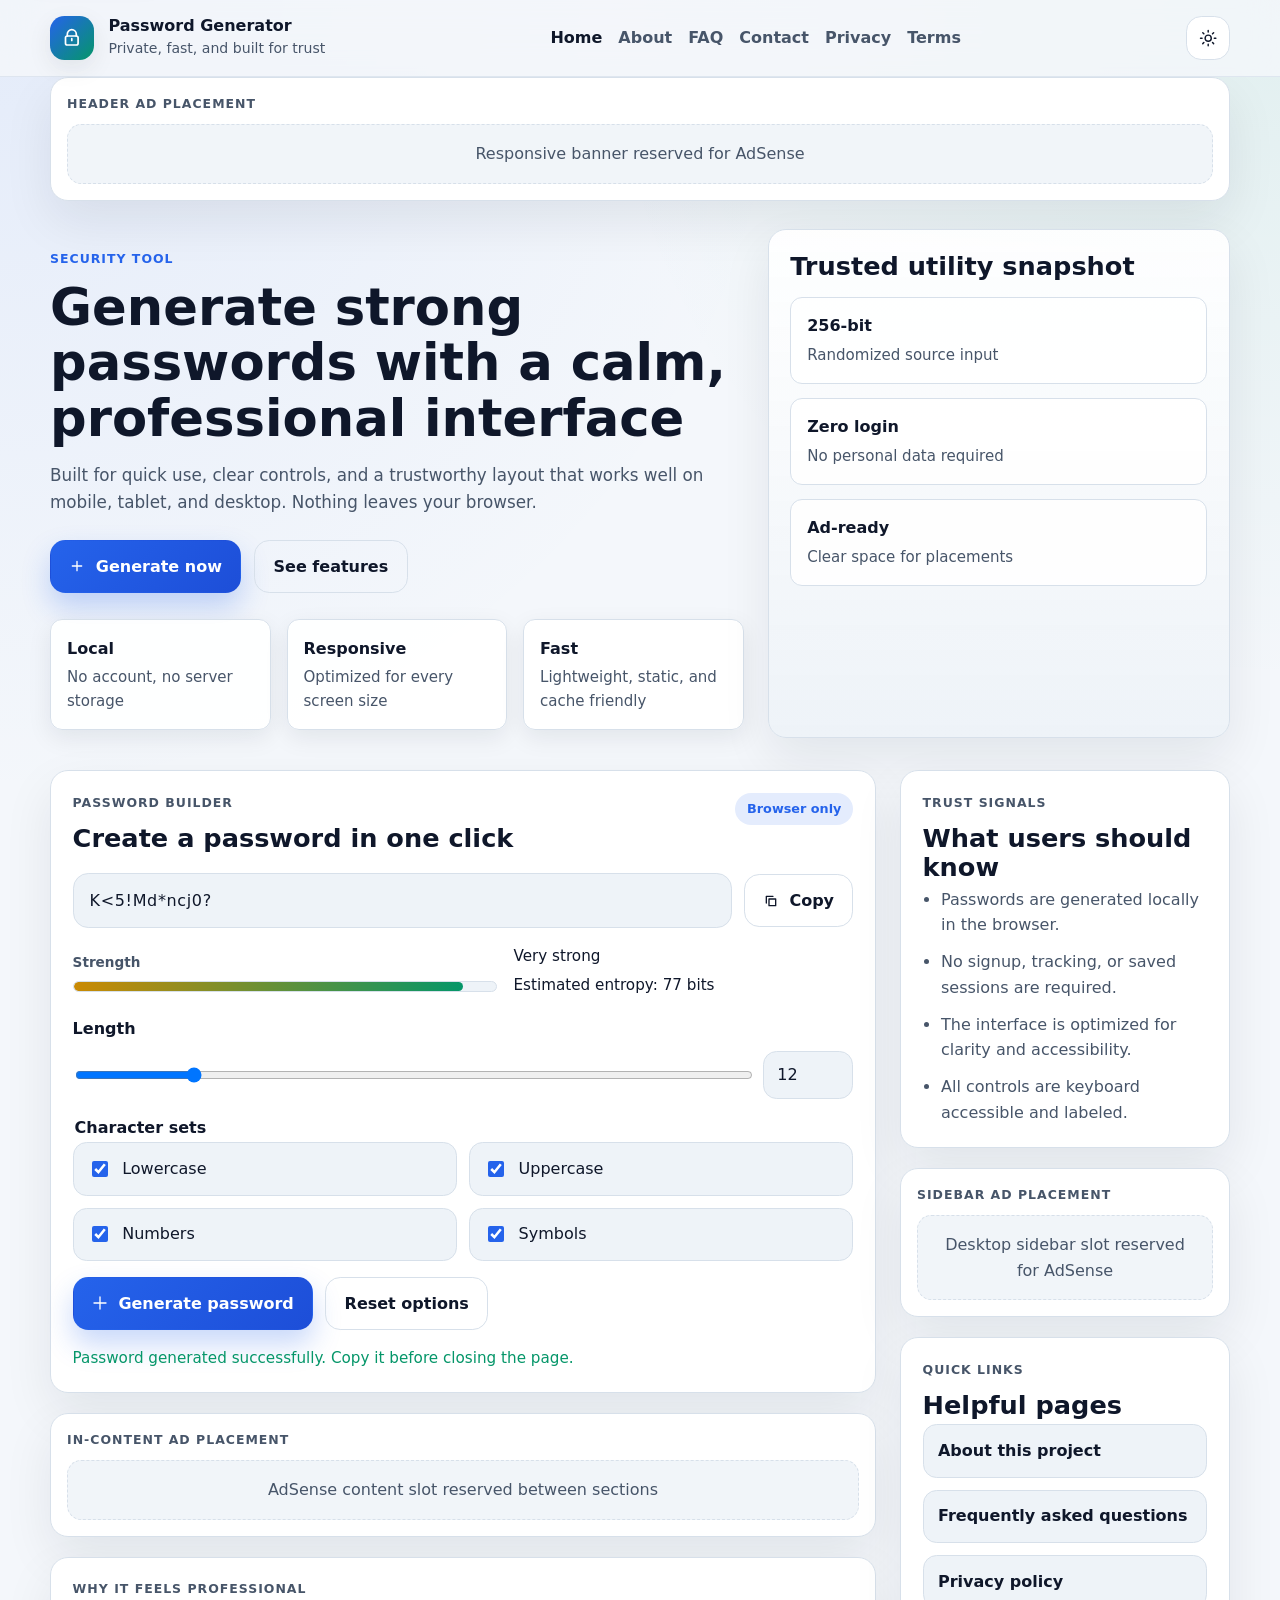
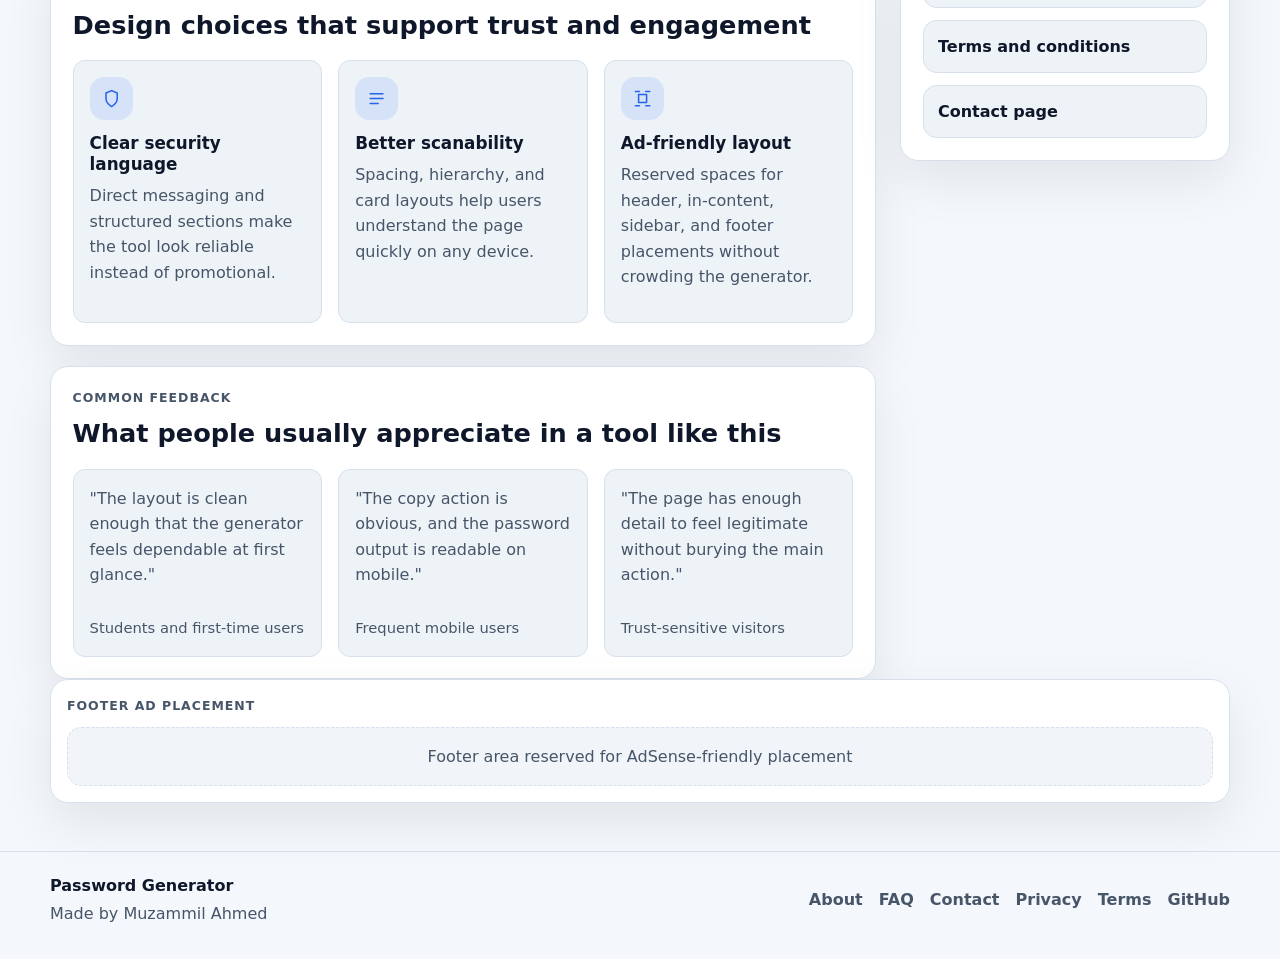
==== index.html @ 937ee3b8 "rebuild" ====
<!DOCTYPE html>
<html lang="en" data-theme="light">
<head>
  <meta charset="UTF-8" />
  <meta name="viewport" content="width=device-width, initial-scale=1.0" />
  <meta name="description" content="Generate strong passwords instantly with a modern, privacy-focused password generator built for speed, trust, and usability." />
  <meta name="keywords" content="password generator, strong password, secure password tool, random password generator" />
  <meta name="theme-color" content="#0f172a" />
  <meta property="og:type" content="website" />
  <meta property="og:title" content="Password Generator" />
  <meta property="og:description" content="Generate strong passwords instantly with a polished, privacy-first tool." />
  <meta property="og:url" content="https://example.com/" />
  <meta property="og:image" content="favicon.svg" />
  <meta name="twitter:card" content="summary" />
  <meta name="twitter:title" content="Password Generator" />
  <meta name="twitter:description" content="Generate strong passwords instantly with a polished, privacy-first tool." />
  <title>Password Generator | Secure Password Tool</title>
  <link rel="icon" href="favicon.svg" type="image/svg+xml" />
  <link rel="manifest" href="site.webmanifest" />
  <link rel="stylesheet" href="style.css" />
  <script src="script.js" defer></script>
</head>
<body>
  <a class="skip-link" href="#main-content">Skip to content</a>

  <header class="site-header">
    <div class="container site-header__inner">
      <a class="brand" href="index.html" aria-label="Password Generator home">
        <span class="brand__mark" aria-hidden="true">
          <svg viewBox="0 0 24 24" focusable="false" aria-hidden="true">
            <path d="M7 10V8a5 5 0 0 1 10 0v2" />
            <rect x="5" y="10" width="14" height="10" rx="2" />
            <path d="M12 13v2" />
          </svg>
        </span>
        <span class="brand__text">
          <strong>Password Generator</strong>
          <span>Private, fast, and built for trust</span>
        </span>
      </a>

      <button class="icon-button nav-toggle" type="button" aria-label="Open navigation" aria-expanded="false" data-nav-toggle>
        <svg viewBox="0 0 24 24" aria-hidden="true" focusable="false">
          <path d="M4 7h16M4 12h16M4 17h16" />
        </svg>
      </button>

      <nav class="site-nav" data-navigation>
        <a href="index.html" aria-current="page">Home</a>
        <a href="about.html">About</a>
        <a href="faq.html">FAQ</a>
        <a href="contact.html">Contact</a>
        <a href="privacy.html">Privacy</a>
        <a href="terms.html">Terms</a>
      </nav>

      <button class="icon-button theme-toggle" type="button" data-theme-toggle aria-label="Toggle dark mode">
        <svg class="theme-icon theme-icon--sun" viewBox="0 0 24 24" aria-hidden="true" focusable="false">
          <circle cx="12" cy="12" r="4" />
          <path d="M12 2v2M12 20v2M4.93 4.93l1.41 1.41M17.66 17.66l1.41 1.41M2 12h2M20 12h2M4.93 19.07l1.41-1.41M17.66 6.34l1.41-1.41" />
        </svg>
        <svg class="theme-icon theme-icon--moon" viewBox="0 0 24 24" aria-hidden="true" focusable="false">
          <path d="M21 13.2A8.5 8.5 0 1 1 10.8 3 7.2 7.2 0 0 0 21 13.2Z" />
        </svg>
      </button>
    </div>
  </header>

  <section class="ad-slot ad-slot--banner container" aria-label="Header advertisement placement">
    <div class="ad-slot__label">Header ad placement</div>
    <div class="ad-slot__surface">Responsive banner reserved for AdSense</div>
  </section>

  <main id="main-content">
    <section class="hero container">
      <div class="hero__copy">
        <p class="eyebrow">Security tool</p>
        <h1>Generate strong passwords with a calm, professional interface</h1>
        <p class="hero__lede">
          Built for quick use, clear controls, and a trustworthy layout that works well on mobile, tablet, and desktop.
          Nothing leaves your browser.
        </p>
        <div class="hero__actions">
          <a class="button button--primary" href="#generator">
            <span class="button__icon" aria-hidden="true">
              <svg viewBox="0 0 24 24"><path d="M12 5v14M5 12h14" /></svg>
            </span>
            Generate now
          </a>
          <a class="button button--ghost" href="#features">See features</a>
        </div>
        <dl class="hero__stats" aria-label="Product highlights">
          <div>
            <dt>Local</dt>
            <dd>No account, no server storage</dd>
          </div>
          <div>
            <dt>Responsive</dt>
            <dd>Optimized for every screen size</dd>
          </div>
          <div>
            <dt>Fast</dt>
            <dd>Lightweight, static, and cache friendly</dd>
          </div>
        </dl>
      </div>

      <aside class="hero__panel panel panel--soft">
        <h2>Trusted utility snapshot</h2>
        <div class="trust-grid">
          <div class="trust-item">
            <span class="trust-item__value">256-bit</span>
            <span class="trust-item__label">Randomized source input</span>
          </div>
          <div class="trust-item">
            <span class="trust-item__value">Zero login</span>
            <span class="trust-item__label">No personal data required</span>
          </div>
          <div class="trust-item">
            <span class="trust-item__value">Ad-ready</span>
            <span class="trust-item__label">Clear space for placements</span>
          </div>
        </div>
      </aside>
    </section>

    <section class="layout container">
      <div class="layout__main">
        <section class="panel generator" id="generator" aria-labelledby="generator-title">
          <div class="panel__header">
            <div>
              <p class="eyebrow">Password builder</p>
              <h2 id="generator-title">Create a password in one click</h2>
            </div>
            <span class="badge">Browser only</span>
          </div>

          <div class="generator__output">
            <label class="sr-only" for="password">Generated password</label>
            <input id="password" type="text" readonly placeholder="Your generated password will appear here" aria-describedby="generator-status password-hints" />
            <button class="button button--secondary" id="copy" type="button" aria-label="Copy generated password">
              <span class="button__icon" aria-hidden="true">
                <svg viewBox="0 0 24 24"><path d="M9 9h10v10H9z" /><path d="M5 15V5h10" /></svg>
              </span>
              Copy
            </button>
          </div>

          <div class="generator__meta">
            <div>
              <span class="meta-label">Strength</span>
              <div class="meter" aria-hidden="true"><span class="meter__fill" data-strength-bar></span></div>
            </div>
            <div class="generator__info" id="password-hints">
              <span data-strength-text>Use the controls below to generate a password.</span>
              <span data-entropy-text></span>
            </div>
          </div>

          <div class="generator__controls">
            <div class="control-row">
              <label for="lengthRange">Length</label>
              <div class="range-group">
                <input id="lengthRange" type="range" min="8" max="32" value="12" />
                <input type="number" id="length" min="8" max="32" value="12" inputmode="numeric" />
              </div>
            </div>

            <fieldset class="option-group">
              <legend>Character sets</legend>
              <label class="check">
                <input type="checkbox" id="includeLower" checked />
                <span>Lowercase</span>
              </label>
              <label class="check">
                <input type="checkbox" id="includeUpper" checked />
                <span>Uppercase</span>
              </label>
              <label class="check">
                <input type="checkbox" id="includeNumbers" checked />
                <span>Numbers</span>
              </label>
              <label class="check">
                <input type="checkbox" id="includeSymbols" checked />
                <span>Symbols</span>
              </label>
            </fieldset>
          </div>

          <div class="generator__actions">
            <button class="button button--primary" id="generate" type="button">
              <span class="button__icon" aria-hidden="true">
                <svg viewBox="0 0 24 24"><path d="M12 3v18M3 12h18" /></svg>
              </span>
              <span data-generate-label>Generate password</span>
            </button>
            <button class="button button--ghost" type="button" data-reset>
              Reset options
            </button>
          </div>

          <p class="status" id="generator-status" role="status" aria-live="polite">Ready to generate a secure password.</p>
        </section>

        <section class="ad-slot ad-slot--content" aria-label="In-content advertisement placement">
          <div class="ad-slot__label">In-content ad placement</div>
          <div class="ad-slot__surface">AdSense content slot reserved between sections</div>
        </section>

        <section class="panel features" id="features" aria-labelledby="features-title">
          <div class="panel__header">
            <div>
              <p class="eyebrow">Why it feels professional</p>
              <h2 id="features-title">Design choices that support trust and engagement</h2>
            </div>
          </div>

          <div class="card-grid">
            <article class="feature-card">
              <span class="feature-card__icon" aria-hidden="true">
                <svg viewBox="0 0 24 24"><path d="M12 22s7-4 7-10V5l-7-3-7 3v7c0 6 7 10 7 10Z" /></svg>
              </span>
              <h3>Clear security language</h3>
              <p>Direct messaging and structured sections make the tool look reliable instead of promotional.</p>
            </article>
            <article class="feature-card">
              <span class="feature-card__icon" aria-hidden="true">
                <svg viewBox="0 0 24 24"><path d="M4 12h16M4 6h16M4 18h10" /></svg>
              </span>
              <h3>Better scanability</h3>
              <p>Spacing, hierarchy, and card layouts help users understand the page quickly on any device.</p>
            </article>
            <article class="feature-card">
              <span class="feature-card__icon" aria-hidden="true">
                <svg viewBox="0 0 24 24"><path d="M7 7h10v10H7z" /><path d="M3 3h5M16 3h5M3 21h5M16 21h5" /></svg>
              </span>
              <h3>Ad-friendly layout</h3>
              <p>Reserved spaces for header, in-content, sidebar, and footer placements without crowding the generator.</p>
            </article>
          </div>
        </section>

        <section class="panel feedback" aria-labelledby="feedback-title">
          <div class="panel__header">
            <div>
              <p class="eyebrow">Common feedback</p>
              <h2 id="feedback-title">What people usually appreciate in a tool like this</h2>
            </div>
          </div>
          <div class="quote-grid">
            <blockquote class="quote-card">
              <p>"The layout is clean enough that the generator feels dependable at first glance."</p>
              <footer>Students and first-time users</footer>
            </blockquote>
            <blockquote class="quote-card">
              <p>"The copy action is obvious, and the password output is readable on mobile."</p>
              <footer>Frequent mobile users</footer>
            </blockquote>
            <blockquote class="quote-card">
              <p>"The page has enough detail to feel legitimate without burying the main action."</p>
              <footer>Trust-sensitive visitors</footer>
            </blockquote>
          </div>
        </section>
      </div>

      <aside class="layout__sidebar">
        <section class="panel sidebar-card">
          <p class="eyebrow">Trust signals</p>
          <h2>What users should know</h2>
          <ul class="check-list">
            <li>Passwords are generated locally in the browser.</li>
            <li>No signup, tracking, or saved sessions are required.</li>
            <li>The interface is optimized for clarity and accessibility.</li>
            <li>All controls are keyboard accessible and labeled.</li>
          </ul>
        </section>

        <section class="ad-slot ad-slot--sidebar" aria-label="Sidebar advertisement placement">
          <div class="ad-slot__label">Sidebar ad placement</div>
          <div class="ad-slot__surface">Desktop sidebar slot reserved for AdSense</div>
        </section>

        <section class="panel sidebar-card">
          <p class="eyebrow">Quick links</p>
          <h2>Helpful pages</h2>
          <div class="link-stack">
            <a href="about.html">About this project</a>
            <a href="faq.html">Frequently asked questions</a>
            <a href="privacy.html">Privacy policy</a>
            <a href="terms.html">Terms and conditions</a>
            <a href="contact.html">Contact page</a>
          </div>
        </section>
      </aside>
    </section>

    <section class="ad-slot ad-slot--footer container" aria-label="Footer advertisement placement">
      <div class="ad-slot__label">Footer ad placement</div>
      <div class="ad-slot__surface">Footer area reserved for AdSense-friendly placement</div>
    </section>
  </main>

  <footer class="site-footer">
    <div class="container site-footer__inner">
      <div>
        <p class="footer-brand">Password Generator</p>
        <p class="footer-copy">Made by Muzammil Ahmed</p>
      </div>
      <nav class="footer-links" aria-label="Footer links">
        <a href="about.html">About</a>
        <a href="faq.html">FAQ</a>
        <a href="contact.html">Contact</a>
        <a href="privacy.html">Privacy</a>
        <a href="terms.html">Terms</a>
        <a href="https://github.com/" rel="noreferrer noopener" target="_blank">GitHub</a>
      </nav>
    </div>
  </footer>

  <div class="toast-stack" aria-live="polite" aria-atomic="true" data-toast-stack></div>
</body>
</html>
---- style.css ----
:root {
  color-scheme: light;
  --bg: #f4f7fb;
  --bg-elevated: #ffffff;
  --bg-soft: #eef3f8;
  --text: #0f172a;
  --muted: #475569;
  --border: #d7e0ea;
  --primary: #2563eb;
  --primary-dark: #1d4ed8;
  --primary-soft: rgba(37, 99, 235, 0.12);
  --success: #059669;
  --warning: #ca8a04;
  --danger: #dc2626;
  --shadow: 0 20px 50px rgba(15, 23, 42, 0.08);
  --shadow-soft: 0 8px 24px rgba(15, 23, 42, 0.08);
  --radius: 18px;
  --radius-sm: 12px;
  --container: 1180px;
  --transition: 180ms ease;
}

html[data-theme="dark"] {
  color-scheme: dark;
  --bg: #07111d;
  --bg-elevated: #0f1b2c;
  --bg-soft: #122033;
  --text: #e5eef9;
  --muted: #a7b4c4;
  --border: #243447;
  --primary: #60a5fa;
  --primary-dark: #3b82f6;
  --primary-soft: rgba(96, 165, 250, 0.14);
  --success: #34d399;
  --warning: #fbbf24;
  --danger: #f87171;
  --shadow: 0 24px 60px rgba(0, 0, 0, 0.35);
  --shadow-soft: 0 10px 24px rgba(0, 0, 0, 0.24);
}

*,
*::before,
*::after {
  box-sizing: border-box;
}

html {
  scroll-behavior: smooth;
}

body {
  margin: 0;
  min-height: 100vh;
  background:
    radial-gradient(circle at top left, rgba(37, 99, 235, 0.08), transparent 28%),
    radial-gradient(circle at top right, rgba(5, 150, 105, 0.08), transparent 24%),
    var(--bg);
  color: var(--text);
  font-family: Inter, ui-sans-serif, system-ui, -apple-system, BlinkMacSystemFont, "Segoe UI", sans-serif;
  line-height: 1.6;
  text-rendering: optimizeLegibility;
}

img,
svg {
  display: block;
  max-width: 100%;
}

a {
  color: inherit;
  text-decoration: none;
}

a:hover {
  color: var(--primary);
}

button,
input,
select,
textarea {
  font: inherit;
}

button {
  cursor: pointer;
}

:focus-visible {
  outline: 3px solid var(--primary);
  outline-offset: 3px;
}

.skip-link {
  position: absolute;
  left: 1rem;
  top: 1rem;
  transform: translateY(-180%);
  background: var(--bg-elevated);
  color: var(--text);
  padding: 0.75rem 1rem;
  border-radius: 999px;
  border: 1px solid var(--border);
  z-index: 1000;
  box-shadow: var(--shadow-soft);
}

.skip-link:focus {
  transform: translateY(0);
}

.container {
  width: min(100% - 2rem, var(--container));
  margin: 0 auto;
}

.site-header {
  position: sticky;
  top: 0;
  z-index: 50;
  backdrop-filter: blur(18px);
  background: color-mix(in srgb, var(--bg) 82%, transparent);
  border-bottom: 1px solid color-mix(in srgb, var(--border) 72%, transparent);
}

.site-header__inner {
  min-height: 76px;
  display: flex;
  align-items: center;
  justify-content: space-between;
  gap: 1rem;
}

.brand {
  display: inline-flex;
  align-items: center;
  gap: 0.9rem;
  min-width: 0;
}

.brand__mark {
  width: 2.75rem;
  height: 2.75rem;
  border-radius: 0.9rem;
  display: grid;
  place-items: center;
  background: linear-gradient(135deg, var(--primary), var(--success));
  color: white;
  box-shadow: var(--shadow-soft);
  flex: 0 0 auto;
}

.brand__mark svg {
  width: 1.35rem;
  height: 1.35rem;
  fill: none;
  stroke: currentColor;
  stroke-width: 1.9;
  stroke-linecap: round;
  stroke-linejoin: round;
}

.brand__text {
  display: grid;
  gap: 0.1rem;
  min-width: 0;
}

.brand__text strong {
  font-size: 1rem;
  line-height: 1.2;
}

.brand__text span {
  color: var(--muted);
  font-size: 0.88rem;
}

.site-nav {
  display: flex;
  align-items: center;
  gap: 1rem;
}

.site-nav a,
.footer-links a {
  color: var(--muted);
  font-weight: 600;
  transition: color var(--transition), opacity var(--transition);
}

.site-nav a[aria-current="page"] {
  color: var(--text);
}

.site-nav a:hover,
.footer-links a:hover {
  color: var(--primary);
}

.icon-button {
  width: 2.75rem;
  height: 2.75rem;
  border: 1px solid var(--border);
  border-radius: 0.95rem;
  background: var(--bg-elevated);
  color: var(--text);
  display: inline-grid;
  place-items: center;
  transition: transform var(--transition), border-color var(--transition), background var(--transition);
}

.icon-button:hover {
  transform: translateY(-1px);
  border-color: var(--primary);
}

.icon-button svg {
  width: 1.15rem;
  height: 1.15rem;
  fill: none;
  stroke: currentColor;
  stroke-width: 1.9;
  stroke-linecap: round;
  stroke-linejoin: round;
}

.theme-icon--moon {
  display: none;
}

html[data-theme="dark"] .theme-icon--sun {
  display: none;
}

html[data-theme="dark"] .theme-icon--moon {
  display: block;
  fill: none;
  stroke: currentColor;
}

.nav-toggle {
  display: none;
}

main {
  padding-bottom: 3rem;
}

.hero {
  display: grid;
  grid-template-columns: minmax(0, 1.2fr) minmax(290px, 0.8fr);
  gap: 1.5rem;
  padding: 1.75rem 0 1rem;
}

.hero__copy,
.hero__panel,
.panel,
.ad-slot {
  animation: rise 520ms ease both;
}

.hero__copy {
  padding: 1.25rem 0 0.5rem;
}

.eyebrow {
  margin: 0 0 0.7rem;
  color: var(--primary);
  font-size: 0.78rem;
  font-weight: 800;
  letter-spacing: 0.08em;
  text-transform: uppercase;
}

h1,
h2,
h3,
p {
  margin-top: 0;
}

h1 {
  font-size: clamp(2.3rem, 4vw, 4rem);
  line-height: 1.08;
  margin-bottom: 1rem;
}

h2 {
  font-size: clamp(1.4rem, 2vw, 2rem);
  line-height: 1.15;
  margin-bottom: 0.25rem;
}

h3 {
  font-size: 1.05rem;
  line-height: 1.25;
  margin-bottom: 0.5rem;
}

.hero__lede,
.panel p,
.quote-card p,
.feature-card p,
.sidebar-card li,
.status,
.footer-copy {
  color: var(--muted);
}

.hero__lede {
  max-width: 65ch;
  font-size: 1.05rem;
}

.hero__actions {
  display: flex;
  flex-wrap: wrap;
  gap: 0.8rem;
  margin: 1.5rem 0 1.6rem;
}

.button {
  display: inline-flex;
  align-items: center;
  justify-content: center;
  gap: 0.65rem;
  min-height: 3rem;
  border-radius: 0.95rem;
  border: 1px solid transparent;
  padding: 0.8rem 1.15rem;
  font-weight: 700;
  transition: transform var(--transition), background var(--transition), color var(--transition), border-color var(--transition), box-shadow var(--transition);
}

.button:hover {
  transform: translateY(-1px);
}

.button--primary {
  background: linear-gradient(135deg, var(--primary), var(--primary-dark));
  color: white;
  box-shadow: 0 14px 28px rgba(37, 99, 235, 0.25);
}

.button--primary:hover {
  color: white;
  box-shadow: 0 18px 34px rgba(37, 99, 235, 0.3);
}

.button--secondary {
  background: var(--bg-elevated);
  color: var(--text);
  border-color: var(--border);
}

.button--ghost {
  background: transparent;
  color: var(--text);
  border-color: var(--border);
}

.button__icon {
  width: 1rem;
  height: 1rem;
  display: inline-grid;
  place-items: center;
}

.button__icon svg {
  width: 1rem;
  height: 1rem;
  fill: none;
  stroke: currentColor;
  stroke-width: 2;
  stroke-linecap: round;
  stroke-linejoin: round;
}

.hero__stats {
  display: grid;
  grid-template-columns: repeat(3, minmax(0, 1fr));
  gap: 1rem;
  margin: 0;
}

.hero__stats div {
  padding: 1rem;
  background: color-mix(in srgb, var(--bg-elevated) 92%, transparent);
  border: 1px solid var(--border);
  border-radius: var(--radius-sm);
  box-shadow: var(--shadow-soft);
}

.hero__stats dt {
  font-weight: 800;
  margin-bottom: 0.25rem;
}

.hero__stats dd {
  margin: 0;
  color: var(--muted);
  font-size: 0.94rem;
}

.panel,
.ad-slot {
  background: var(--bg-elevated);
  border: 1px solid var(--border);
  border-radius: var(--radius);
  box-shadow: var(--shadow);
}

.panel {
  padding: 1.35rem;
}

.panel--soft {
  background: linear-gradient(180deg, color-mix(in srgb, var(--bg-elevated) 92%, transparent), var(--bg-soft));
}

.trust-grid {
  display: grid;
  gap: 0.9rem;
  margin-top: 1rem;
}

.trust-item {
  padding: 0.95rem 1rem;
  border: 1px solid var(--border);
  border-radius: var(--radius-sm);
  background: color-mix(in srgb, var(--bg-elevated) 88%, transparent);
}

.trust-item__value {
  display: block;
  font-weight: 800;
  margin-bottom: 0.2rem;
}

.trust-item__label {
  color: var(--muted);
  font-size: 0.94rem;
}

.layout {
  display: grid;
  grid-template-columns: minmax(0, 1fr) 330px;
  gap: 1.5rem;
  align-items: start;
  margin-top: 1rem;
}

.layout__main,
.layout__sidebar {
  display: grid;
  gap: 1.25rem;
}

.layout__sidebar {
  position: sticky;
  top: 92px;
}

.panel__header {
  display: flex;
  align-items: flex-start;
  justify-content: space-between;
  gap: 1rem;
  margin-bottom: 1rem;
}

.badge {
  display: inline-flex;
  align-items: center;
  min-height: 2rem;
  padding: 0.3rem 0.75rem;
  border-radius: 999px;
  background: var(--primary-soft);
  color: var(--primary);
  font-weight: 800;
  font-size: 0.8rem;
}

.generator__output {
  display: grid;
  grid-template-columns: minmax(0, 1fr) auto;
  gap: 0.75rem;
  align-items: center;
}

.generator__output input[type="text"] {
  width: 100%;
  min-height: 3.25rem;
  padding: 0.85rem 1rem;
  border: 1px solid var(--border);
  border-radius: 0.95rem;
  background: var(--bg-soft);
  color: var(--text);
  letter-spacing: 0.04em;
}

.generator__output input[type="text"]::placeholder {
  color: color-mix(in srgb, var(--muted) 68%, transparent);
}

.generator__meta {
  display: grid;
  grid-template-columns: minmax(0, 1fr) minmax(240px, 0.8fr);
  gap: 1rem;
  align-items: center;
  margin: 1rem 0 1.2rem;
}

.meta-label {
  display: inline-block;
  margin-bottom: 0.45rem;
  color: var(--muted);
  font-size: 0.85rem;
  font-weight: 700;
}

.meter {
  width: 100%;
  height: 0.72rem;
  background: var(--bg-soft);
  border: 1px solid var(--border);
  border-radius: 999px;
  overflow: hidden;
}

.meter__fill {
  display: block;
  width: 0%;
  height: 100%;
  border-radius: inherit;
  background: linear-gradient(90deg, var(--danger), var(--warning), var(--success));
  transition: width 220ms ease;
}

.generator__info {
  display: grid;
  gap: 0.25rem;
  font-size: 0.95rem;
}

.generator__controls {
  display: grid;
  gap: 1rem;
}

.control-row {
  display: grid;
  gap: 0.6rem;
}

.control-row label,
.option-group legend {
  font-weight: 700;
}

.range-group {
  display: grid;
  grid-template-columns: minmax(0, 1fr) 90px;
  gap: 0.75rem;
}

.range-group input[type="range"],
.range-group input[type="number"] {
  width: 100%;
  min-height: 2.75rem;
  border: 1px solid var(--border);
  border-radius: 0.85rem;
  background: var(--bg-soft);
  color: var(--text);
}

.range-group input[type="range"] {
  padding: 0;
}

.range-group input[type="number"] {
  padding: 0.55rem 0.8rem;
}

.option-group {
  display: grid;
  grid-template-columns: repeat(2, minmax(0, 1fr));
  gap: 0.75rem;
  margin: 0;
  padding: 0;
  border: 0;
}

.option-group legend {
  grid-column: 1 / -1;
  margin-bottom: 0.1rem;
}

.check {
  display: flex;
  align-items: center;
  gap: 0.7rem;
  padding: 0.8rem 0.9rem;
  background: var(--bg-soft);
  border: 1px solid var(--border);
  border-radius: 0.85rem;
  cursor: pointer;
}

.check input {
  width: 1rem;
  height: 1rem;
  accent-color: var(--primary);
}

.generator__actions {
  display: flex;
  flex-wrap: wrap;
  gap: 0.75rem;
  margin-top: 1rem;
}

.status {
  margin: 1rem 0 0;
  font-size: 0.95rem;
}

.status.is-error {
  color: var(--danger);
}

.status.is-success {
  color: var(--success);
}

.ad-slot {
  padding: 1rem;
  min-height: 92px;
  display: grid;
  gap: 0.65rem;
  align-content: center;
}

.ad-slot__label {
  font-size: 0.78rem;
  font-weight: 800;
  color: var(--muted);
  text-transform: uppercase;
  letter-spacing: 0.08em;
}

.ad-slot__surface {
  min-height: 52px;
  border: 1px dashed var(--border);
  border-radius: 0.9rem;
  display: grid;
  place-items: center;
  text-align: center;
  color: var(--muted);
  padding: 1rem;
  background: color-mix(in srgb, var(--bg-soft) 82%, transparent);
}

.card-grid,
.quote-grid {
  display: grid;
  grid-template-columns: repeat(3, minmax(0, 1fr));
  gap: 1rem;
}

.feature-card,
.quote-card {
  border: 1px solid var(--border);
  border-radius: var(--radius-sm);
  background: var(--bg-soft);
  padding: 1rem;
}

.feature-card {
  transition: transform var(--transition), box-shadow var(--transition);
}

.feature-card:hover {
  transform: translateY(-2px);
  box-shadow: var(--shadow-soft);
}

.feature-card__icon {
  width: 2.7rem;
  height: 2.7rem;
  display: grid;
  place-items: center;
  margin-bottom: 0.8rem;
  border-radius: 0.9rem;
  background: var(--primary-soft);
  color: var(--primary);
}

.feature-card__icon svg {
  width: 1.2rem;
  height: 1.2rem;
  fill: none;
  stroke: currentColor;
  stroke-width: 1.9;
  stroke-linecap: round;
  stroke-linejoin: round;
}

.quote-card {
  margin: 0;
  display: grid;
  gap: 0.75rem;
}

.quote-card footer {
  color: var(--muted);
  font-size: 0.92rem;
}

.check-list {
  margin: 0;
  padding-left: 1.15rem;
  color: var(--muted);
  display: grid;
  gap: 0.7rem;
}

.link-stack {
  display: grid;
  gap: 0.75rem;
}

.link-stack a {
  display: block;
  padding: 0.8rem 0.9rem;
  border: 1px solid var(--border);
  border-radius: 0.85rem;
  background: var(--bg-soft);
  font-weight: 600;
}

.site-footer {
  border-top: 1px solid var(--border);
  padding: 1.3rem 0 2rem;
}

.site-footer__inner {
  display: flex;
  flex-wrap: wrap;
  gap: 1rem;
  align-items: center;
  justify-content: space-between;
}

.footer-brand {
  margin-bottom: 0.15rem;
  font-weight: 800;
}

.footer-copy {
  margin-bottom: 0;
}

.footer-links {
  display: flex;
  flex-wrap: wrap;
  gap: 1rem;
}

.toast-stack {
  position: fixed;
  right: 1rem;
  bottom: 1rem;
  display: grid;
  gap: 0.75rem;
  z-index: 80;
}

.toast {
  min-width: 220px;
  max-width: min(92vw, 360px);
  padding: 0.9rem 1rem;
  border-radius: 0.95rem;
  border: 1px solid var(--border);
  background: var(--bg-elevated);
  box-shadow: var(--shadow);
  animation: toast-in 180ms ease;
}

.toast strong {
  display: block;
  margin-bottom: 0.2rem;
}

.toast[data-tone="success"] {
  border-color: color-mix(in srgb, var(--success) 35%, var(--border));
}

.toast[data-tone="error"] {
  border-color: color-mix(in srgb, var(--danger) 35%, var(--border));
}

.toast[data-tone="info"] {
  border-color: color-mix(in srgb, var(--primary) 28%, var(--border));
}

.is-loading {
  position: relative;
  pointer-events: none;
  opacity: 0.86;
}

.is-loading::after {
  content: "";
  width: 1rem;
  height: 1rem;
  border-radius: 50%;
  border: 2px solid currentColor;
  border-right-color: transparent;
  display: inline-block;
  animation: spin 720ms linear infinite;
}

.is-copied {
  box-shadow: 0 0 0 6px var(--primary-soft);
}

.sr-only {
  position: absolute;
  width: 1px;
  height: 1px;
  padding: 0;
  margin: -1px;
  overflow: hidden;
  clip: rect(0, 0, 0, 0);
  border: 0;
}

.page-shell {
  padding: 2rem 0 3rem;
}

.content-card {
  padding: clamp(1.2rem, 2vw, 2rem);
}

.content-grid {
  display: grid;
  gap: 1rem;
}

.content-grid h2 {
  margin-top: 0.6rem;
}

.content-grid h3 {
  margin-top: 1rem;
}

.content-grid p,
.content-grid li {
  color: var(--muted);
}

.content-grid ul {
  padding-left: 1.15rem;
}

.contact-grid {
  display: grid;
  grid-template-columns: repeat(3, minmax(0, 1fr));
  gap: 1rem;
}

.contact-card {
  padding: 1rem;
  border: 1px solid var(--border);
  border-radius: var(--radius-sm);
  background: var(--bg-soft);
}

@keyframes rise {
  from {
    opacity: 0;
    transform: translateY(8px);
  }
  to {
    opacity: 1;
    transform: translateY(0);
  }
}

@keyframes toast-in {
  from {
    opacity: 0;
    transform: translateY(12px);
  }
  to {
    opacity: 1;
    transform: translateY(0);
  }
}

@keyframes spin {
  to {
    transform: rotate(360deg);
  }
}

@media (max-width: 1080px) {
  .hero,
  .layout,
  .card-grid,
  .quote-grid,
  .contact-grid {
    grid-template-columns: 1fr;
  }

  .layout__sidebar {
    position: static;
  }

  .hero__stats {
    grid-template-columns: 1fr;
  }
}

@media (max-width: 860px) {
  .site-header__inner {
    flex-wrap: wrap;
  }

  .nav-toggle {
    display: inline-grid;
  }

  .site-nav {
    order: 4;
    width: 100%;
    flex-direction: column;
    align-items: flex-start;
    gap: 0.85rem;
    padding: 0.9rem 0 0.4rem;
  }

  .js .site-nav {
    display: none;
  }

  .js .site-nav.is-open {
    display: flex;
  }

  .site-nav.is-open {
    display: flex;
  }

  .generator__output,
  .generator__meta,
  .range-group,
  .option-group {
    grid-template-columns: 1fr;
  }
}

@media (max-width: 640px) {
  .container {
    width: min(100% - 1.1rem, var(--container));
  }

  .panel,
  .ad-slot {
    padding: 1rem;
  }

  .hero {
    padding-top: 1.1rem;
  }

  .hero__actions,
  .generator__actions,
  .footer-links {
    flex-direction: column;
    align-items: stretch;
  }

  .button {
    width: 100%;
  }

  .toast-stack {
    left: 0.8rem;
    right: 0.8rem;
  }
}
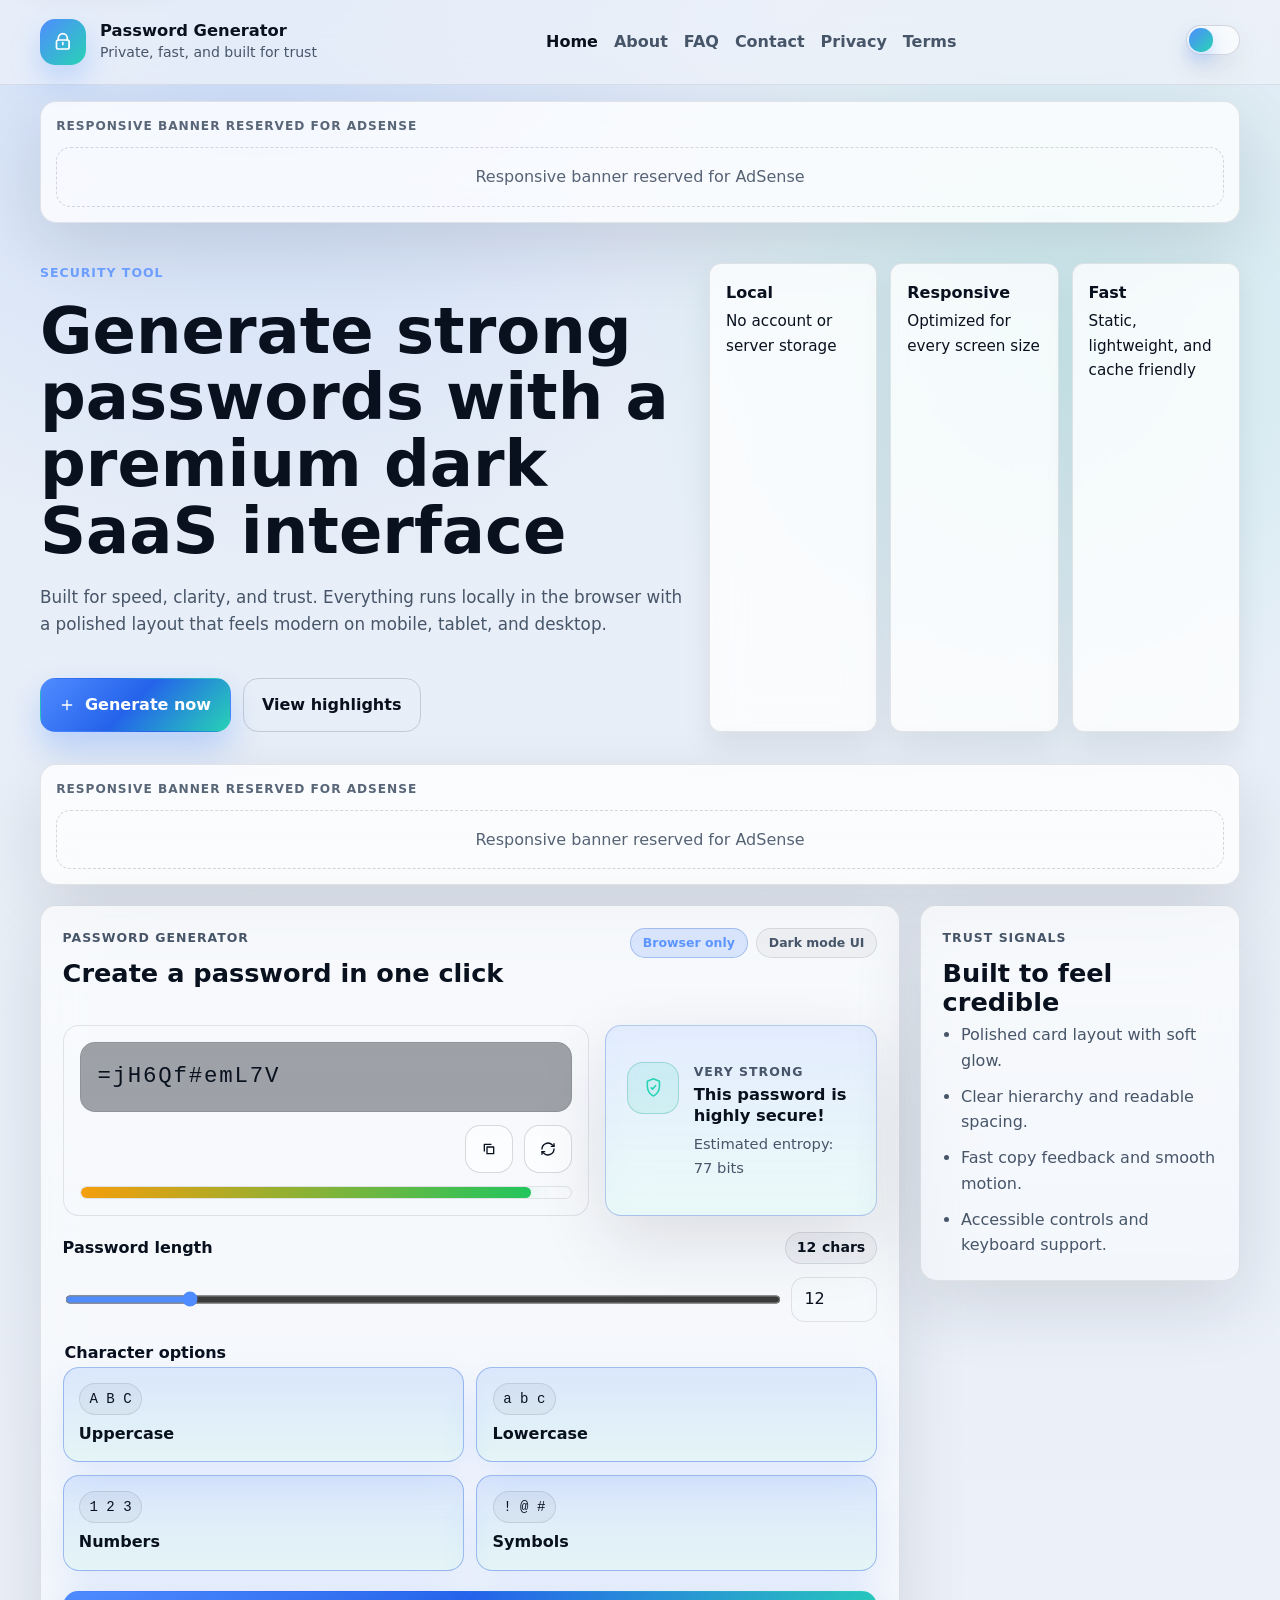
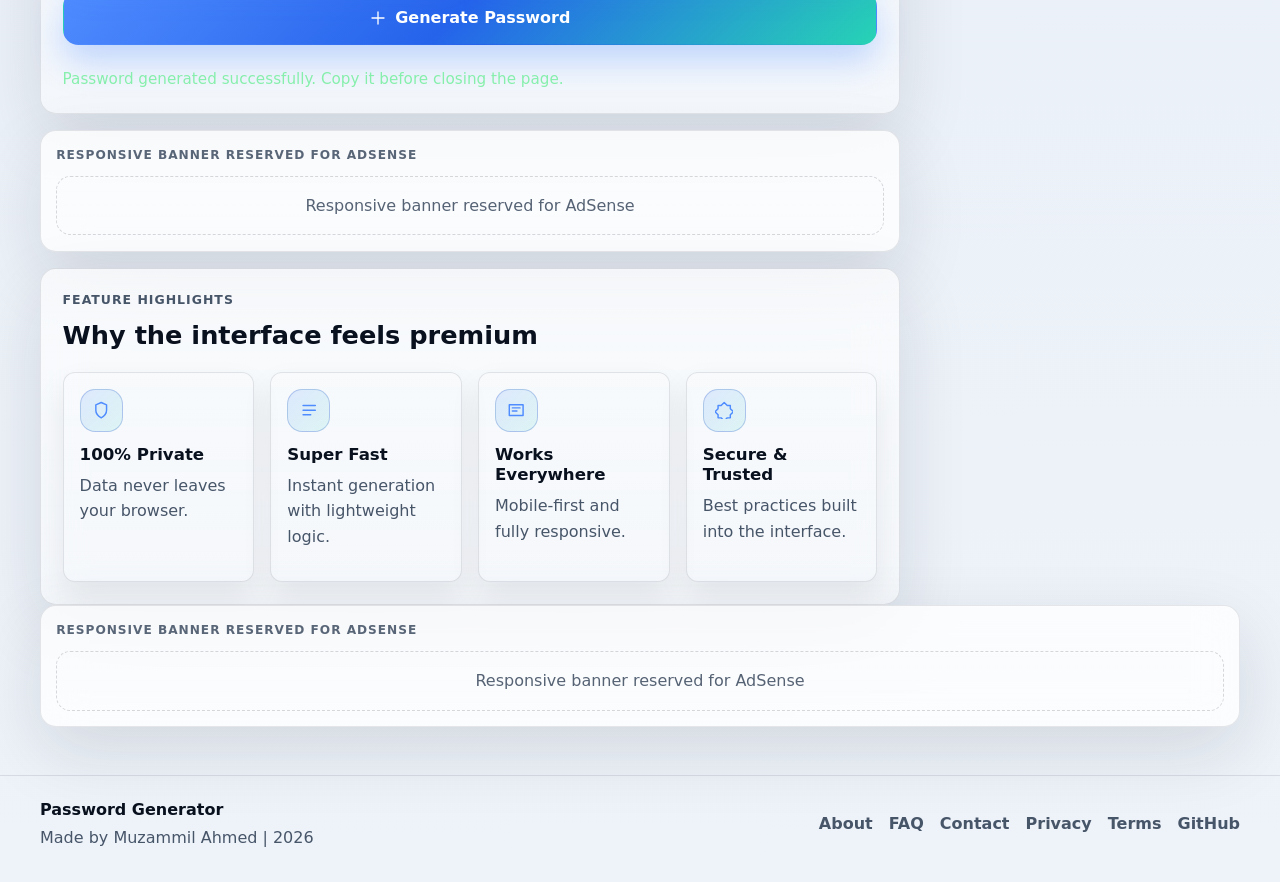
==== commit 2d9436cc: "rebuild" ====
--- a/index.html
+++ b/index.html
@@ -1,23 +1,40 @@
 <!DOCTYPE html>
-<html lang="en" data-theme="light">
+<html lang="en" data-theme="dark">
 <head>
   <meta charset="UTF-8" />
   <meta name="viewport" content="width=device-width, initial-scale=1.0" />
-  <meta name="description" content="Generate strong passwords instantly with a modern, privacy-focused password generator built for speed, trust, and usability." />
-  <meta name="keywords" content="password generator, strong password, secure password tool, random password generator" />
-  <meta name="theme-color" content="#0f172a" />
+  <meta name="description" content="Generate strong passwords instantly with a polished, browser-based password generator built for trust, accessibility, and AdSense-friendly layout." />
+  <meta name="author" content="Muzammil Ahmed" />
+  <meta name="keywords" content="password generator, strong password, secure password tool, random password generator, browser password generator" />
+  <meta name="robots" content="index,follow,max-image-preview:large" />
+  <meta name="theme-color" content="#020617" />
+  <link rel="canonical" href="https://muzammil-ansari-17.github.io/Password-Generator/" />
   <meta property="og:type" content="website" />
-  <meta property="og:title" content="Password Generator" />
-  <meta property="og:description" content="Generate strong passwords instantly with a polished, privacy-first tool." />
-  <meta property="og:url" content="https://example.com/" />
-  <meta property="og:image" content="favicon.svg" />
-  <meta name="twitter:card" content="summary" />
-  <meta name="twitter:title" content="Password Generator" />
-  <meta name="twitter:description" content="Generate strong passwords instantly with a polished, privacy-first tool." />
-  <title>Password Generator | Secure Password Tool</title>
+  <meta property="og:site_name" content="Password Generator" />
+  <meta property="og:title" content="Password Generator | Secure Browser Tool" />
+  <meta property="og:description" content="Generate strong passwords with a modern interface, trusted UX, and clean ad placement zones." />
+  <meta property="og:url" content="https://muzammil-ansari-17.github.io/Password-Generator/" />
+  <meta property="og:image" content="share-preview.svg" />
+  <meta property="og:image:type" content="image/svg+xml" />
+  <meta name="twitter:card" content="summary_large_image" />
+  <meta name="twitter:title" content="Password Generator | Secure Browser Tool" />
+  <meta name="twitter:description" content="Generate strong passwords with a modern interface, trusted UX, and clean ad placement zones." />
+  <meta name="twitter:image" content="share-preview.svg" />
+  <title>Password Generator | Secure Browser Tool</title>
   <link rel="icon" href="favicon.svg" type="image/svg+xml" />
   <link rel="manifest" href="site.webmanifest" />
   <link rel="stylesheet" href="style.css" />
+  <script type="application/ld+json">
+    {
+      "@context": "https://schema.org",
+      "@type": "WebApplication",
+      "name": "Password Generator",
+      "applicationCategory": "SecurityApplication",
+      "operatingSystem": "All",
+      "url": "https://muzammil-ansari-17.github.io/Password-Generator/",
+      "description": "A browser-based password generator with a modern UI, strong accessibility, and AdSense-friendly layout."
+    }
+  </script>
   <script src="script.js" defer></script>
 </head>
 <body>
@@ -39,13 +56,7 @@
         </span>
       </a>
 
-      <button class="icon-button nav-toggle" type="button" aria-label="Open navigation" aria-expanded="false" data-nav-toggle>
-        <svg viewBox="0 0 24 24" aria-hidden="true" focusable="false">
-          <path d="M4 7h16M4 12h16M4 17h16" />
-        </svg>
-      </button>
-
-      <nav class="site-nav" data-navigation>
+      <nav class="site-nav" data-navigation aria-label="Primary">
         <a href="index.html" aria-current="page">Home</a>
         <a href="about.html">About</a>
         <a href="faq.html">FAQ</a>
@@ -54,31 +65,29 @@
         <a href="terms.html">Terms</a>
       </nav>
 
-      <button class="icon-button theme-toggle" type="button" data-theme-toggle aria-label="Toggle dark mode">
-        <svg class="theme-icon theme-icon--sun" viewBox="0 0 24 24" aria-hidden="true" focusable="false">
-          <circle cx="12" cy="12" r="4" />
-          <path d="M12 2v2M12 20v2M4.93 4.93l1.41 1.41M17.66 17.66l1.41 1.41M2 12h2M20 12h2M4.93 19.07l1.41-1.41M17.66 6.34l1.41-1.41" />
-        </svg>
-        <svg class="theme-icon theme-icon--moon" viewBox="0 0 24 24" aria-hidden="true" focusable="false">
-          <path d="M21 13.2A8.5 8.5 0 1 1 10.8 3 7.2 7.2 0 0 0 21 13.2Z" />
-        </svg>
-      </button>
+      <div class="header-actions">
+        <button class="theme-switch" type="button" data-theme-toggle aria-label="Toggle dark mode" aria-pressed="true">
+          <span class="theme-switch__track" aria-hidden="true">
+            <span class="theme-switch__thumb"></span>
+          </span>
+        </button>
+      </div>
     </div>
   </header>
 
   <section class="ad-slot ad-slot--banner container" aria-label="Header advertisement placement">
-    <div class="ad-slot__label">Header ad placement</div>
+    <div class="ad-slot__label">Responsive banner reserved for AdSense</div>
     <div class="ad-slot__surface">Responsive banner reserved for AdSense</div>
   </section>
 
-  <main id="main-content">
-    <section class="hero container">
+  <main id="main-content" class="page-shell">
+    <section class="container hero hero--compact">
       <div class="hero__copy">
         <p class="eyebrow">Security tool</p>
-        <h1>Generate strong passwords with a calm, professional interface</h1>
+        <h1>Generate strong passwords with a premium dark SaaS interface</h1>
         <p class="hero__lede">
-          Built for quick use, clear controls, and a trustworthy layout that works well on mobile, tablet, and desktop.
-          Nothing leaves your browser.
+          Built for speed, clarity, and trust. Everything runs locally in the browser with a polished layout that feels
+          modern on mobile, tablet, and desktop.
         </p>
         <div class="hero__actions">
           <a class="button button--primary" href="#generator">
@@ -87,79 +96,87 @@
             </span>
             Generate now
           </a>
-          <a class="button button--ghost" href="#features">See features</a>
+          <a class="button button--ghost" href="#features">View highlights</a>
         </div>
-        <dl class="hero__stats" aria-label="Product highlights">
-          <div>
-            <dt>Local</dt>
-            <dd>No account, no server storage</dd>
-          </div>
-          <div>
-            <dt>Responsive</dt>
-            <dd>Optimized for every screen size</dd>
-          </div>
-          <div>
-            <dt>Fast</dt>
-            <dd>Lightweight, static, and cache friendly</dd>
-          </div>
-        </dl>
-      </div>
-
-      <aside class="hero__panel panel panel--soft">
-        <h2>Trusted utility snapshot</h2>
-        <div class="trust-grid">
-          <div class="trust-item">
-            <span class="trust-item__value">256-bit</span>
-            <span class="trust-item__label">Randomized source input</span>
-          </div>
-          <div class="trust-item">
-            <span class="trust-item__value">Zero login</span>
-            <span class="trust-item__label">No personal data required</span>
-          </div>
-          <div class="trust-item">
-            <span class="trust-item__value">Ad-ready</span>
-            <span class="trust-item__label">Clear space for placements</span>
-          </div>
+      </div>
+
+      <div class="hero__stats hero__stats--compact" aria-label="Product highlights">
+        <div>
+          <dt>Local</dt>
+          <dd>No account or server storage</dd>
         </div>
-      </aside>
+        <div>
+          <dt>Responsive</dt>
+          <dd>Optimized for every screen size</dd>
+        </div>
+        <div>
+          <dt>Fast</dt>
+          <dd>Static, lightweight, and cache friendly</dd>
+        </div>
+      </div>
     </section>
 
-    <section class="layout container">
-      <div class="layout__main">
-        <section class="panel generator" id="generator" aria-labelledby="generator-title">
-          <div class="panel__header">
+    <section class="ad-slot ad-slot--banner container" aria-label="Top ad placeholder">
+      <div class="ad-slot__label">Responsive banner reserved for AdSense</div>
+      <div class="ad-slot__surface">Responsive banner reserved for AdSense</div>
+    </section>
+
+    <section class="container shell-grid">
+      <div class="shell-grid__main">
+        <section class="panel panel--glass generator-shell" id="generator" aria-labelledby="generator-title">
+          <div class="panel__header panel__header--stacked">
             <div>
-              <p class="eyebrow">Password builder</p>
+              <p class="eyebrow">Password generator</p>
               <h2 id="generator-title">Create a password in one click</h2>
             </div>
-            <span class="badge">Browser only</span>
-          </div>
-
-          <div class="generator__output">
-            <label class="sr-only" for="password">Generated password</label>
-            <input id="password" type="text" readonly placeholder="Your generated password will appear here" aria-describedby="generator-status password-hints" />
-            <button class="button button--secondary" id="copy" type="button" aria-label="Copy generated password">
-              <span class="button__icon" aria-hidden="true">
-                <svg viewBox="0 0 24 24"><path d="M9 9h10v10H9z" /><path d="M5 15V5h10" /></svg>
-              </span>
-              Copy
-            </button>
-          </div>
-
-          <div class="generator__meta">
-            <div>
-              <span class="meta-label">Strength</span>
-              <div class="meter" aria-hidden="true"><span class="meter__fill" data-strength-bar></span></div>
-            </div>
-            <div class="generator__info" id="password-hints">
-              <span data-strength-text>Use the controls below to generate a password.</span>
-              <span data-entropy-text></span>
-            </div>
+            <div class="panel__meta">
+              <span class="badge">Browser only</span>
+              <span class="badge badge--muted">Dark mode UI</span>
+            </div>
+          </div>
+
+          <div class="generator__top">
+            <div class="generator__display">
+              <label class="sr-only" for="password">Generated password</label>
+              <input id="password" type="text" readonly placeholder="T7!kLm2#Qd@9pZx" aria-describedby="generator-status password-hints" />
+              <div class="generator__display-actions">
+                <button class="button button--secondary button--icon" id="copy" type="button" aria-label="Copy generated password">
+                  <span class="button__icon" aria-hidden="true">
+                    <svg viewBox="0 0 24 24"><path d="M9 9h10v10H9z" /><path d="M5 15V5h10" /></svg>
+                  </span>
+                </button>
+                <button class="button button--secondary button--icon" id="regenerate" type="button" aria-label="Regenerate password">
+                  <span class="button__icon" aria-hidden="true">
+                    <svg viewBox="0 0 24 24"><path d="M3 12a9 9 0 0 1 15.3-6.3L21 8" /><path d="M21 4v4h-4" /><path d="M21 12a9 9 0 0 1-15.3 6.3L3 16" /><path d="M3 20v-4h4" /></svg>
+                  </span>
+                </button>
+              </div>
+              <div class="generator__meter">
+                <div class="meter" aria-hidden="true"><span class="meter__fill" data-strength-bar></span></div>
+              </div>
+            </div>
+
+            <aside class="strength-card panel panel--strength">
+              <div class="strength-card__icon" aria-hidden="true">
+                <svg viewBox="0 0 24 24">
+                  <path d="M12 2l7 3v6c0 5-3.4 9.4-7 11-3.6-1.6-7-6-7-11V5l7-3Z" />
+                  <path d="M9.5 12.5 11 14l3.5-4" />
+                </svg>
+              </div>
+              <div class="strength-card__copy">
+                <p class="strength-card__label" data-strength-text>Very Strong</p>
+                <h3 class="strength-card__title">This password is highly secure!</h3>
+                <p class="strength-card__hint" data-entropy-text>Estimated entropy: 0 bits</p>
+              </div>
+            </aside>
           </div>
 
           <div class="generator__controls">
-            <div class="control-row">
-              <label for="lengthRange">Length</label>
+            <div class="control-row control-row--length">
+              <div class="control-row__label">
+                <label for="lengthRange">Password length</label>
+                <span class="value-pill"><span id="length-value">12</span> chars</span>
+              </div>
               <div class="range-group">
                 <input id="lengthRange" type="range" min="8" max="32" value="12" />
                 <input type="number" id="length" min="8" max="32" value="12" inputmode="numeric" />
@@ -167,137 +184,105 @@
             </div>
 
             <fieldset class="option-group">
-              <legend>Character sets</legend>
-              <label class="check">
+              <legend>Character options</legend>
+              <label class="option-card">
+                <input type="checkbox" id="includeUpper" checked />
+                <span class="option-card__icon" aria-hidden="true">A B C</span>
+                <span class="option-card__text">Uppercase</span>
+              </label>
+              <label class="option-card">
                 <input type="checkbox" id="includeLower" checked />
-                <span>Lowercase</span>
+                <span class="option-card__icon" aria-hidden="true">a b c</span>
+                <span class="option-card__text">Lowercase</span>
               </label>
-              <label class="check">
-                <input type="checkbox" id="includeUpper" checked />
-                <span>Uppercase</span>
+              <label class="option-card">
+                <input type="checkbox" id="includeNumbers" checked />
+                <span class="option-card__icon" aria-hidden="true">1 2 3</span>
+                <span class="option-card__text">Numbers</span>
               </label>
-              <label class="check">
-                <input type="checkbox" id="includeNumbers" checked />
-                <span>Numbers</span>
-              </label>
-              <label class="check">
+              <label class="option-card">
                 <input type="checkbox" id="includeSymbols" checked />
-                <span>Symbols</span>
+                <span class="option-card__icon" aria-hidden="true">! @ #</span>
+                <span class="option-card__text">Symbols</span>
               </label>
             </fieldset>
           </div>
 
-          <div class="generator__actions">
-            <button class="button button--primary" id="generate" type="button">
+          <div class="generator__actions generator__actions--stacked">
+            <button class="button button--primary button--full" id="generate" type="button">
               <span class="button__icon" aria-hidden="true">
                 <svg viewBox="0 0 24 24"><path d="M12 3v18M3 12h18" /></svg>
               </span>
-              <span data-generate-label>Generate password</span>
+              <span data-generate-label>Generate Password</span>
             </button>
-            <button class="button button--ghost" type="button" data-reset>
-              Reset options
-            </button>
-          </div>
-
-          <p class="status" id="generator-status" role="status" aria-live="polite">Ready to generate a secure password.</p>
+          </div>
+
+          <p class="status status--center" id="generator-status" role="status" aria-live="polite">Ready to generate a secure password.</p>
         </section>
 
         <section class="ad-slot ad-slot--content" aria-label="In-content advertisement placement">
-          <div class="ad-slot__label">In-content ad placement</div>
-          <div class="ad-slot__surface">AdSense content slot reserved between sections</div>
+          <div class="ad-slot__label">Responsive banner reserved for AdSense</div>
+          <div class="ad-slot__surface">Responsive banner reserved for AdSense</div>
         </section>
 
-        <section class="panel features" id="features" aria-labelledby="features-title">
-          <div class="panel__header">
+        <section class="panel panel--glass" id="features" aria-labelledby="features-title">
+          <div class="panel__header panel__header--stacked">
             <div>
-              <p class="eyebrow">Why it feels professional</p>
-              <h2 id="features-title">Design choices that support trust and engagement</h2>
-            </div>
-          </div>
-
-          <div class="card-grid">
+              <p class="eyebrow">Feature highlights</p>
+              <h2 id="features-title">Why the interface feels premium</h2>
+            </div>
+          </div>
+
+          <div class="card-grid card-grid--four">
             <article class="feature-card">
               <span class="feature-card__icon" aria-hidden="true">
                 <svg viewBox="0 0 24 24"><path d="M12 22s7-4 7-10V5l-7-3-7 3v7c0 6 7 10 7 10Z" /></svg>
               </span>
-              <h3>Clear security language</h3>
-              <p>Direct messaging and structured sections make the tool look reliable instead of promotional.</p>
+              <h3>100% Private</h3>
+              <p>Data never leaves your browser.</p>
             </article>
             <article class="feature-card">
               <span class="feature-card__icon" aria-hidden="true">
                 <svg viewBox="0 0 24 24"><path d="M4 12h16M4 6h16M4 18h10" /></svg>
               </span>
-              <h3>Better scanability</h3>
-              <p>Spacing, hierarchy, and card layouts help users understand the page quickly on any device.</p>
+              <h3>Super Fast</h3>
+              <p>Instant generation with lightweight logic.</p>
             </article>
             <article class="feature-card">
               <span class="feature-card__icon" aria-hidden="true">
-                <svg viewBox="0 0 24 24"><path d="M7 7h10v10H7z" /><path d="M3 3h5M16 3h5M3 21h5M16 21h5" /></svg>
-              </span>
-              <h3>Ad-friendly layout</h3>
-              <p>Reserved spaces for header, in-content, sidebar, and footer placements without crowding the generator.</p>
+                <svg viewBox="0 0 24 24"><path d="M3 5h18v14H3z" /><path d="M7 9h10M7 13h6" /></svg>
+              </span>
+              <h3>Works Everywhere</h3>
+              <p>Mobile-first and fully responsive.</p>
             </article>
+            <article class="feature-card">
+              <span class="feature-card__icon" aria-hidden="true">
+                <svg viewBox="0 0 24 24"><path d="M12 2l4 4h4v4l4 4-4 4v4h-4l-4 4-4-4H4v-4l-4-4 4-4V6h4z" /></svg>
+              </span>
+              <h3>Secure & Trusted</h3>
+              <p>Best practices built into the interface.</p>
+            </article>
           </div>
         </section>
-
-        <section class="panel feedback" aria-labelledby="feedback-title">
-          <div class="panel__header">
-            <div>
-              <p class="eyebrow">Common feedback</p>
-              <h2 id="feedback-title">What people usually appreciate in a tool like this</h2>
-            </div>
-          </div>
-          <div class="quote-grid">
-            <blockquote class="quote-card">
-              <p>"The layout is clean enough that the generator feels dependable at first glance."</p>
-              <footer>Students and first-time users</footer>
-            </blockquote>
-            <blockquote class="quote-card">
-              <p>"The copy action is obvious, and the password output is readable on mobile."</p>
-              <footer>Frequent mobile users</footer>
-            </blockquote>
-            <blockquote class="quote-card">
-              <p>"The page has enough detail to feel legitimate without burying the main action."</p>
-              <footer>Trust-sensitive visitors</footer>
-            </blockquote>
-          </div>
-        </section>
-      </div>
-
-      <aside class="layout__sidebar">
-        <section class="panel sidebar-card">
+      </div>
+
+      <aside class="shell-grid__side">
+        <section class="panel panel--glass">
           <p class="eyebrow">Trust signals</p>
-          <h2>What users should know</h2>
-          <ul class="check-list">
-            <li>Passwords are generated locally in the browser.</li>
-            <li>No signup, tracking, or saved sessions are required.</li>
-            <li>The interface is optimized for clarity and accessibility.</li>
-            <li>All controls are keyboard accessible and labeled.</li>
+          <h2>Built to feel credible</h2>
+          <ul class="check-list check-list--compact">
+            <li>Polished card layout with soft glow.</li>
+            <li>Clear hierarchy and readable spacing.</li>
+            <li>Fast copy feedback and smooth motion.</li>
+            <li>Accessible controls and keyboard support.</li>
           </ul>
-        </section>
-
-        <section class="ad-slot ad-slot--sidebar" aria-label="Sidebar advertisement placement">
-          <div class="ad-slot__label">Sidebar ad placement</div>
-          <div class="ad-slot__surface">Desktop sidebar slot reserved for AdSense</div>
-        </section>
-
-        <section class="panel sidebar-card">
-          <p class="eyebrow">Quick links</p>
-          <h2>Helpful pages</h2>
-          <div class="link-stack">
-            <a href="about.html">About this project</a>
-            <a href="faq.html">Frequently asked questions</a>
-            <a href="privacy.html">Privacy policy</a>
-            <a href="terms.html">Terms and conditions</a>
-            <a href="contact.html">Contact page</a>
-          </div>
         </section>
       </aside>
     </section>
 
     <section class="ad-slot ad-slot--footer container" aria-label="Footer advertisement placement">
-      <div class="ad-slot__label">Footer ad placement</div>
-      <div class="ad-slot__surface">Footer area reserved for AdSense-friendly placement</div>
+      <div class="ad-slot__label">Responsive banner reserved for AdSense</div>
+      <div class="ad-slot__surface">Responsive banner reserved for AdSense</div>
     </section>
   </main>
 
@@ -305,7 +290,7 @@
     <div class="container site-footer__inner">
       <div>
         <p class="footer-brand">Password Generator</p>
-        <p class="footer-copy">Made by Muzammil Ahmed</p>
+        <p class="footer-copy">Made by Muzammil Ahmed | <span data-year></span></p>
       </div>
       <nav class="footer-links" aria-label="Footer links">
         <a href="about.html">About</a>
@@ -313,7 +298,7 @@
         <a href="contact.html">Contact</a>
         <a href="privacy.html">Privacy</a>
         <a href="terms.html">Terms</a>
-        <a href="https://github.com/" rel="noreferrer noopener" target="_blank">GitHub</a>
+        <a href="https://github.com/Muzammil-Ansari-17/Password-Generator" rel="noreferrer noopener" target="_blank">GitHub</a>
       </nav>
     </div>
   </footer>
--- a/style.css
+++ b/style.css
@@ -1,41 +1,45 @@
 :root {
+  color-scheme: dark;
+  --bg-0: #020617;
+  --bg-1: #07111f;
+  --bg-2: #0b1728;
+  --surface: rgba(8, 16, 30, 0.72);
+  --surface-strong: rgba(8, 16, 30, 0.9);
+  --surface-soft: rgba(13, 23, 39, 0.68);
+  --surface-weak: rgba(255, 255, 255, 0.04);
+  --text: #edf4ff;
+  --muted: #9fb0c8;
+  --border: rgba(148, 163, 184, 0.18);
+  --border-strong: rgba(148, 163, 184, 0.28);
+  --primary: #4f8cff;
+  --primary-2: #27d3b5;
+  --primary-soft: rgba(79, 140, 255, 0.18);
+  --success: #22c55e;
+  --warning: #f59e0b;
+  --danger: #ef4444;
+  --shadow: 0 24px 80px rgba(0, 0, 0, 0.42);
+  --shadow-soft: 0 14px 30px rgba(0, 0, 0, 0.24);
+  --radius: 16px;
+  --radius-sm: 12px;
+  --container: 1200px;
+  --transition: 180ms ease;
+}
+
+html[data-theme="light"] {
   color-scheme: light;
-  --bg: #f4f7fb;
-  --bg-elevated: #ffffff;
-  --bg-soft: #eef3f8;
-  --text: #0f172a;
+  --bg-0: #eef3f9;
+  --bg-1: #e6edf7;
+  --bg-2: #dbe6f3;
+  --surface: rgba(255, 255, 255, 0.78);
+  --surface-strong: rgba(255, 255, 255, 0.92);
+  --surface-soft: rgba(255, 255, 255, 0.68);
+  --surface-weak: rgba(15, 23, 42, 0.04);
+  --text: #09111f;
   --muted: #475569;
-  --border: #d7e0ea;
-  --primary: #2563eb;
-  --primary-dark: #1d4ed8;
-  --primary-soft: rgba(37, 99, 235, 0.12);
-  --success: #059669;
-  --warning: #ca8a04;
-  --danger: #dc2626;
-  --shadow: 0 20px 50px rgba(15, 23, 42, 0.08);
-  --shadow-soft: 0 8px 24px rgba(15, 23, 42, 0.08);
-  --radius: 18px;
-  --radius-sm: 12px;
-  --container: 1180px;
-  --transition: 180ms ease;
-}
-
-html[data-theme="dark"] {
-  color-scheme: dark;
-  --bg: #07111d;
-  --bg-elevated: #0f1b2c;
-  --bg-soft: #122033;
-  --text: #e5eef9;
-  --muted: #a7b4c4;
-  --border: #243447;
-  --primary: #60a5fa;
-  --primary-dark: #3b82f6;
-  --primary-soft: rgba(96, 165, 250, 0.14);
-  --success: #34d399;
-  --warning: #fbbf24;
-  --danger: #f87171;
-  --shadow: 0 24px 60px rgba(0, 0, 0, 0.35);
-  --shadow-soft: 0 10px 24px rgba(0, 0, 0, 0.24);
+  --border: rgba(15, 23, 42, 0.1);
+  --border-strong: rgba(15, 23, 42, 0.16);
+  --shadow: 0 24px 70px rgba(15, 23, 42, 0.12);
+  --shadow-soft: 0 14px 30px rgba(15, 23, 42, 0.08);
 }
 
 *,
@@ -51,13 +55,13 @@
 body {
   margin: 0;
   min-height: 100vh;
+  color: var(--text);
+  font-family: Inter, Poppins, ui-sans-serif, system-ui, -apple-system, BlinkMacSystemFont, "Segoe UI", sans-serif;
+  line-height: 1.6;
   background:
-    radial-gradient(circle at top left, rgba(37, 99, 235, 0.08), transparent 28%),
-    radial-gradient(circle at top right, rgba(5, 150, 105, 0.08), transparent 24%),
-    var(--bg);
-  color: var(--text);
-  font-family: Inter, ui-sans-serif, system-ui, -apple-system, BlinkMacSystemFont, "Segoe UI", sans-serif;
-  line-height: 1.6;
+    radial-gradient(circle at 20% 0%, rgba(79, 140, 255, 0.18), transparent 22%),
+    radial-gradient(circle at 82% 14%, rgba(39, 211, 181, 0.15), transparent 18%),
+    linear-gradient(180deg, var(--bg-1) 0%, var(--bg-0) 100%);
   text-rendering: optimizeLegibility;
 }
 
@@ -88,7 +92,7 @@
 }
 
 :focus-visible {
-  outline: 3px solid var(--primary);
+  outline: 3px solid color-mix(in srgb, var(--primary) 84%, white);
   outline-offset: 3px;
 }
 
@@ -97,12 +101,12 @@
   left: 1rem;
   top: 1rem;
   transform: translateY(-180%);
-  background: var(--bg-elevated);
+  z-index: 1000;
+  padding: 0.75rem 1rem;
+  border: 1px solid var(--border);
+  border-radius: 999px;
+  background: var(--surface-strong);
   color: var(--text);
-  padding: 0.75rem 1rem;
-  border-radius: 999px;
-  border: 1px solid var(--border);
-  z-index: 1000;
   box-shadow: var(--shadow-soft);
 }
 
@@ -119,36 +123,35 @@
   position: sticky;
   top: 0;
   z-index: 50;
-  backdrop-filter: blur(18px);
-  background: color-mix(in srgb, var(--bg) 82%, transparent);
-  border-bottom: 1px solid color-mix(in srgb, var(--border) 72%, transparent);
+  backdrop-filter: blur(20px);
+  background: color-mix(in srgb, var(--bg-0) 70%, transparent);
+  border-bottom: 1px solid color-mix(in srgb, var(--border) 82%, transparent);
 }
 
 .site-header__inner {
-  min-height: 76px;
-  display: flex;
+  min-height: 84px;
+  display: grid;
+  grid-template-columns: auto minmax(0, 1fr) auto;
   align-items: center;
-  justify-content: space-between;
   gap: 1rem;
 }
 
 .brand {
   display: inline-flex;
   align-items: center;
-  gap: 0.9rem;
+  gap: 0.85rem;
   min-width: 0;
 }
 
 .brand__mark {
-  width: 2.75rem;
-  height: 2.75rem;
-  border-radius: 0.9rem;
+  width: 2.9rem;
+  height: 2.9rem;
+  border-radius: 0.95rem;
   display: grid;
   place-items: center;
-  background: linear-gradient(135deg, var(--primary), var(--success));
+  background: linear-gradient(135deg, var(--primary), var(--primary-2));
   color: white;
-  box-shadow: var(--shadow-soft);
-  flex: 0 0 auto;
+  box-shadow: 0 14px 30px rgba(79, 140, 255, 0.28);
 }
 
 .brand__mark svg {
@@ -163,12 +166,11 @@
 
 .brand__text {
   display: grid;
-  gap: 0.1rem;
-  min-width: 0;
+  gap: 0.05rem;
 }
 
 .brand__text strong {
-  font-size: 1rem;
+  font-size: 1.02rem;
   line-height: 1.2;
 }
 
@@ -179,14 +181,16 @@
 
 .site-nav {
   display: flex;
+  justify-content: center;
   align-items: center;
+  flex-wrap: wrap;
   gap: 1rem;
 }
 
 .site-nav a,
 .footer-links a {
   color: var(--muted);
-  font-weight: 600;
+  font-weight: 700;
   transition: color var(--transition), opacity var(--transition);
 }
 
@@ -199,140 +203,161 @@
   color: var(--primary);
 }
 
-.icon-button {
-  width: 2.75rem;
-  height: 2.75rem;
-  border: 1px solid var(--border);
-  border-radius: 0.95rem;
-  background: var(--bg-elevated);
-  color: var(--text);
-  display: inline-grid;
-  place-items: center;
-  transition: transform var(--transition), border-color var(--transition), background var(--transition);
-}
-
-.icon-button:hover {
-  transform: translateY(-1px);
-  border-color: var(--primary);
-}
-
-.icon-button svg {
-  width: 1.15rem;
-  height: 1.15rem;
-  fill: none;
-  stroke: currentColor;
-  stroke-width: 1.9;
-  stroke-linecap: round;
-  stroke-linejoin: round;
-}
-
-.theme-icon--moon {
-  display: none;
-}
-
-html[data-theme="dark"] .theme-icon--sun {
-  display: none;
-}
-
-html[data-theme="dark"] .theme-icon--moon {
-  display: block;
-  fill: none;
-  stroke: currentColor;
-}
-
-.nav-toggle {
-  display: none;
+.header-actions {
+  display: flex;
+  align-items: center;
+  justify-content: flex-end;
+}
+
+.theme-switch {
+  border: 0;
+  background: transparent;
+  color: inherit;
+  padding: 0;
+}
+
+.theme-switch__track {
+  width: 3.4rem;
+  height: 1.9rem;
+  display: inline-flex;
+  align-items: center;
+  padding: 0.18rem;
+  border-radius: 999px;
+  border: 1px solid var(--border-strong);
+  background: color-mix(in srgb, var(--surface) 86%, transparent);
+  box-shadow: var(--shadow-soft);
+  transition: background var(--transition), border-color var(--transition), box-shadow var(--transition);
+}
+
+.theme-switch__thumb {
+  width: 1.45rem;
+  height: 1.45rem;
+  border-radius: 50%;
+  background: linear-gradient(135deg, var(--primary), var(--primary-2));
+  box-shadow: 0 8px 18px rgba(79, 140, 255, 0.35);
+  transform: translateX(1.45rem);
+  transition: transform var(--transition), box-shadow var(--transition);
+}
+
+html[data-theme="light"] .theme-switch__thumb {
+  transform: translateX(0);
+}
+
+.theme-switch:hover .theme-switch__track {
+  border-color: color-mix(in srgb, var(--primary) 42%, var(--border));
+  box-shadow: 0 14px 28px rgba(79, 140, 255, 0.16);
 }
 
 main {
   padding-bottom: 3rem;
-}
-
-.hero {
-  display: grid;
-  grid-template-columns: minmax(0, 1.2fr) minmax(290px, 0.8fr);
-  gap: 1.5rem;
-  padding: 1.75rem 0 1rem;
-}
-
-.hero__copy,
-.hero__panel,
-.panel,
-.ad-slot {
-  animation: rise 520ms ease both;
-}
-
-.hero__copy {
-  padding: 1.25rem 0 0.5rem;
-}
-
-.eyebrow {
-  margin: 0 0 0.7rem;
-  color: var(--primary);
-  font-size: 0.78rem;
-  font-weight: 800;
-  letter-spacing: 0.08em;
-  text-transform: uppercase;
 }
 
 h1,
 h2,
 h3,
-p {
+p,
+dl,
+ul,
+ol,
+blockquote {
   margin-top: 0;
 }
 
 h1 {
-  font-size: clamp(2.3rem, 4vw, 4rem);
-  line-height: 1.08;
+  font-size: clamp(2.6rem, 5vw, 4.3rem);
+  line-height: 1.04;
   margin-bottom: 1rem;
+  letter-spacing: 0;
 }
 
 h2 {
-  font-size: clamp(1.4rem, 2vw, 2rem);
-  line-height: 1.15;
-  margin-bottom: 0.25rem;
+  font-size: clamp(1.45rem, 2vw, 2rem);
+  line-height: 1.12;
+  margin-bottom: 0.35rem;
+  letter-spacing: 0;
 }
 
 h3 {
+  font-size: 1.04rem;
+  line-height: 1.25;
+  margin-bottom: 0.45rem;
+  letter-spacing: 0;
+}
+
+p,
+li,
+dd,
+dt,
+summary {
+  letter-spacing: 0;
+}
+
+.eyebrow {
+  margin: 0 0 0.7rem;
+  color: color-mix(in srgb, var(--primary) 84%, white);
+  font-size: 0.78rem;
+  font-weight: 800;
+  text-transform: uppercase;
+  letter-spacing: 0.08em;
+}
+
+.hero,
+.shell-grid {
+  display: grid;
+  gap: 1.25rem;
+}
+
+.hero {
+  padding: 1.3rem 0 1rem;
+}
+
+.hero--compact {
+  grid-template-columns: minmax(0, 1.1fr) minmax(280px, 0.9fr);
+  align-items: end;
+}
+
+.hero__copy {
+  display: grid;
+  gap: 0.25rem;
+}
+
+.hero__lede,
+.section-note,
+.panel p,
+.content-grid p,
+.content-grid li,
+.check-list li,
+.faq-answer,
+.contact-note,
+.footer-copy,
+.status {
+  color: var(--muted);
+}
+
+.hero__lede {
+  max-width: 64ch;
   font-size: 1.05rem;
-  line-height: 1.25;
-  margin-bottom: 0.5rem;
-}
-
-.hero__lede,
-.panel p,
-.quote-card p,
-.feature-card p,
-.sidebar-card li,
-.status,
-.footer-copy {
-  color: var(--muted);
-}
-
-.hero__lede {
-  max-width: 65ch;
-  font-size: 1.05rem;
-}
-
-.hero__actions {
+}
+
+.hero__actions,
+.generator__actions {
   display: flex;
   flex-wrap: wrap;
-  gap: 0.8rem;
-  margin: 1.5rem 0 1.6rem;
+  gap: 0.75rem;
+  margin: 1.2rem 0 0;
 }
 
 .button {
   display: inline-flex;
   align-items: center;
   justify-content: center;
-  gap: 0.65rem;
+  gap: 0.6rem;
   min-height: 3rem;
+  padding: 0.82rem 1.15rem;
+  border: 1px solid transparent;
   border-radius: 0.95rem;
-  border: 1px solid transparent;
-  padding: 0.8rem 1.15rem;
-  font-weight: 700;
-  transition: transform var(--transition), background var(--transition), color var(--transition), border-color var(--transition), box-shadow var(--transition);
+  font-weight: 800;
+  transition: transform var(--transition), box-shadow var(--transition), background var(--transition), color var(--transition), border-color var(--transition);
 }
 
 .button:hover {
@@ -340,26 +365,35 @@
 }
 
 .button--primary {
-  background: linear-gradient(135deg, var(--primary), var(--primary-dark));
   color: white;
-  box-shadow: 0 14px 28px rgba(37, 99, 235, 0.25);
+  background: linear-gradient(135deg, var(--primary), #2563eb 48%, var(--primary-2));
+  box-shadow: 0 16px 34px rgba(79, 140, 255, 0.32);
 }
 
 .button--primary:hover {
   color: white;
-  box-shadow: 0 18px 34px rgba(37, 99, 235, 0.3);
-}
-
-.button--secondary {
-  background: var(--bg-elevated);
+  box-shadow: 0 20px 42px rgba(79, 140, 255, 0.44);
+}
+
+.button--secondary,
+.button--ghost {
   color: var(--text);
-  border-color: var(--border);
+  background: color-mix(in srgb, var(--surface) 82%, transparent);
+  border-color: var(--border-strong);
 }
 
 .button--ghost {
   background: transparent;
-  color: var(--text);
-  border-color: var(--border);
+}
+
+.button--icon {
+  width: 3rem;
+  min-height: 3rem;
+  padding: 0;
+}
+
+.button--full {
+  width: 100%;
 }
 
 .button__icon {
@@ -382,16 +416,21 @@
 .hero__stats {
   display: grid;
   grid-template-columns: repeat(3, minmax(0, 1fr));
-  gap: 1rem;
+  gap: 0.8rem;
   margin: 0;
+}
+
+.hero__stats--compact {
+  align-self: stretch;
 }
 
 .hero__stats div {
   padding: 1rem;
-  background: color-mix(in srgb, var(--bg-elevated) 92%, transparent);
+  background: var(--surface);
   border: 1px solid var(--border);
   border-radius: var(--radius-sm);
   box-shadow: var(--shadow-soft);
+  backdrop-filter: blur(18px);
 }
 
 .hero__stats dt {
@@ -401,67 +440,82 @@
 
 .hero__stats dd {
   margin: 0;
-  color: var(--muted);
-  font-size: 0.94rem;
-}
-
-.panel,
+  font-size: 0.95rem;
+}
+
+.ad-slot,
+.panel {
+  border: 1px solid var(--border);
+  border-radius: var(--radius);
+  background: var(--surface);
+  backdrop-filter: blur(20px);
+  box-shadow: var(--shadow);
+}
+
 .ad-slot {
-  background: var(--bg-elevated);
-  border: 1px solid var(--border);
-  border-radius: var(--radius);
-  box-shadow: var(--shadow);
+  padding: 0.95rem;
+  min-height: 92px;
+  display: grid;
+  gap: 0.65rem;
+  align-content: center;
+}
+
+.ad-slot--banner {
+  margin-top: 1rem;
+}
+
+.ad-slot__label {
+  font-size: 0.76rem;
+  font-weight: 800;
+  color: color-mix(in srgb, var(--muted) 90%, white);
+  text-transform: uppercase;
+  letter-spacing: 0.08em;
+}
+
+.ad-slot__surface {
+  min-height: 56px;
+  border: 1px dashed var(--border-strong);
+  border-radius: 0.9rem;
+  display: grid;
+  place-items: center;
+  text-align: center;
+  color: color-mix(in srgb, var(--muted) 92%, white);
+  padding: 1rem;
+  background: linear-gradient(180deg, rgba(255,255,255,0.03), rgba(255,255,255,0.01));
+}
+
+.shell-grid {
+  grid-template-columns: minmax(0, 1fr) 320px;
+  align-items: start;
+  margin-top: 1.25rem;
+}
+
+.shell-grid__main,
+.shell-grid__side {
+  display: grid;
+  gap: 1rem;
+}
+
+.shell-grid__side {
+  position: sticky;
+  top: 104px;
 }
 
 .panel {
   padding: 1.35rem;
 }
 
-.panel--soft {
-  background: linear-gradient(180deg, color-mix(in srgb, var(--bg-elevated) 92%, transparent), var(--bg-soft));
-}
-
-.trust-grid {
-  display: grid;
-  gap: 0.9rem;
-  margin-top: 1rem;
-}
-
-.trust-item {
-  padding: 0.95rem 1rem;
-  border: 1px solid var(--border);
-  border-radius: var(--radius-sm);
-  background: color-mix(in srgb, var(--bg-elevated) 88%, transparent);
-}
-
-.trust-item__value {
-  display: block;
-  font-weight: 800;
-  margin-bottom: 0.2rem;
-}
-
-.trust-item__label {
-  color: var(--muted);
-  font-size: 0.94rem;
-}
-
-.layout {
-  display: grid;
-  grid-template-columns: minmax(0, 1fr) 330px;
-  gap: 1.5rem;
-  align-items: start;
-  margin-top: 1rem;
-}
-
-.layout__main,
-.layout__sidebar {
-  display: grid;
-  gap: 1.25rem;
-}
-
-.layout__sidebar {
-  position: sticky;
-  top: 92px;
+.panel--glass {
+  background: linear-gradient(180deg, color-mix(in srgb, var(--surface) 86%, transparent), color-mix(in srgb, var(--surface-soft) 65%, transparent));
+}
+
+.panel--strength {
+  background: linear-gradient(180deg, rgba(79, 140, 255, 0.14), rgba(39, 211, 181, 0.08));
+  border-color: color-mix(in srgb, var(--primary) 26%, var(--border));
+  min-height: 100%;
+  display: grid;
+  gap: 0.95rem;
+  align-content: center;
 }
 
 .panel__header {
@@ -472,123 +526,222 @@
   margin-bottom: 1rem;
 }
 
+.panel__header--stacked {
+  flex-wrap: wrap;
+}
+
+.panel__meta {
+  display: inline-flex;
+  flex-wrap: wrap;
+  gap: 0.5rem;
+}
+
 .badge {
   display: inline-flex;
   align-items: center;
-  min-height: 2rem;
-  padding: 0.3rem 0.75rem;
+  min-height: 1.9rem;
+  padding: 0.25rem 0.75rem;
   border-radius: 999px;
   background: var(--primary-soft);
-  color: var(--primary);
+  color: color-mix(in srgb, var(--primary) 92%, white);
+  border: 1px solid color-mix(in srgb, var(--primary) 28%, var(--border));
+  font-size: 0.78rem;
   font-weight: 800;
-  font-size: 0.8rem;
-}
-
-.generator__output {
-  display: grid;
-  grid-template-columns: minmax(0, 1fr) auto;
+}
+
+.badge--muted {
+  background: var(--surface-weak);
+  color: var(--muted);
+  border-color: var(--border);
+}
+
+.generator-shell {
+  display: grid;
+  gap: 1rem;
+}
+
+.generator__top {
+  display: grid;
+  grid-template-columns: minmax(0, 1.35fr) minmax(260px, 0.7fr);
+  gap: 1rem;
+  align-items: stretch;
+}
+
+.generator__display {
+  display: grid;
+  gap: 0.8rem;
+  padding: 1rem;
+  border: 1px solid var(--border);
+  border-radius: var(--radius);
+  background: linear-gradient(180deg, rgba(255,255,255,0.03), rgba(255,255,255,0.015));
+  box-shadow: inset 0 1px 0 rgba(255,255,255,0.04);
+}
+
+.generator__display input[type="text"] {
+  width: 100%;
+  min-height: 4.2rem;
+  padding: 1rem 1.05rem;
+  border: 1px solid var(--border);
+  border-radius: 0.95rem;
+  background: rgba(1, 6, 15, 0.36);
+  color: var(--text);
+  font-family: "SFMono-Regular", Consolas, "Liberation Mono", Menlo, monospace;
+  font-size: clamp(1.05rem, 2vw, 1.4rem);
+  letter-spacing: 0.08em;
+  box-shadow: inset 0 1px 0 rgba(255,255,255,0.04);
+}
+
+.generator__display input[type="text"]::placeholder {
+  color: color-mix(in srgb, var(--muted) 82%, transparent);
+}
+
+.generator__display-actions {
+  display: flex;
+  gap: 0.65rem;
+  justify-content: flex-end;
+}
+
+.generator__meter {
+  display: grid;
+  gap: 0.45rem;
+}
+
+.meter {
+  width: 100%;
+  height: 0.8rem;
+  background: rgba(255,255,255,0.06);
+  border: 1px solid var(--border);
+  border-radius: 999px;
+  overflow: hidden;
+}
+
+.meter__fill {
+  display: block;
+  width: 0;
+  height: 100%;
+  border-radius: inherit;
+  background: linear-gradient(90deg, #ef4444 0%, #f59e0b 45%, #22c55e 100%);
+  box-shadow: 0 0 20px rgba(34, 197, 94, 0.3);
+  transition: width 220ms ease;
+}
+
+.strength-card {
+  display: grid;
+  grid-template-columns: 3.25rem minmax(0, 1fr);
+  gap: 0.9rem;
+  align-items: start;
+}
+
+.strength-card__icon {
+  width: 3.25rem;
+  height: 3.25rem;
+  border-radius: 1rem;
+  display: grid;
+  place-items: center;
+  color: var(--primary-2);
+  background: rgba(39, 211, 181, 0.12);
+  border: 1px solid color-mix(in srgb, var(--primary-2) 22%, var(--border));
+}
+
+.strength-card__icon svg {
+  width: 1.3rem;
+  height: 1.3rem;
+  fill: none;
+  stroke: currentColor;
+  stroke-width: 1.8;
+  stroke-linecap: round;
+  stroke-linejoin: round;
+}
+
+.strength-card__copy {
+  display: grid;
+  gap: 0.2rem;
+}
+
+.strength-card__label {
+  margin: 0;
+  color: var(--primary-2);
+  font-size: 0.78rem;
+  font-weight: 900;
+  text-transform: uppercase;
+  letter-spacing: 0.08em;
+}
+
+.strength-card__title {
+  margin: 0;
+  font-size: 1.02rem;
+  line-height: 1.28;
+}
+
+.strength-card__hint {
+  margin: 0.15rem 0 0;
+  font-size: 0.92rem;
+  color: var(--muted);
+}
+
+.generator__controls {
+  display: grid;
+  gap: 1rem;
+}
+
+.control-row {
+  display: grid;
+  gap: 0.7rem;
+}
+
+.control-row__label {
+  display: flex;
+  align-items: center;
+  justify-content: space-between;
+  gap: 1rem;
+  font-weight: 700;
+}
+
+.value-pill {
+  display: inline-flex;
+  align-items: center;
+  gap: 0.35rem;
+  min-height: 2rem;
+  padding: 0 0.7rem;
+  border-radius: 999px;
+  background: var(--surface-weak);
+  color: var(--text);
+  border: 1px solid var(--border);
+  font-size: 0.88rem;
+  font-weight: 800;
+}
+
+.range-group {
+  display: grid;
+  grid-template-columns: minmax(0, 1fr) 86px;
   gap: 0.75rem;
   align-items: center;
-}
-
-.generator__output input[type="text"] {
-  width: 100%;
-  min-height: 3.25rem;
-  padding: 0.85rem 1rem;
-  border: 1px solid var(--border);
-  border-radius: 0.95rem;
-  background: var(--bg-soft);
-  color: var(--text);
-  letter-spacing: 0.04em;
-}
-
-.generator__output input[type="text"]::placeholder {
-  color: color-mix(in srgb, var(--muted) 68%, transparent);
-}
-
-.generator__meta {
-  display: grid;
-  grid-template-columns: minmax(0, 1fr) minmax(240px, 0.8fr);
-  gap: 1rem;
-  align-items: center;
-  margin: 1rem 0 1.2rem;
-}
-
-.meta-label {
-  display: inline-block;
-  margin-bottom: 0.45rem;
-  color: var(--muted);
-  font-size: 0.85rem;
-  font-weight: 700;
-}
-
-.meter {
-  width: 100%;
-  height: 0.72rem;
-  background: var(--bg-soft);
-  border: 1px solid var(--border);
-  border-radius: 999px;
-  overflow: hidden;
-}
-
-.meter__fill {
-  display: block;
-  width: 0%;
-  height: 100%;
-  border-radius: inherit;
-  background: linear-gradient(90deg, var(--danger), var(--warning), var(--success));
-  transition: width 220ms ease;
-}
-
-.generator__info {
-  display: grid;
-  gap: 0.25rem;
-  font-size: 0.95rem;
-}
-
-.generator__controls {
-  display: grid;
-  gap: 1rem;
-}
-
-.control-row {
-  display: grid;
-  gap: 0.6rem;
-}
-
-.control-row label,
-.option-group legend {
-  font-weight: 700;
-}
-
-.range-group {
-  display: grid;
-  grid-template-columns: minmax(0, 1fr) 90px;
-  gap: 0.75rem;
 }
 
 .range-group input[type="range"],
 .range-group input[type="number"] {
   width: 100%;
-  min-height: 2.75rem;
+  min-height: 2.8rem;
   border: 1px solid var(--border);
   border-radius: 0.85rem;
-  background: var(--bg-soft);
+  background: rgba(255,255,255,0.04);
   color: var(--text);
 }
 
 .range-group input[type="range"] {
   padding: 0;
+  accent-color: var(--primary);
+  box-shadow: inset 0 0 0 1px rgba(255,255,255,0.02);
 }
 
 .range-group input[type="number"] {
-  padding: 0.55rem 0.8rem;
+  padding: 0.55rem 0.75rem;
 }
 
 .option-group {
   display: grid;
   grid-template-columns: repeat(2, minmax(0, 1fr));
-  gap: 0.75rem;
+  gap: 0.8rem;
   margin: 0;
   padding: 0;
   border: 0;
@@ -596,96 +749,110 @@
 
 .option-group legend {
   grid-column: 1 / -1;
+  font-weight: 800;
   margin-bottom: 0.1rem;
 }
 
-.check {
-  display: flex;
+.option-card {
+  position: relative;
+  display: grid;
+  gap: 0.35rem;
+  padding: 0.95rem;
+  border-radius: 1rem;
+  border: 1px solid var(--border);
+  background: linear-gradient(180deg, rgba(255,255,255,0.03), rgba(255,255,255,0.015));
+  cursor: pointer;
+  transition: transform var(--transition), border-color var(--transition), box-shadow var(--transition), background var(--transition);
+}
+
+.option-card:hover {
+  transform: translateY(-1px);
+  border-color: color-mix(in srgb, var(--primary) 28%, var(--border));
+  box-shadow: 0 16px 30px rgba(79, 140, 255, 0.08);
+}
+
+.option-card input {
+  position: absolute;
+  inset: 0;
+  opacity: 0;
+  pointer-events: none;
+}
+
+.option-card__icon {
+  display: inline-flex;
   align-items: center;
-  gap: 0.7rem;
-  padding: 0.8rem 0.9rem;
-  background: var(--bg-soft);
-  border: 1px solid var(--border);
-  border-radius: 0.85rem;
-  cursor: pointer;
-}
-
-.check input {
-  width: 1rem;
-  height: 1rem;
-  accent-color: var(--primary);
-}
-
-.generator__actions {
-  display: flex;
-  flex-wrap: wrap;
-  gap: 0.75rem;
-  margin-top: 1rem;
+  justify-content: center;
+  min-height: 2rem;
+  padding: 0 0.6rem;
+  width: fit-content;
+  border-radius: 999px;
+  background: var(--surface-weak);
+  color: var(--text);
+  border: 1px solid var(--border);
+  font-family: "SFMono-Regular", Consolas, monospace;
+  font-size: 0.88rem;
+}
+
+.option-card__text {
+  font-weight: 800;
+}
+
+.option-card:has(input:checked) {
+  border-color: color-mix(in srgb, var(--primary) 40%, var(--border));
+  background: linear-gradient(180deg, rgba(79,140,255,0.16), rgba(39,211,181,0.08));
+  box-shadow: 0 18px 36px rgba(79, 140, 255, 0.12);
+}
+
+.generator__actions--stacked {
+  margin-top: 0.25rem;
 }
 
 .status {
-  margin: 1rem 0 0;
+  margin: 0.4rem 0 0;
   font-size: 0.95rem;
 }
 
+.status--center {
+  text-align: center;
+}
+
 .status.is-error {
-  color: var(--danger);
+  color: #fca5a5;
 }
 
 .status.is-success {
-  color: var(--success);
-}
-
-.ad-slot {
-  padding: 1rem;
-  min-height: 92px;
-  display: grid;
-  gap: 0.65rem;
-  align-content: center;
-}
-
-.ad-slot__label {
-  font-size: 0.78rem;
-  font-weight: 800;
-  color: var(--muted);
-  text-transform: uppercase;
-  letter-spacing: 0.08em;
-}
-
-.ad-slot__surface {
-  min-height: 52px;
-  border: 1px dashed var(--border);
-  border-radius: 0.9rem;
-  display: grid;
-  place-items: center;
-  text-align: center;
-  color: var(--muted);
-  padding: 1rem;
-  background: color-mix(in srgb, var(--bg-soft) 82%, transparent);
-}
-
-.card-grid,
-.quote-grid {
+  color: #86efac;
+}
+
+.card-grid {
   display: grid;
   grid-template-columns: repeat(3, minmax(0, 1fr));
   gap: 1rem;
 }
 
+.card-grid--four {
+  grid-template-columns: repeat(4, minmax(0, 1fr));
+}
+
 .feature-card,
-.quote-card {
+.quote-card,
+.contact-card,
+.stat-card {
   border: 1px solid var(--border);
   border-radius: var(--radius-sm);
-  background: var(--bg-soft);
+  background: var(--surface-soft);
+  box-shadow: var(--shadow-soft);
+}
+
+.feature-card {
   padding: 1rem;
-}
-
-.feature-card {
-  transition: transform var(--transition), box-shadow var(--transition);
+  transition: transform var(--transition), box-shadow var(--transition), border-color var(--transition);
 }
 
 .feature-card:hover {
   transform: translateY(-2px);
-  box-shadow: var(--shadow-soft);
+  border-color: color-mix(in srgb, var(--primary) 32%, var(--border));
+  box-shadow: 0 18px 34px rgba(79, 140, 255, 0.1);
 }
 
 .feature-card__icon {
@@ -694,14 +861,15 @@
   display: grid;
   place-items: center;
   margin-bottom: 0.8rem;
-  border-radius: 0.9rem;
-  background: var(--primary-soft);
+  border-radius: 0.95rem;
+  background: linear-gradient(135deg, rgba(79,140,255,0.16), rgba(39,211,181,0.12));
   color: var(--primary);
+  border: 1px solid color-mix(in srgb, var(--primary) 24%, var(--border));
 }
 
 .feature-card__icon svg {
-  width: 1.2rem;
-  height: 1.2rem;
+  width: 1.15rem;
+  height: 1.15rem;
   fill: none;
   stroke: currentColor;
   stroke-width: 1.9;
@@ -711,8 +879,9 @@
 
 .quote-card {
   margin: 0;
-  display: grid;
-  gap: 0.75rem;
+  padding: 1rem;
+  display: grid;
+  gap: 0.65rem;
 }
 
 .quote-card footer {
@@ -723,23 +892,12 @@
 .check-list {
   margin: 0;
   padding-left: 1.15rem;
-  color: var(--muted);
   display: grid;
   gap: 0.7rem;
 }
 
-.link-stack {
-  display: grid;
-  gap: 0.75rem;
-}
-
-.link-stack a {
-  display: block;
-  padding: 0.8rem 0.9rem;
-  border: 1px solid var(--border);
-  border-radius: 0.85rem;
-  background: var(--bg-soft);
-  font-weight: 600;
+.check-list--compact {
+  gap: 0.65rem;
 }
 
 .site-footer {
@@ -782,12 +940,13 @@
 .toast {
   min-width: 220px;
   max-width: min(92vw, 360px);
-  padding: 0.9rem 1rem;
+  padding: 0.95rem 1rem;
   border-radius: 0.95rem;
   border: 1px solid var(--border);
-  background: var(--bg-elevated);
+  background: var(--surface-strong);
   box-shadow: var(--shadow);
   animation: toast-in 180ms ease;
+  backdrop-filter: blur(18px);
 }
 
 .toast strong {
@@ -810,7 +969,7 @@
 .is-loading {
   position: relative;
   pointer-events: none;
-  opacity: 0.86;
+  opacity: 0.88;
 }
 
 .is-loading::after {
@@ -840,29 +999,65 @@
 }
 
 .page-shell {
-  padding: 2rem 0 3rem;
+  padding: 1.2rem 0 3rem;
+}
+
+.breadcrumbs {
+  display: flex;
+  flex-wrap: wrap;
+  gap: 0.5rem;
+  color: var(--muted);
+  font-size: 0.94rem;
+}
+
+.page-hero,
+.content-grid,
+.contact-grid,
+.quote-grid,
+.page-hero__meta {
+  display: grid;
+  gap: 1rem;
+}
+
+.page-hero {
+  grid-template-columns: minmax(0, 1fr) minmax(300px, 0.86fr);
+  align-items: start;
+  margin: 1.2rem 0 1rem;
+}
+
+.page-hero__card {
+  display: grid;
+  gap: 0.9rem;
+}
+
+.page-hero__meta {
+  grid-template-columns: repeat(3, minmax(0, 1fr));
+}
+
+.stat-card {
+  padding: 0.95rem 1rem;
+}
+
+.stat-card strong {
+  display: block;
+  margin-bottom: 0.2rem;
+}
+
+.stat-card span {
+  color: var(--muted);
+  font-size: 0.94rem;
 }
 
 .content-card {
-  padding: clamp(1.2rem, 2vw, 2rem);
-}
-
-.content-grid {
-  display: grid;
-  gap: 1rem;
+  padding: 1.35rem;
 }
 
 .content-grid h2 {
-  margin-top: 0.6rem;
+  margin-top: 0.8rem;
 }
 
 .content-grid h3 {
-  margin-top: 1rem;
-}
-
-.content-grid p,
-.content-grid li {
-  color: var(--muted);
+  margin-top: 0.95rem;
 }
 
 .content-grid ul {
@@ -870,16 +1065,157 @@
 }
 
 .contact-grid {
-  display: grid;
   grid-template-columns: repeat(3, minmax(0, 1fr));
-  gap: 1rem;
 }
 
 .contact-card {
   padding: 1rem;
-  border: 1px solid var(--border);
-  border-radius: var(--radius-sm);
-  background: var(--bg-soft);
+  display: grid;
+  gap: 0.55rem;
+}
+
+.contact-card__actions {
+  display: flex;
+  flex-wrap: wrap;
+  gap: 0.65rem;
+  margin-top: 0.35rem;
+}
+
+.project-links {
+  display: grid;
+  gap: 0.75rem;
+}
+
+.project-links a,
+.link-stack a {
+  display: flex;
+  justify-content: space-between;
+  gap: 0.75rem;
+  align-items: center;
+  padding: 0.8rem 0.9rem;
+  border: 1px solid var(--border);
+  border-radius: 0.85rem;
+  background: var(--surface-soft);
+  font-weight: 700;
+}
+
+.project-links span {
+  color: var(--muted);
+  font-weight: 600;
+  font-size: 0.92rem;
+}
+
+.panel p + .project-links,
+.panel p + .link-stack {
+  margin-top: 0.6rem;
+}
+
+.content-grid a,
+.contact-card a,
+.link-stack a {
+  color: color-mix(in srgb, var(--primary) 82%, white);
+}
+
+.content-grid a:hover,
+.contact-card a:hover,
+.link-stack a:hover {
+  color: var(--primary-2);
+}
+
+.faq-list {
+  display: grid;
+  gap: 0.85rem;
+}
+
+.faq-list details {
+  padding: 0.9rem 1rem;
+  border: 1px solid var(--border);
+  border-radius: 1rem;
+  background: var(--surface-soft);
+}
+
+.faq-list summary {
+  list-style: none;
+  display: flex;
+  align-items: center;
+  justify-content: space-between;
+  gap: 1rem;
+  font-weight: 800;
+  cursor: pointer;
+}
+
+.faq-list summary::-webkit-details-marker {
+  display: none;
+}
+
+.faq-list summary::after {
+  content: "+";
+  font-size: 1.35rem;
+  line-height: 1;
+  color: var(--primary);
+}
+
+.faq-list details[open] summary::after {
+  transform: rotate(45deg);
+}
+
+.faq-answer {
+  margin: 0.75rem 0 0;
+}
+
+.callout,
+.panel--soft {
+  background: linear-gradient(180deg, rgba(255,255,255,0.03), rgba(255,255,255,0.015));
+  border: 1px solid var(--border);
+  border-radius: 1rem;
+  box-shadow: var(--shadow-soft);
+}
+
+.callout {
+  padding: 1rem 1.1rem;
+}
+
+.callout--spaced {
+  margin-top: 1rem;
+}
+
+.section-note {
+  max-width: 68ch;
+}
+
+.layout,
+.hero__copy,
+.panel,
+.ad-slot {
+  animation: rise 520ms ease both;
+}
+
+.layout {
+  display: grid;
+  grid-template-columns: minmax(0, 1fr) 320px;
+  gap: 1.25rem;
+  align-items: start;
+  margin-top: 1rem;
+}
+
+.layout__main,
+.layout__sidebar {
+  display: grid;
+  gap: 1rem;
+}
+
+.layout__sidebar {
+  position: sticky;
+  top: 104px;
+}
+
+.panel--soft {
+  padding: 1rem 1.1rem;
+}
+
+.feature-card,
+.quote-card {
+  background: linear-gradient(180deg, rgba(255,255,255,0.035), rgba(255,255,255,0.012));
 }
 
 @keyframes rise {
@@ -910,13 +1246,37 @@
   }
 }
 
+@media (prefers-reduced-motion: reduce) {
+  html {
+    scroll-behavior: auto;
+  }
+
+  *,
+  *::before,
+  *::after {
+    animation-duration: 0.001ms !important;
+    animation-iteration-count: 1 !important;
+    transition-duration: 0.001ms !important;
+    scroll-behavior: auto !important;
+  }
+}
+
 @media (max-width: 1080px) {
-  .hero,
+  .site-header__inner,
+  .hero--compact,
   .layout,
+  .page-hero,
+  .generator__top,
   .card-grid,
-  .quote-grid,
-  .contact-grid {
+  .card-grid--four,
+  .contact-grid,
+  .page-hero__meta {
     grid-template-columns: 1fr;
+  }
+
+  .site-nav {
+    order: 3;
+    grid-column: 1 / -1;
   }
 
   .layout__sidebar {
@@ -926,40 +1286,24 @@
   .hero__stats {
     grid-template-columns: 1fr;
   }
+
+  .generator__display-actions {
+    justify-content: flex-start;
+  }
 }
 
 @media (max-width: 860px) {
   .site-header__inner {
-    flex-wrap: wrap;
-  }
-
-  .nav-toggle {
-    display: inline-grid;
+    gap: 0.85rem;
   }
 
   .site-nav {
-    order: 4;
-    width: 100%;
-    flex-direction: column;
-    align-items: flex-start;
-    gap: 0.85rem;
-    padding: 0.9rem 0 0.4rem;
-  }
-
-  .js .site-nav {
-    display: none;
-  }
-
-  .js .site-nav.is-open {
-    display: flex;
-  }
-
-  .site-nav.is-open {
-    display: flex;
-  }
-
-  .generator__output,
-  .generator__meta,
+    justify-content: flex-start;
+    gap: 0.8rem;
+    padding: 0.35rem 0 0.1rem;
+  }
+
+  .generator__top,
   .range-group,
   .option-group {
     grid-template-columns: 1fr;
@@ -968,21 +1312,19 @@
 
 @media (max-width: 640px) {
   .container {
-    width: min(100% - 1.1rem, var(--container));
+    width: min(100% - 1rem, var(--container));
   }
 
   .panel,
+  .content-card,
   .ad-slot {
     padding: 1rem;
   }
 
-  .hero {
-    padding-top: 1.1rem;
-  }
-
   .hero__actions,
   .generator__actions,
-  .footer-links {
+  .footer-links,
+  .contact-card__actions {
     flex-direction: column;
     align-items: stretch;
   }
@@ -991,8 +1333,17 @@
     width: 100%;
   }
 
+  .generator__display-actions {
+    width: 100%;
+    justify-content: stretch;
+  }
+
+  .button--icon {
+    width: 100%;
+  }
+
   .toast-stack {
-    left: 0.8rem;
-    right: 0.8rem;
-  }
-}
+    left: 0.75rem;
+    right: 0.75rem;
+  }
+}
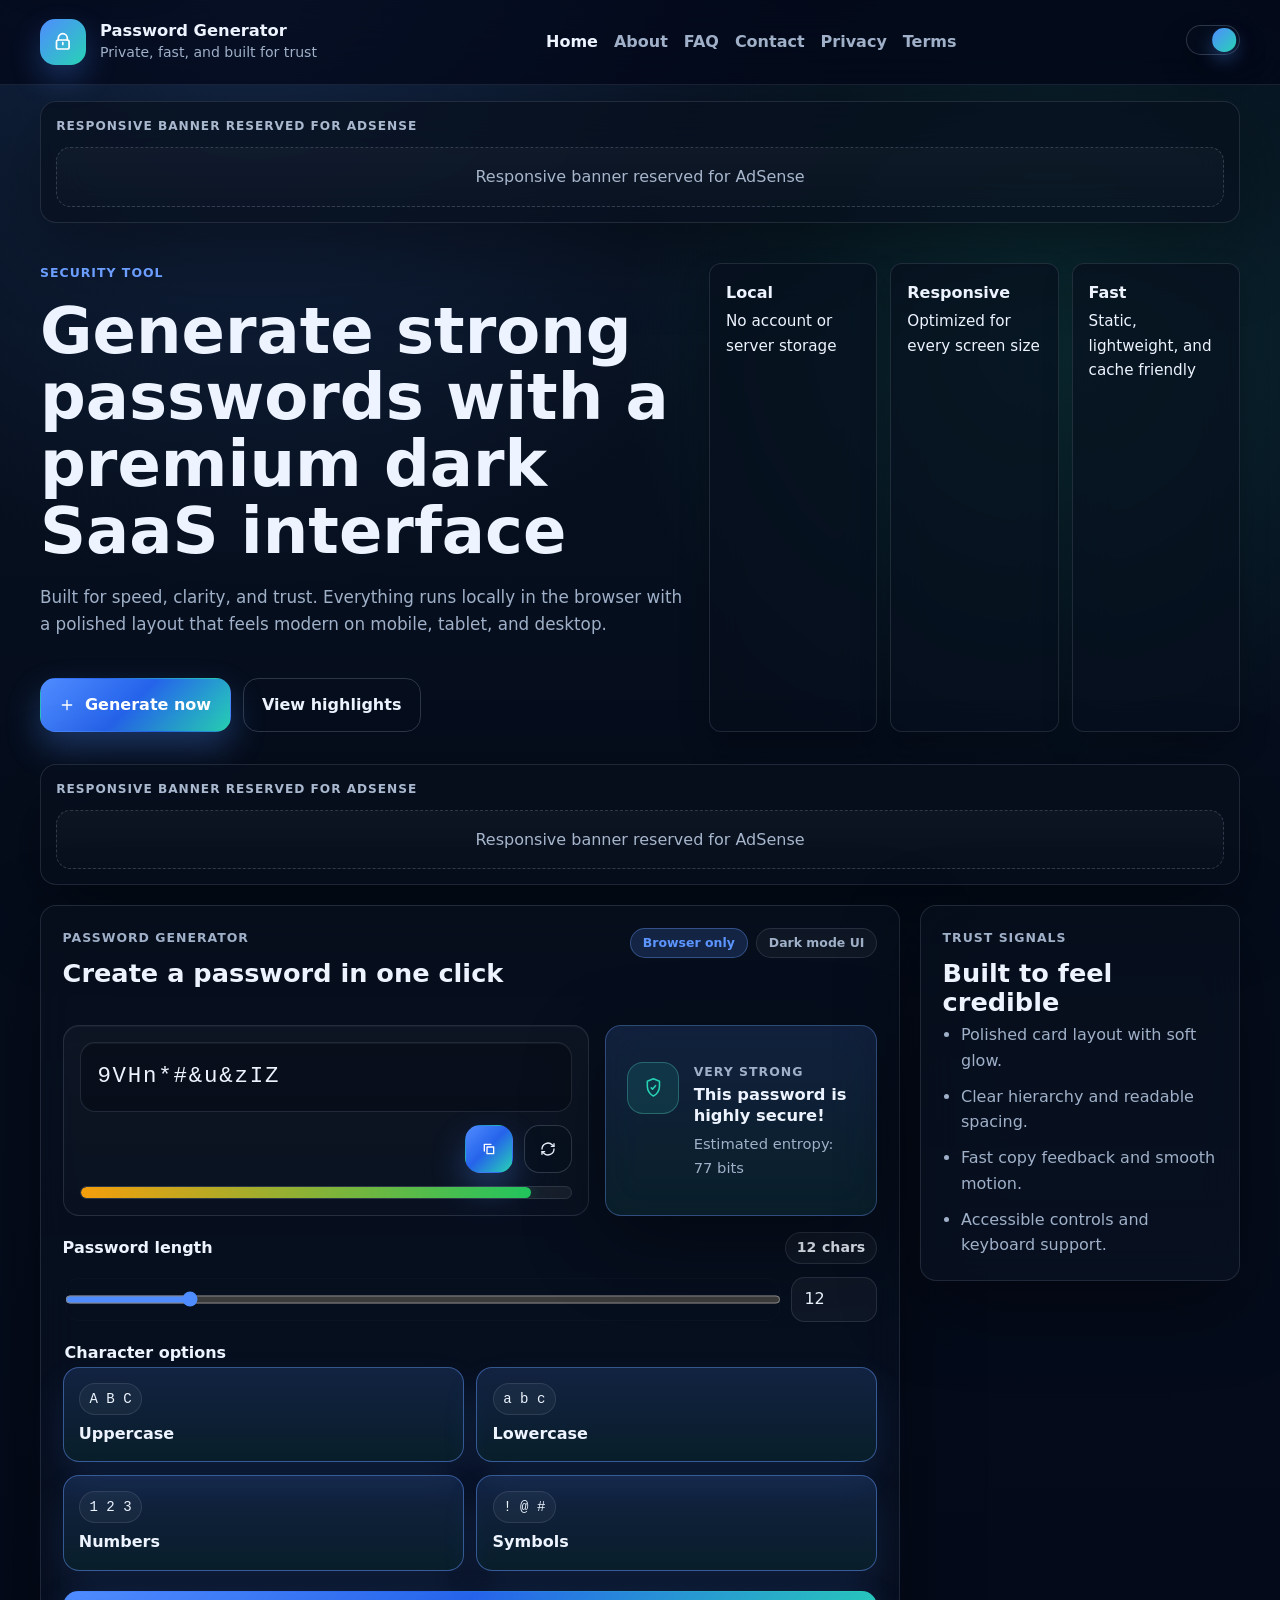
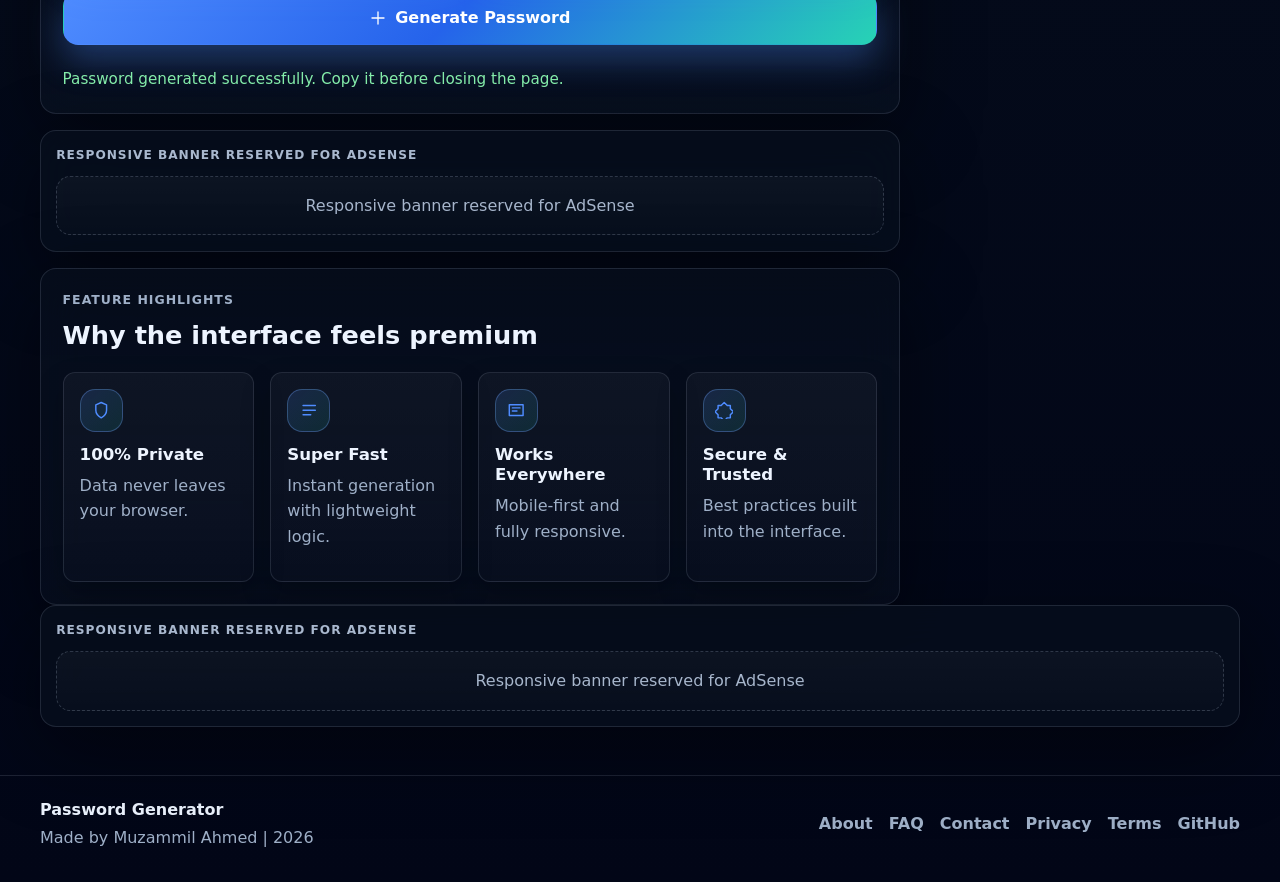
==== commit 5c007b73: "rebuild" ====
--- a/index.html
+++ b/index.html
@@ -100,7 +100,7 @@
         </div>
       </div>
 
-      <div class="hero__stats hero__stats--compact" aria-label="Product highlights">
+      <dl class="hero__stats hero__stats--compact" aria-label="Product highlights">
         <div>
           <dt>Local</dt>
           <dd>No account or server storage</dd>
@@ -113,7 +113,7 @@
           <dt>Fast</dt>
           <dd>Static, lightweight, and cache friendly</dd>
         </div>
-      </div>
+      </dl>
     </section>
 
     <section class="ad-slot ad-slot--banner container" aria-label="Top ad placeholder">
@@ -140,7 +140,7 @@
               <label class="sr-only" for="password">Generated password</label>
               <input id="password" type="text" readonly placeholder="T7!kLm2#Qd@9pZx" aria-describedby="generator-status password-hints" />
               <div class="generator__display-actions">
-                <button class="button button--secondary button--icon" id="copy" type="button" aria-label="Copy generated password">
+                <button class="button button--primary button--icon" id="copy" type="button" aria-label="Copy generated password">
                   <span class="button__icon" aria-hidden="true">
                     <svg viewBox="0 0 24 24"><path d="M9 9h10v10H9z" /><path d="M5 15V5h10" /></svg>
                   </span>
--- a/style.css
+++ b/style.css
@@ -797,7 +797,7 @@
   font-weight: 800;
 }
 
-.option-card:has(input:checked) {
+.option-card.is-checked {
   border-color: color-mix(in srgb, var(--primary) 40%, var(--border));
   background: linear-gradient(180deg, rgba(79,140,255,0.16), rgba(39,211,181,0.08));
   box-shadow: 0 18px 36px rgba(79, 140, 255, 0.12);
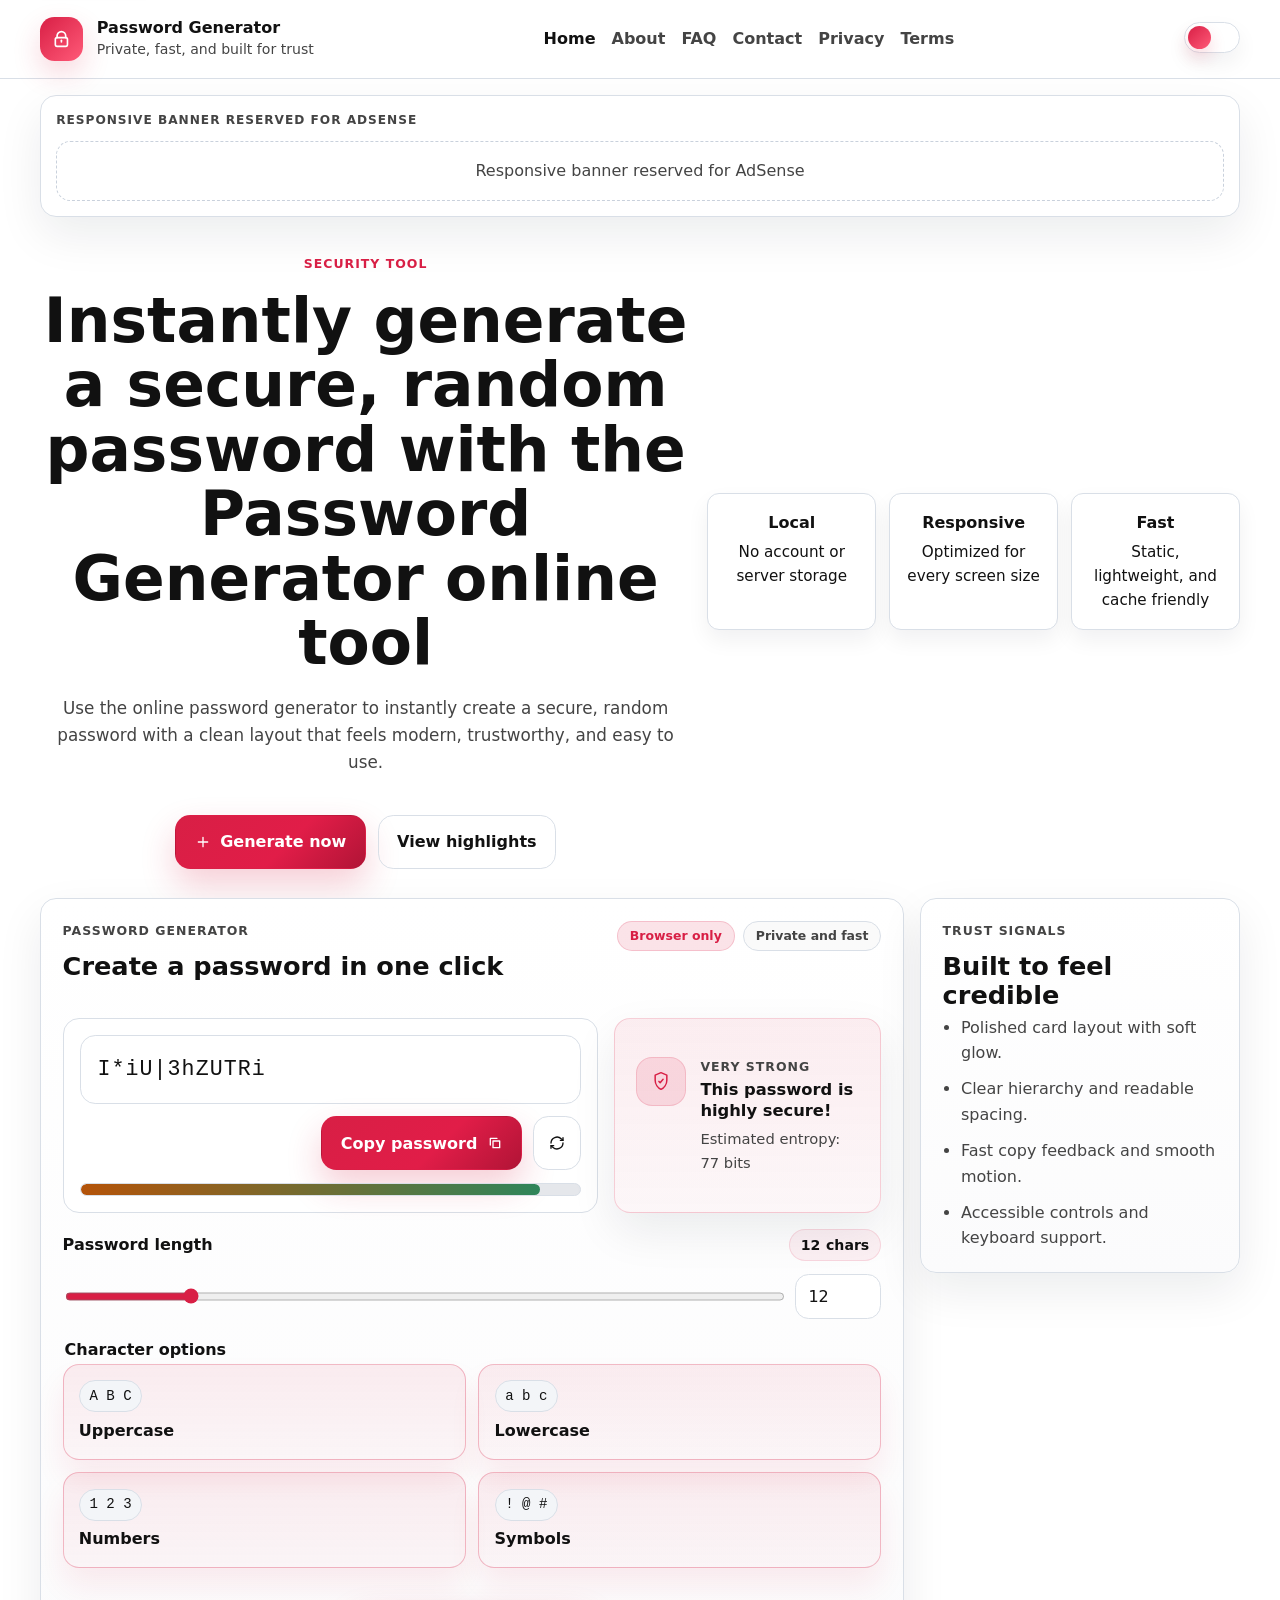
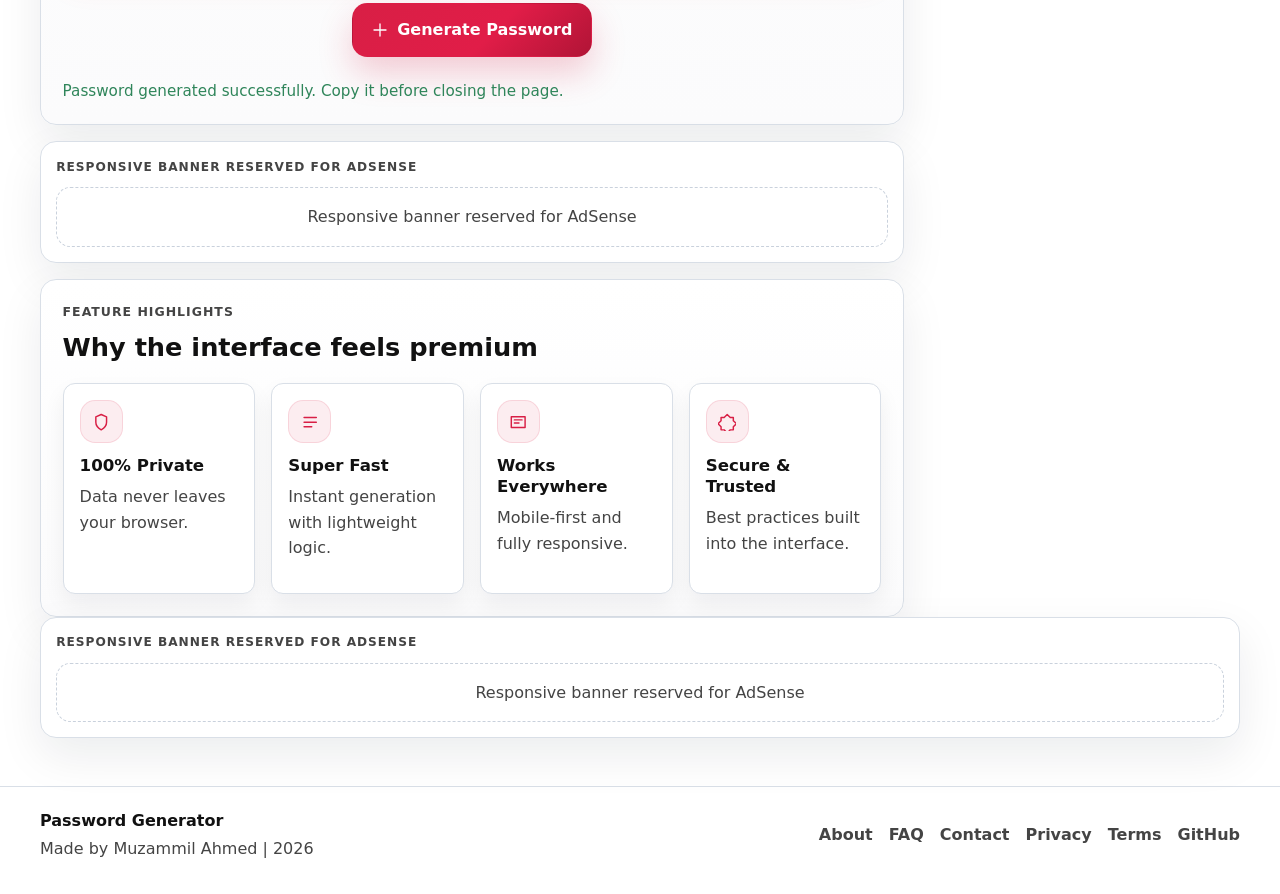
==== commit 921bf5af: "rebuild" ====
--- a/index.html
+++ b/index.html
@@ -1,5 +1,5 @@
 <!DOCTYPE html>
-<html lang="en" data-theme="dark">
+<html lang="en" data-theme="light">
 <head>
   <meta charset="UTF-8" />
   <meta name="viewport" content="width=device-width, initial-scale=1.0" />
@@ -7,7 +7,7 @@
   <meta name="author" content="Muzammil Ahmed" />
   <meta name="keywords" content="password generator, strong password, secure password tool, random password generator, browser password generator" />
   <meta name="robots" content="index,follow,max-image-preview:large" />
-  <meta name="theme-color" content="#020617" />
+  <meta name="theme-color" content="#ffffff" />
   <link rel="canonical" href="https://muzammil-ansari-17.github.io/Password-Generator/" />
   <meta property="og:type" content="website" />
   <meta property="og:site_name" content="Password Generator" />
@@ -66,7 +66,7 @@
       </nav>
 
       <div class="header-actions">
-        <button class="theme-switch" type="button" data-theme-toggle aria-label="Toggle dark mode" aria-pressed="true">
+        <button class="theme-switch" type="button" data-theme-toggle aria-label="Toggle dark mode" aria-pressed="false">
           <span class="theme-switch__track" aria-hidden="true">
             <span class="theme-switch__thumb"></span>
           </span>
@@ -84,10 +84,10 @@
     <section class="container hero hero--compact">
       <div class="hero__copy">
         <p class="eyebrow">Security tool</p>
-        <h1>Generate strong passwords with a premium dark SaaS interface</h1>
+        <h1>Instantly generate a secure, random password with the Password Generator online tool</h1>
         <p class="hero__lede">
-          Built for speed, clarity, and trust. Everything runs locally in the browser with a polished layout that feels
-          modern on mobile, tablet, and desktop.
+          Use the online password generator to instantly create a secure, random password with a clean layout that feels
+          modern, trustworthy, and easy to use.
         </p>
         <div class="hero__actions">
           <a class="button button--primary" href="#generator">
@@ -116,11 +116,6 @@
       </dl>
     </section>
 
-    <section class="ad-slot ad-slot--banner container" aria-label="Top ad placeholder">
-      <div class="ad-slot__label">Responsive banner reserved for AdSense</div>
-      <div class="ad-slot__surface">Responsive banner reserved for AdSense</div>
-    </section>
-
     <section class="container shell-grid">
       <div class="shell-grid__main">
         <section class="panel panel--glass generator-shell" id="generator" aria-labelledby="generator-title">
@@ -131,7 +126,7 @@
             </div>
             <div class="panel__meta">
               <span class="badge">Browser only</span>
-              <span class="badge badge--muted">Dark mode UI</span>
+              <span class="badge badge--muted">Private and fast</span>
             </div>
           </div>
 
@@ -140,7 +135,8 @@
               <label class="sr-only" for="password">Generated password</label>
               <input id="password" type="text" readonly placeholder="T7!kLm2#Qd@9pZx" aria-describedby="generator-status password-hints" />
               <div class="generator__display-actions">
-                <button class="button button--primary button--icon" id="copy" type="button" aria-label="Copy generated password">
+                <button class="button button--primary" id="copy" type="button" aria-label="Copy generated password">
+                  Copy password
                   <span class="button__icon" aria-hidden="true">
                     <svg viewBox="0 0 24 24"><path d="M9 9h10v10H9z" /><path d="M5 15V5h10" /></svg>
                   </span>
--- a/style.css
+++ b/style.css
@@ -1,45 +1,48 @@
 :root {
-  color-scheme: dark;
-  --bg-0: #020617;
-  --bg-1: #07111f;
-  --bg-2: #0b1728;
-  --surface: rgba(8, 16, 30, 0.72);
-  --surface-strong: rgba(8, 16, 30, 0.9);
-  --surface-soft: rgba(13, 23, 39, 0.68);
-  --surface-weak: rgba(255, 255, 255, 0.04);
-  --text: #edf4ff;
-  --muted: #9fb0c8;
-  --border: rgba(148, 163, 184, 0.18);
-  --border-strong: rgba(148, 163, 184, 0.28);
-  --primary: #4f8cff;
-  --primary-2: #27d3b5;
-  --primary-soft: rgba(79, 140, 255, 0.18);
-  --success: #22c55e;
-  --warning: #f59e0b;
-  --danger: #ef4444;
-  --shadow: 0 24px 80px rgba(0, 0, 0, 0.42);
-  --shadow-soft: 0 14px 30px rgba(0, 0, 0, 0.24);
+  color-scheme: light;
+  --bg: #ffffff;
+  --bg-soft: #f8f9fa;
+  --surface: #ffffff;
+  --surface-soft: #fafafa;
+  --surface-weak: #f3f5f8;
+  --text: #111111;
+  --muted: #444444;
+  --border: #d9dfe7;
+  --border-strong: #c9d1dc;
+  --primary: #d81f45;
+  --primary-dark: #b11436;
+  --primary-soft: rgba(216, 31, 69, 0.12);
+  --secondary: #000000;
+  --secondary-soft: rgba(0, 0, 0, 0.08);
+  --success: #2f855a;
+  --warning: #b45309;
+  --danger: #c53030;
+  --shadow: 0 18px 46px rgba(15, 23, 42, 0.08);
+  --shadow-soft: 0 10px 22px rgba(15, 23, 42, 0.06);
   --radius: 16px;
   --radius-sm: 12px;
   --container: 1200px;
   --transition: 180ms ease;
 }
 
-html[data-theme="light"] {
-  color-scheme: light;
-  --bg-0: #eef3f9;
-  --bg-1: #e6edf7;
-  --bg-2: #dbe6f3;
-  --surface: rgba(255, 255, 255, 0.78);
-  --surface-strong: rgba(255, 255, 255, 0.92);
-  --surface-soft: rgba(255, 255, 255, 0.68);
-  --surface-weak: rgba(15, 23, 42, 0.04);
-  --text: #09111f;
-  --muted: #475569;
-  --border: rgba(15, 23, 42, 0.1);
-  --border-strong: rgba(15, 23, 42, 0.16);
-  --shadow: 0 24px 70px rgba(15, 23, 42, 0.12);
-  --shadow-soft: 0 14px 30px rgba(15, 23, 42, 0.08);
+html[data-theme="dark"] {
+  color-scheme: dark;
+  --bg: #0b1020;
+  --bg-soft: #10172b;
+  --surface: #11192c;
+  --surface-soft: #162033;
+  --surface-weak: #1c2740;
+  --text: #edf4ff;
+  --muted: #9daac0;
+  --border: rgba(148, 163, 184, 0.18);
+  --border-strong: rgba(148, 163, 184, 0.28);
+  --primary: #ff4d6d;
+  --primary-dark: #e11d48;
+  --primary-soft: rgba(255, 77, 109, 0.14);
+  --secondary: #ffffff;
+  --secondary-soft: rgba(255, 255, 255, 0.08);
+  --shadow: 0 18px 46px rgba(0, 0, 0, 0.32);
+  --shadow-soft: 0 10px 22px rgba(0, 0, 0, 0.18);
 }
 
 *,
@@ -58,10 +61,7 @@
   color: var(--text);
   font-family: Inter, Poppins, ui-sans-serif, system-ui, -apple-system, BlinkMacSystemFont, "Segoe UI", sans-serif;
   line-height: 1.6;
-  background:
-    radial-gradient(circle at 20% 0%, rgba(79, 140, 255, 0.18), transparent 22%),
-    radial-gradient(circle at 82% 14%, rgba(39, 211, 181, 0.15), transparent 18%),
-    linear-gradient(180deg, var(--bg-1) 0%, var(--bg-0) 100%);
+  background: var(--bg);
   text-rendering: optimizeLegibility;
 }
 
@@ -92,7 +92,7 @@
 }
 
 :focus-visible {
-  outline: 3px solid color-mix(in srgb, var(--primary) 84%, white);
+  outline: 3px solid color-mix(in srgb, var(--primary) 85%, white);
   outline-offset: 3px;
 }
 
@@ -105,7 +105,7 @@
   padding: 0.75rem 1rem;
   border: 1px solid var(--border);
   border-radius: 999px;
-  background: var(--surface-strong);
+  background: var(--surface);
   color: var(--text);
   box-shadow: var(--shadow-soft);
 }
@@ -123,13 +123,13 @@
   position: sticky;
   top: 0;
   z-index: 50;
-  backdrop-filter: blur(20px);
-  background: color-mix(in srgb, var(--bg-0) 70%, transparent);
-  border-bottom: 1px solid color-mix(in srgb, var(--border) 82%, transparent);
+  backdrop-filter: blur(18px);
+  background: color-mix(in srgb, var(--bg) 96%, transparent);
+  border-bottom: 1px solid var(--border);
 }
 
 .site-header__inner {
-  min-height: 84px;
+  min-height: 78px;
   display: grid;
   grid-template-columns: auto minmax(0, 1fr) auto;
   align-items: center;
@@ -144,19 +144,19 @@
 }
 
 .brand__mark {
-  width: 2.9rem;
-  height: 2.9rem;
-  border-radius: 0.95rem;
+  width: 2.7rem;
+  height: 2.7rem;
+  border-radius: 0.9rem;
   display: grid;
   place-items: center;
-  background: linear-gradient(135deg, var(--primary), var(--primary-2));
+  background: linear-gradient(135deg, var(--primary), #ff5a78);
   color: white;
-  box-shadow: 0 14px 30px rgba(79, 140, 255, 0.28);
+  box-shadow: 0 12px 28px rgba(216, 31, 69, 0.18);
 }
 
 .brand__mark svg {
-  width: 1.35rem;
-  height: 1.35rem;
+  width: 1.3rem;
+  height: 1.3rem;
   fill: none;
   stroke: currentColor;
   stroke-width: 1.9;
@@ -170,7 +170,7 @@
 }
 
 .brand__text strong {
-  font-size: 1.02rem;
+  font-size: 1rem;
   line-height: 1.2;
 }
 
@@ -191,7 +191,7 @@
 .footer-links a {
   color: var(--muted);
   font-weight: 700;
-  transition: color var(--transition), opacity var(--transition);
+  transition: color var(--transition);
 }
 
 .site-nav a[aria-current="page"] {
@@ -217,35 +217,29 @@
 }
 
 .theme-switch__track {
-  width: 3.4rem;
-  height: 1.9rem;
+  width: 3.5rem;
+  height: 1.95rem;
   display: inline-flex;
   align-items: center;
   padding: 0.18rem;
   border-radius: 999px;
-  border: 1px solid var(--border-strong);
-  background: color-mix(in srgb, var(--surface) 86%, transparent);
+  border: 1px solid var(--border);
+  background: var(--surface);
   box-shadow: var(--shadow-soft);
-  transition: background var(--transition), border-color var(--transition), box-shadow var(--transition);
 }
 
 .theme-switch__thumb {
   width: 1.45rem;
   height: 1.45rem;
   border-radius: 50%;
-  background: linear-gradient(135deg, var(--primary), var(--primary-2));
-  box-shadow: 0 8px 18px rgba(79, 140, 255, 0.35);
-  transform: translateX(1.45rem);
-  transition: transform var(--transition), box-shadow var(--transition);
-}
-
-html[data-theme="light"] .theme-switch__thumb {
+  background: linear-gradient(135deg, var(--primary), #ff5a78);
   transform: translateX(0);
-}
-
-.theme-switch:hover .theme-switch__track {
-  border-color: color-mix(in srgb, var(--primary) 42%, var(--border));
-  box-shadow: 0 14px 28px rgba(79, 140, 255, 0.16);
+  transition: transform var(--transition);
+  box-shadow: 0 8px 16px rgba(216, 31, 69, 0.18);
+}
+
+html[data-theme="dark"] .theme-switch__thumb {
+  transform: translateX(1.55rem);
 }
 
 main {
@@ -264,8 +258,8 @@
 }
 
 h1 {
-  font-size: clamp(2.6rem, 5vw, 4.3rem);
-  line-height: 1.04;
+  font-size: clamp(2.5rem, 4.8vw, 4.15rem);
+  line-height: 1.05;
   margin-bottom: 1rem;
   letter-spacing: 0;
 }
@@ -284,41 +278,40 @@
   letter-spacing: 0;
 }
 
-p,
-li,
-dd,
-dt,
-summary {
-  letter-spacing: 0;
-}
-
 .eyebrow {
   margin: 0 0 0.7rem;
-  color: color-mix(in srgb, var(--primary) 84%, white);
+  color: var(--primary);
   font-size: 0.78rem;
-  font-weight: 800;
+  font-weight: 900;
   text-transform: uppercase;
   letter-spacing: 0.08em;
 }
 
 .hero,
-.shell-grid {
-  display: grid;
-  gap: 1.25rem;
+.shell-grid,
+.page-hero,
+.content-grid,
+.contact-grid,
+.quote-grid {
+  display: grid;
+  gap: 1rem;
 }
 
 .hero {
-  padding: 1.3rem 0 1rem;
+  padding: 1.2rem 0 0.75rem;
 }
 
 .hero--compact {
   grid-template-columns: minmax(0, 1.1fr) minmax(280px, 0.9fr);
-  align-items: end;
+  align-items: center;
+  justify-items: center;
+  text-align: center;
 }
 
 .hero__copy {
   display: grid;
-  gap: 0.25rem;
+  gap: 0.2rem;
+  justify-items: center;
 }
 
 .hero__lede,
@@ -337,6 +330,7 @@
 .hero__lede {
   max-width: 64ch;
   font-size: 1.05rem;
+  margin-inline: auto;
 }
 
 .hero__actions,
@@ -345,6 +339,7 @@
   flex-wrap: wrap;
   gap: 0.75rem;
   margin: 1.2rem 0 0;
+  justify-content: center;
 }
 
 .button {
@@ -366,20 +361,20 @@
 
 .button--primary {
   color: white;
-  background: linear-gradient(135deg, var(--primary), #2563eb 48%, var(--primary-2));
-  box-shadow: 0 16px 34px rgba(79, 140, 255, 0.32);
+  background: linear-gradient(135deg, var(--primary), #e11d48 58%, var(--primary-dark));
+  box-shadow: 0 16px 34px rgba(216, 31, 69, 0.22);
 }
 
 .button--primary:hover {
   color: white;
-  box-shadow: 0 20px 42px rgba(79, 140, 255, 0.44);
+  box-shadow: 0 20px 42px rgba(216, 31, 69, 0.3);
 }
 
 .button--secondary,
 .button--ghost {
   color: var(--text);
-  background: color-mix(in srgb, var(--surface) 82%, transparent);
-  border-color: var(--border-strong);
+  background: var(--surface);
+  border-color: var(--border);
 }
 
 .button--ghost {
@@ -390,10 +385,6 @@
   width: 3rem;
   min-height: 3rem;
   padding: 0;
-}
-
-.button--full {
-  width: 100%;
 }
 
 .button__icon {
@@ -420,17 +411,12 @@
   margin: 0;
 }
 
-.hero__stats--compact {
-  align-self: stretch;
-}
-
 .hero__stats div {
   padding: 1rem;
   background: var(--surface);
   border: 1px solid var(--border);
   border-radius: var(--radius-sm);
   box-shadow: var(--shadow-soft);
-  backdrop-filter: blur(18px);
 }
 
 .hero__stats dt {
@@ -443,75 +429,47 @@
   font-size: 0.95rem;
 }
 
+.shell-grid {
+  grid-template-columns: minmax(0, 1fr) 320px;
+  align-items: start;
+  margin-top: 1.1rem;
+}
+
+.shell-grid__main,
+.shell-grid__side {
+  display: grid;
+  gap: 1rem;
+}
+
+.shell-grid__side {
+  position: sticky;
+  top: 100px;
+}
+
+.panel,
 .ad-slot,
-.panel {
+.feature-card,
+.quote-card,
+.contact-card,
+.stat-card {
   border: 1px solid var(--border);
   border-radius: var(--radius);
   background: var(--surface);
-  backdrop-filter: blur(20px);
   box-shadow: var(--shadow);
-}
-
-.ad-slot {
-  padding: 0.95rem;
-  min-height: 92px;
-  display: grid;
-  gap: 0.65rem;
-  align-content: center;
-}
-
-.ad-slot--banner {
-  margin-top: 1rem;
-}
-
-.ad-slot__label {
-  font-size: 0.76rem;
-  font-weight: 800;
-  color: color-mix(in srgb, var(--muted) 90%, white);
-  text-transform: uppercase;
-  letter-spacing: 0.08em;
-}
-
-.ad-slot__surface {
-  min-height: 56px;
-  border: 1px dashed var(--border-strong);
-  border-radius: 0.9rem;
-  display: grid;
-  place-items: center;
-  text-align: center;
-  color: color-mix(in srgb, var(--muted) 92%, white);
-  padding: 1rem;
-  background: linear-gradient(180deg, rgba(255,255,255,0.03), rgba(255,255,255,0.01));
-}
-
-.shell-grid {
-  grid-template-columns: minmax(0, 1fr) 320px;
-  align-items: start;
-  margin-top: 1.25rem;
-}
-
-.shell-grid__main,
-.shell-grid__side {
-  display: grid;
-  gap: 1rem;
-}
-
-.shell-grid__side {
-  position: sticky;
-  top: 104px;
 }
 
 .panel {
   padding: 1.35rem;
 }
 
-.panel--glass {
-  background: linear-gradient(180deg, color-mix(in srgb, var(--surface) 86%, transparent), color-mix(in srgb, var(--surface-soft) 65%, transparent));
+.panel--glass,
+.panel--soft {
+  background: linear-gradient(180deg, #ffffff, #fbfbfc);
 }
 
 .panel--strength {
-  background: linear-gradient(180deg, rgba(79, 140, 255, 0.14), rgba(39, 211, 181, 0.08));
-  border-color: color-mix(in srgb, var(--primary) 26%, var(--border));
+  background: linear-gradient(180deg, rgba(216, 31, 69, 0.08), rgba(216, 31, 69, 0.03));
+  border-color: rgba(216, 31, 69, 0.18);
   min-height: 100%;
   display: grid;
   gap: 0.95rem;
@@ -543,14 +501,14 @@
   padding: 0.25rem 0.75rem;
   border-radius: 999px;
   background: var(--primary-soft);
-  color: color-mix(in srgb, var(--primary) 92%, white);
-  border: 1px solid color-mix(in srgb, var(--primary) 28%, var(--border));
+  color: var(--primary);
+  border: 1px solid rgba(216, 31, 69, 0.18);
   font-size: 0.78rem;
-  font-weight: 800;
+  font-weight: 900;
 }
 
 .badge--muted {
-  background: var(--surface-weak);
+  background: var(--surface-soft);
   color: var(--muted);
   border-color: var(--border);
 }
@@ -562,7 +520,7 @@
 
 .generator__top {
   display: grid;
-  grid-template-columns: minmax(0, 1.35fr) minmax(260px, 0.7fr);
+  grid-template-columns: minmax(0, 1.4fr) minmax(240px, 0.7fr);
   gap: 1rem;
   align-items: stretch;
 }
@@ -573,26 +531,24 @@
   padding: 1rem;
   border: 1px solid var(--border);
   border-radius: var(--radius);
-  background: linear-gradient(180deg, rgba(255,255,255,0.03), rgba(255,255,255,0.015));
-  box-shadow: inset 0 1px 0 rgba(255,255,255,0.04);
+  background: #ffffff;
 }
 
 .generator__display input[type="text"] {
   width: 100%;
-  min-height: 4.2rem;
+  min-height: 4.15rem;
   padding: 1rem 1.05rem;
   border: 1px solid var(--border);
   border-radius: 0.95rem;
-  background: rgba(1, 6, 15, 0.36);
+  background: white;
   color: var(--text);
   font-family: "SFMono-Regular", Consolas, "Liberation Mono", Menlo, monospace;
-  font-size: clamp(1.05rem, 2vw, 1.4rem);
-  letter-spacing: 0.08em;
-  box-shadow: inset 0 1px 0 rgba(255,255,255,0.04);
+  font-size: clamp(1.05rem, 2vw, 1.35rem);
+  letter-spacing: 0.05em;
 }
 
 .generator__display input[type="text"]::placeholder {
-  color: color-mix(in srgb, var(--muted) 82%, transparent);
+  color: color-mix(in srgb, var(--muted) 76%, transparent);
 }
 
 .generator__display-actions {
@@ -609,7 +565,7 @@
 .meter {
   width: 100%;
   height: 0.8rem;
-  background: rgba(255,255,255,0.06);
+  background: #e5e7eb;
   border: 1px solid var(--border);
   border-radius: 999px;
   overflow: hidden;
@@ -620,32 +576,31 @@
   width: 0;
   height: 100%;
   border-radius: inherit;
-  background: linear-gradient(90deg, #ef4444 0%, #f59e0b 45%, #22c55e 100%);
-  box-shadow: 0 0 20px rgba(34, 197, 94, 0.3);
+  background: linear-gradient(90deg, #dc2626 0%, #f59e0b 38%, #22c55e 100%);
   transition: width 220ms ease;
 }
 
 .strength-card {
   display: grid;
-  grid-template-columns: 3.25rem minmax(0, 1fr);
+  grid-template-columns: 3.1rem minmax(0, 1fr);
   gap: 0.9rem;
   align-items: start;
 }
 
 .strength-card__icon {
-  width: 3.25rem;
-  height: 3.25rem;
+  width: 3.1rem;
+  height: 3.1rem;
   border-radius: 1rem;
   display: grid;
   place-items: center;
-  color: var(--primary-2);
-  background: rgba(39, 211, 181, 0.12);
-  border: 1px solid color-mix(in srgb, var(--primary-2) 22%, var(--border));
+  color: var(--primary);
+  background: var(--primary-soft);
+  border: 1px solid rgba(216, 31, 69, 0.16);
 }
 
 .strength-card__icon svg {
-  width: 1.3rem;
-  height: 1.3rem;
+  width: 1.25rem;
+  height: 1.25rem;
   fill: none;
   stroke: currentColor;
   stroke-width: 1.8;
@@ -660,7 +615,7 @@
 
 .strength-card__label {
   margin: 0;
-  color: var(--primary-2);
+  color: var(--primary);
   font-size: 0.78rem;
   font-weight: 900;
   text-transform: uppercase;
@@ -694,7 +649,7 @@
   align-items: center;
   justify-content: space-between;
   gap: 1rem;
-  font-weight: 700;
+  font-weight: 800;
 }
 
 .value-pill {
@@ -704,9 +659,9 @@
   min-height: 2rem;
   padding: 0 0.7rem;
   border-radius: 999px;
-  background: var(--surface-weak);
+  background: rgba(216, 31, 69, 0.06);
   color: var(--text);
-  border: 1px solid var(--border);
+  border: 1px solid rgba(216, 31, 69, 0.12);
   font-size: 0.88rem;
   font-weight: 800;
 }
@@ -724,14 +679,12 @@
   min-height: 2.8rem;
   border: 1px solid var(--border);
   border-radius: 0.85rem;
-  background: rgba(255,255,255,0.04);
+  background: #ffffff;
   color: var(--text);
 }
 
 .range-group input[type="range"] {
-  padding: 0;
   accent-color: var(--primary);
-  box-shadow: inset 0 0 0 1px rgba(255,255,255,0.02);
 }
 
 .range-group input[type="number"] {
@@ -749,8 +702,9 @@
 
 .option-group legend {
   grid-column: 1 / -1;
-  font-weight: 800;
+  font-weight: 900;
   margin-bottom: 0.1rem;
+  color: var(--text);
 }
 
 .option-card {
@@ -760,15 +714,15 @@
   padding: 0.95rem;
   border-radius: 1rem;
   border: 1px solid var(--border);
-  background: linear-gradient(180deg, rgba(255,255,255,0.03), rgba(255,255,255,0.015));
+  background: var(--surface);
   cursor: pointer;
   transition: transform var(--transition), border-color var(--transition), box-shadow var(--transition), background var(--transition);
 }
 
 .option-card:hover {
   transform: translateY(-1px);
-  border-color: color-mix(in srgb, var(--primary) 28%, var(--border));
-  box-shadow: 0 16px 30px rgba(79, 140, 255, 0.08);
+  border-color: rgba(216, 31, 69, 0.22);
+  box-shadow: 0 16px 28px rgba(216, 31, 69, 0.08);
 }
 
 .option-card input {
@@ -795,20 +749,17 @@
 
 .option-card__text {
   font-weight: 800;
+  color: var(--text);
 }
 
 .option-card.is-checked {
-  border-color: color-mix(in srgb, var(--primary) 40%, var(--border));
-  background: linear-gradient(180deg, rgba(79,140,255,0.16), rgba(39,211,181,0.08));
-  box-shadow: 0 18px 36px rgba(79, 140, 255, 0.12);
-}
-
-.generator__actions--stacked {
-  margin-top: 0.25rem;
+  border-color: rgba(216, 31, 69, 0.28);
+  background: linear-gradient(180deg, rgba(216, 31, 69, 0.08), rgba(216, 31, 69, 0.03));
+  box-shadow: 0 18px 30px rgba(216, 31, 69, 0.08);
 }
 
 .status {
-  margin: 0.4rem 0 0;
+  margin: 0.35rem 0 0;
   font-size: 0.95rem;
 }
 
@@ -817,11 +768,44 @@
 }
 
 .status.is-error {
-  color: #fca5a5;
+  color: var(--danger);
 }
 
 .status.is-success {
-  color: #86efac;
+  color: var(--success);
+}
+
+.ad-slot {
+  padding: 0.95rem;
+  min-height: 92px;
+  display: grid;
+  gap: 0.65rem;
+  align-content: center;
+  background: #ffffff;
+}
+
+.ad-slot--banner {
+  margin-top: 1rem;
+}
+
+.ad-slot__label {
+  font-size: 0.76rem;
+  font-weight: 900;
+  color: var(--muted);
+  text-transform: uppercase;
+  letter-spacing: 0.08em;
+}
+
+.ad-slot__surface {
+  min-height: 56px;
+  border: 1px dashed var(--border-strong);
+  border-radius: 0.9rem;
+  display: grid;
+  place-items: center;
+  text-align: center;
+  color: var(--muted);
+  padding: 1rem;
+  background: #fff;
 }
 
 .card-grid {
@@ -840,7 +824,7 @@
 .stat-card {
   border: 1px solid var(--border);
   border-radius: var(--radius-sm);
-  background: var(--surface-soft);
+  background: var(--surface);
   box-shadow: var(--shadow-soft);
 }
 
@@ -849,10 +833,11 @@
   transition: transform var(--transition), box-shadow var(--transition), border-color var(--transition);
 }
 
-.feature-card:hover {
+.feature-card:hover,
+.contact-card:hover {
   transform: translateY(-2px);
-  border-color: color-mix(in srgb, var(--primary) 32%, var(--border));
-  box-shadow: 0 18px 34px rgba(79, 140, 255, 0.1);
+  border-color: rgba(216, 31, 69, 0.22);
+  box-shadow: 0 18px 32px rgba(216, 31, 69, 0.08);
 }
 
 .feature-card__icon {
@@ -862,9 +847,9 @@
   place-items: center;
   margin-bottom: 0.8rem;
   border-radius: 0.95rem;
-  background: linear-gradient(135deg, rgba(79,140,255,0.16), rgba(39,211,181,0.12));
+  background: rgba(216, 31, 69, 0.08);
   color: var(--primary);
-  border: 1px solid color-mix(in srgb, var(--primary) 24%, var(--border));
+  border: 1px solid rgba(216, 31, 69, 0.12);
 }
 
 .feature-card__icon svg {
@@ -900,6 +885,194 @@
   gap: 0.65rem;
 }
 
+.page-shell {
+  padding: 1.15rem 0 3rem;
+}
+
+.breadcrumbs {
+  display: flex;
+  flex-wrap: wrap;
+  gap: 0.5rem;
+  color: var(--muted);
+  font-size: 0.94rem;
+}
+
+.page-hero {
+  grid-template-columns: minmax(0, 1fr) minmax(300px, 0.86fr);
+  align-items: start;
+  margin: 1.1rem 0 1rem;
+}
+
+.page-hero__card {
+  display: grid;
+  gap: 0.9rem;
+}
+
+.page-hero__meta {
+  display: grid;
+  grid-template-columns: repeat(3, minmax(0, 1fr));
+  gap: 0.85rem;
+}
+
+.stat-card {
+  padding: 0.95rem 1rem;
+}
+
+.stat-card strong {
+  display: block;
+  margin-bottom: 0.2rem;
+}
+
+.stat-card span {
+  color: var(--muted);
+  font-size: 0.94rem;
+}
+
+.content-card {
+  padding: 1.35rem;
+}
+
+.content-grid h2 {
+  margin-top: 0.8rem;
+}
+
+.content-grid h3 {
+  margin-top: 0.95rem;
+}
+
+.content-grid ul {
+  padding-left: 1.15rem;
+}
+
+.contact-grid {
+  grid-template-columns: repeat(3, minmax(0, 1fr));
+}
+
+.contact-card {
+  padding: 1rem;
+  display: grid;
+  gap: 0.55rem;
+}
+
+.contact-card__actions {
+  display: flex;
+  flex-wrap: wrap;
+  gap: 0.65rem;
+  margin-top: 0.35rem;
+}
+
+.project-links {
+  display: grid;
+  gap: 0.75rem;
+}
+
+.project-links a,
+.link-stack a {
+  display: flex;
+  justify-content: space-between;
+  gap: 0.75rem;
+  align-items: center;
+  padding: 0.8rem 0.9rem;
+  border: 1px solid var(--border);
+  border-radius: 0.85rem;
+  background: var(--surface);
+  font-weight: 700;
+}
+
+.project-links span {
+  color: var(--muted);
+  font-weight: 600;
+  font-size: 0.92rem;
+}
+
+.content-grid a,
+.contact-card a,
+.link-stack a {
+  color: var(--primary);
+}
+
+.content-grid a:hover,
+.contact-card a:hover,
+.link-stack a:hover {
+  color: var(--primary-dark);
+}
+
+.faq-list {
+  display: grid;
+  gap: 0.85rem;
+}
+
+.faq-list details {
+  padding: 0.9rem 1rem;
+  border: 1px solid var(--border);
+  border-radius: 1rem;
+  background: var(--surface);
+}
+
+.faq-list summary {
+  list-style: none;
+  display: flex;
+  align-items: center;
+  justify-content: space-between;
+  gap: 1rem;
+  font-weight: 900;
+  cursor: pointer;
+}
+
+.faq-list summary::-webkit-details-marker {
+  display: none;
+}
+
+.faq-list summary::after {
+  content: "+";
+  font-size: 1.35rem;
+  line-height: 1;
+  color: var(--primary);
+}
+
+.faq-list details[open] summary::after {
+  transform: rotate(45deg);
+}
+
+.faq-answer {
+  margin: 0.75rem 0 0;
+}
+
+.callout {
+  padding: 1rem 1.1rem;
+  border-radius: 1rem;
+  border: 1px solid rgba(216, 31, 69, 0.16);
+  background: linear-gradient(180deg, rgba(216, 31, 69, 0.05), rgba(216, 31, 69, 0.02));
+}
+
+.callout--spaced {
+  margin-top: 1rem;
+}
+
+.layout {
+  display: grid;
+  grid-template-columns: minmax(0, 1fr) 320px;
+  gap: 1.2rem;
+  align-items: start;
+  margin-top: 1rem;
+}
+
+.layout__main,
+.layout__sidebar {
+  display: grid;
+  gap: 1rem;
+}
+
+.layout__sidebar {
+  position: sticky;
+  top: 100px;
+}
+
+.footer-brand {
+  margin-bottom: 0.15rem;
+  font-weight: 800;
+}
+
 .site-footer {
   border-top: 1px solid var(--border);
   padding: 1.3rem 0 2rem;
@@ -911,11 +1084,6 @@
   gap: 1rem;
   align-items: center;
   justify-content: space-between;
-}
-
-.footer-brand {
-  margin-bottom: 0.15rem;
-  font-weight: 800;
 }
 
 .footer-copy {
@@ -943,10 +1111,9 @@
   padding: 0.95rem 1rem;
   border-radius: 0.95rem;
   border: 1px solid var(--border);
-  background: var(--surface-strong);
+  background: var(--surface);
   box-shadow: var(--shadow);
   animation: toast-in 180ms ease;
-  backdrop-filter: blur(18px);
 }
 
 .toast strong {
@@ -998,189 +1165,24 @@
   border: 0;
 }
 
-.page-shell {
-  padding: 1.2rem 0 3rem;
-}
-
-.breadcrumbs {
-  display: flex;
-  flex-wrap: wrap;
-  gap: 0.5rem;
-  color: var(--muted);
-  font-size: 0.94rem;
-}
-
-.page-hero,
-.content-grid,
-.contact-grid,
-.quote-grid,
-.page-hero__meta {
-  display: grid;
-  gap: 1rem;
-}
-
-.page-hero {
-  grid-template-columns: minmax(0, 1fr) minmax(300px, 0.86fr);
-  align-items: start;
-  margin: 1.2rem 0 1rem;
-}
-
-.page-hero__card {
-  display: grid;
-  gap: 0.9rem;
-}
-
-.page-hero__meta {
-  grid-template-columns: repeat(3, minmax(0, 1fr));
-}
-
+.link-stack {
+  display: grid;
+  gap: 0.75rem;
+}
+
+.ad-slot,
+.panel,
+.feature-card,
+.quote-card,
+.contact-card,
 .stat-card {
-  padding: 0.95rem 1rem;
-}
-
-.stat-card strong {
-  display: block;
-  margin-bottom: 0.2rem;
-}
-
-.stat-card span {
-  color: var(--muted);
-  font-size: 0.94rem;
-}
-
-.content-card {
-  padding: 1.35rem;
-}
-
-.content-grid h2 {
-  margin-top: 0.8rem;
-}
-
-.content-grid h3 {
-  margin-top: 0.95rem;
-}
-
-.content-grid ul {
-  padding-left: 1.15rem;
-}
-
-.contact-grid {
-  grid-template-columns: repeat(3, minmax(0, 1fr));
-}
-
-.contact-card {
-  padding: 1rem;
-  display: grid;
-  gap: 0.55rem;
-}
-
-.contact-card__actions {
-  display: flex;
-  flex-wrap: wrap;
-  gap: 0.65rem;
-  margin-top: 0.35rem;
-}
-
-.project-links {
-  display: grid;
-  gap: 0.75rem;
-}
-
-.project-links a,
-.link-stack a {
-  display: flex;
-  justify-content: space-between;
-  gap: 0.75rem;
-  align-items: center;
-  padding: 0.8rem 0.9rem;
-  border: 1px solid var(--border);
-  border-radius: 0.85rem;
-  background: var(--surface-soft);
-  font-weight: 700;
-}
-
-.project-links span {
-  color: var(--muted);
-  font-weight: 600;
-  font-size: 0.92rem;
-}
-
-.panel p + .project-links,
-.panel p + .link-stack {
-  margin-top: 0.6rem;
-}
-
-.content-grid a,
-.contact-card a,
-.link-stack a {
-  color: color-mix(in srgb, var(--primary) 82%, white);
-}
-
-.content-grid a:hover,
-.contact-card a:hover,
-.link-stack a:hover {
-  color: var(--primary-2);
-}
-
-.faq-list {
-  display: grid;
-  gap: 0.85rem;
-}
-
-.faq-list details {
-  padding: 0.9rem 1rem;
-  border: 1px solid var(--border);
-  border-radius: 1rem;
-  background: var(--surface-soft);
-}
-
-.faq-list summary {
-  list-style: none;
-  display: flex;
-  align-items: center;
-  justify-content: space-between;
-  gap: 1rem;
-  font-weight: 800;
-  cursor: pointer;
-}
-
-.faq-list summary::-webkit-details-marker {
-  display: none;
-}
-
-.faq-list summary::after {
-  content: "+";
-  font-size: 1.35rem;
-  line-height: 1;
-  color: var(--primary);
-}
-
-.faq-list details[open] summary::after {
-  transform: rotate(45deg);
-}
-
-.faq-answer {
-  margin: 0.75rem 0 0;
-}
-
-.callout,
-.panel--soft {
-  background: linear-gradient(180deg, rgba(255,255,255,0.03), rgba(255,255,255,0.015));
-  border: 1px solid var(--border);
-  border-radius: 1rem;
-  box-shadow: var(--shadow-soft);
-}
-
-.callout {
-  padding: 1rem 1.1rem;
-}
-
-.callout--spaced {
-  margin-top: 1rem;
-}
-
-.section-note {
-  max-width: 68ch;
+  transition: transform var(--transition), box-shadow var(--transition), border-color var(--transition);
+}
+
+.feature-card:hover,
+.contact-card:hover,
+.stat-card:hover {
+  transform: translateY(-2px);
 }
 
 .layout,
@@ -1188,34 +1190,6 @@
 .panel,
 .ad-slot {
   animation: rise 520ms ease both;
-}
-
-.layout {
-  display: grid;
-  grid-template-columns: minmax(0, 1fr) 320px;
-  gap: 1.25rem;
-  align-items: start;
-  margin-top: 1rem;
-}
-
-.layout__main,
-.layout__sidebar {
-  display: grid;
-  gap: 1rem;
-}
-
-.layout__sidebar {
-  position: sticky;
-  top: 104px;
-}
-
-.panel--soft {
-  padding: 1rem 1.1rem;
-}
-
-.feature-card,
-.quote-card {
-  background: linear-gradient(180deg, rgba(255,255,255,0.035), rgba(255,255,255,0.012));
 }
 
 @keyframes rise {
@@ -1274,11 +1248,6 @@
     grid-template-columns: 1fr;
   }
 
-  .site-nav {
-    order: 3;
-    grid-column: 1 / -1;
-  }
-
   .layout__sidebar {
     position: static;
   }
@@ -1287,20 +1256,15 @@
     grid-template-columns: 1fr;
   }
 
-  .generator__display-actions {
+  .site-nav {
     justify-content: flex-start;
+    gap: 0.8rem;
   }
 }
 
 @media (max-width: 860px) {
   .site-header__inner {
     gap: 0.85rem;
-  }
-
-  .site-nav {
-    justify-content: flex-start;
-    gap: 0.8rem;
-    padding: 0.35rem 0 0.1rem;
   }
 
   .generator__top,
@@ -1324,18 +1288,14 @@
   .hero__actions,
   .generator__actions,
   .footer-links,
-  .contact-card__actions {
+  .contact-card__actions,
+  .generator__display-actions {
     flex-direction: column;
     align-items: stretch;
   }
 
   .button {
     width: 100%;
-  }
-
-  .generator__display-actions {
-    width: 100%;
-    justify-content: stretch;
   }
 
   .button--icon {
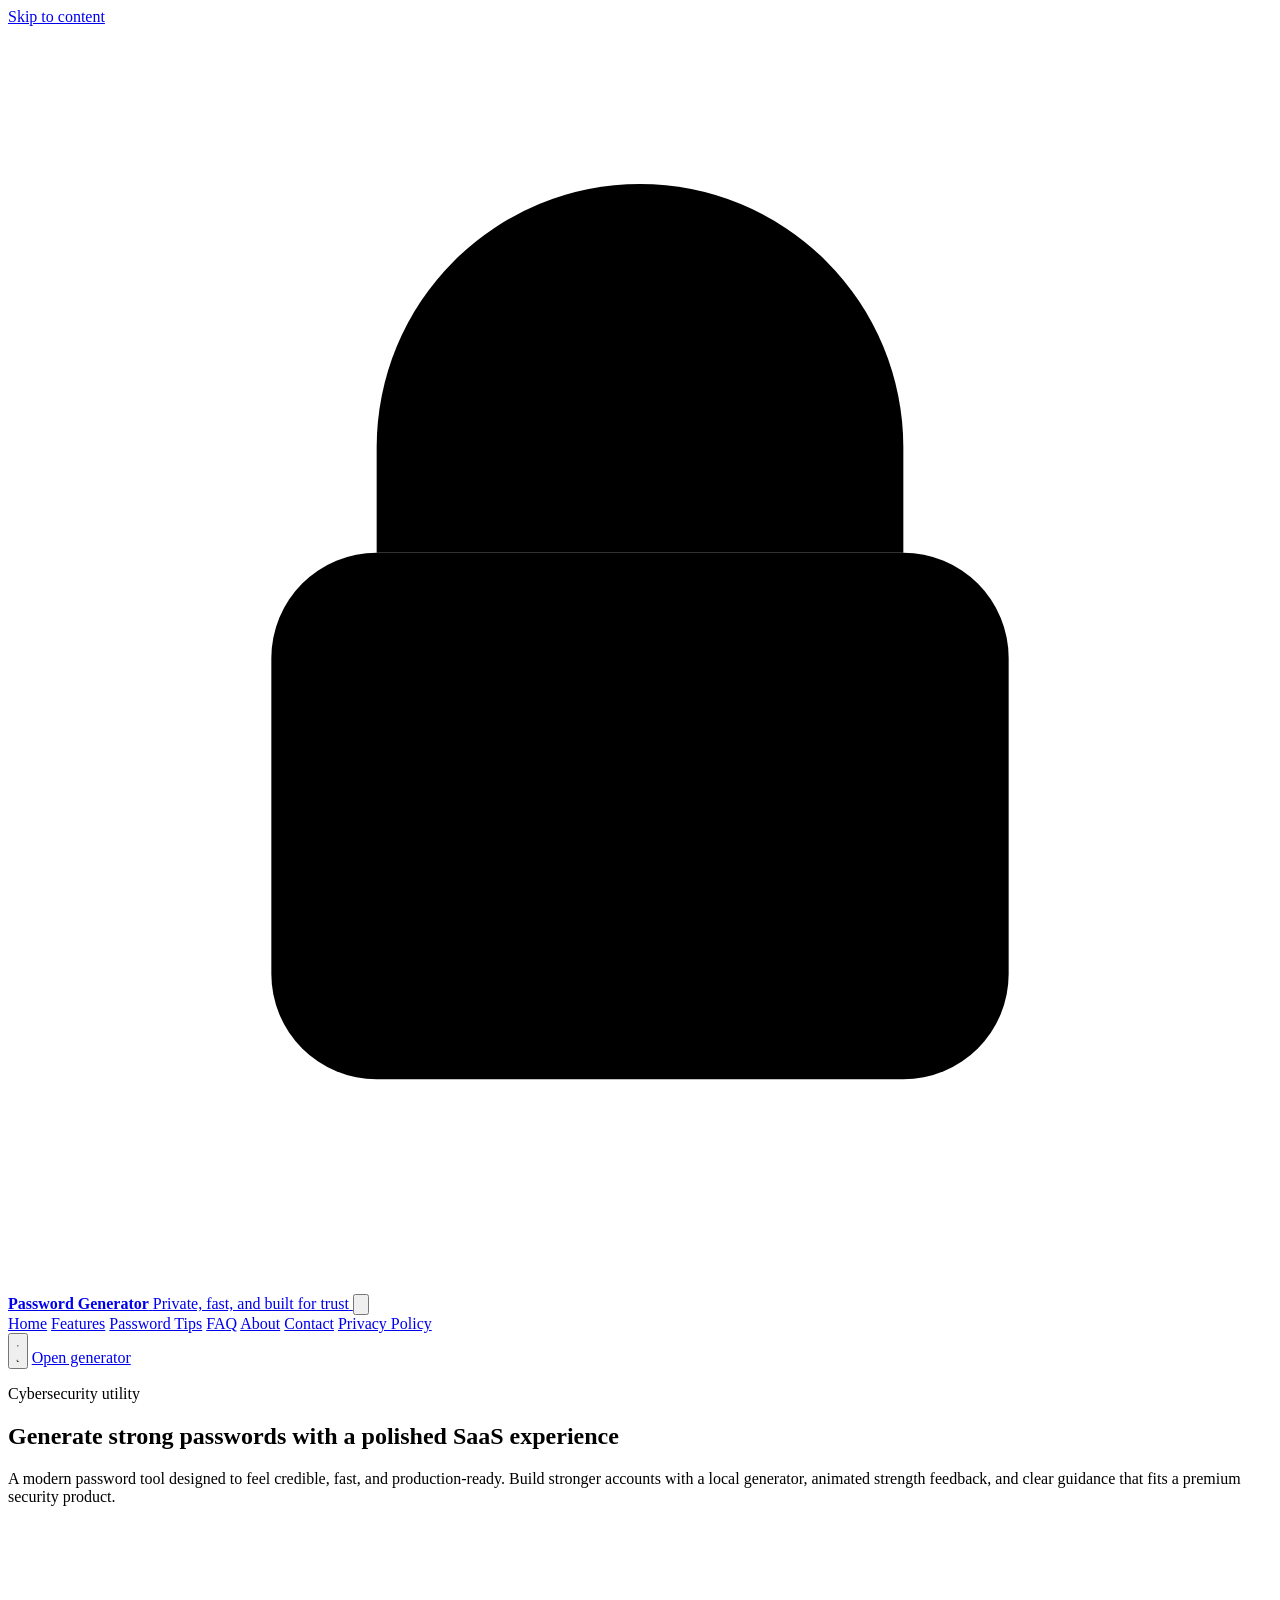
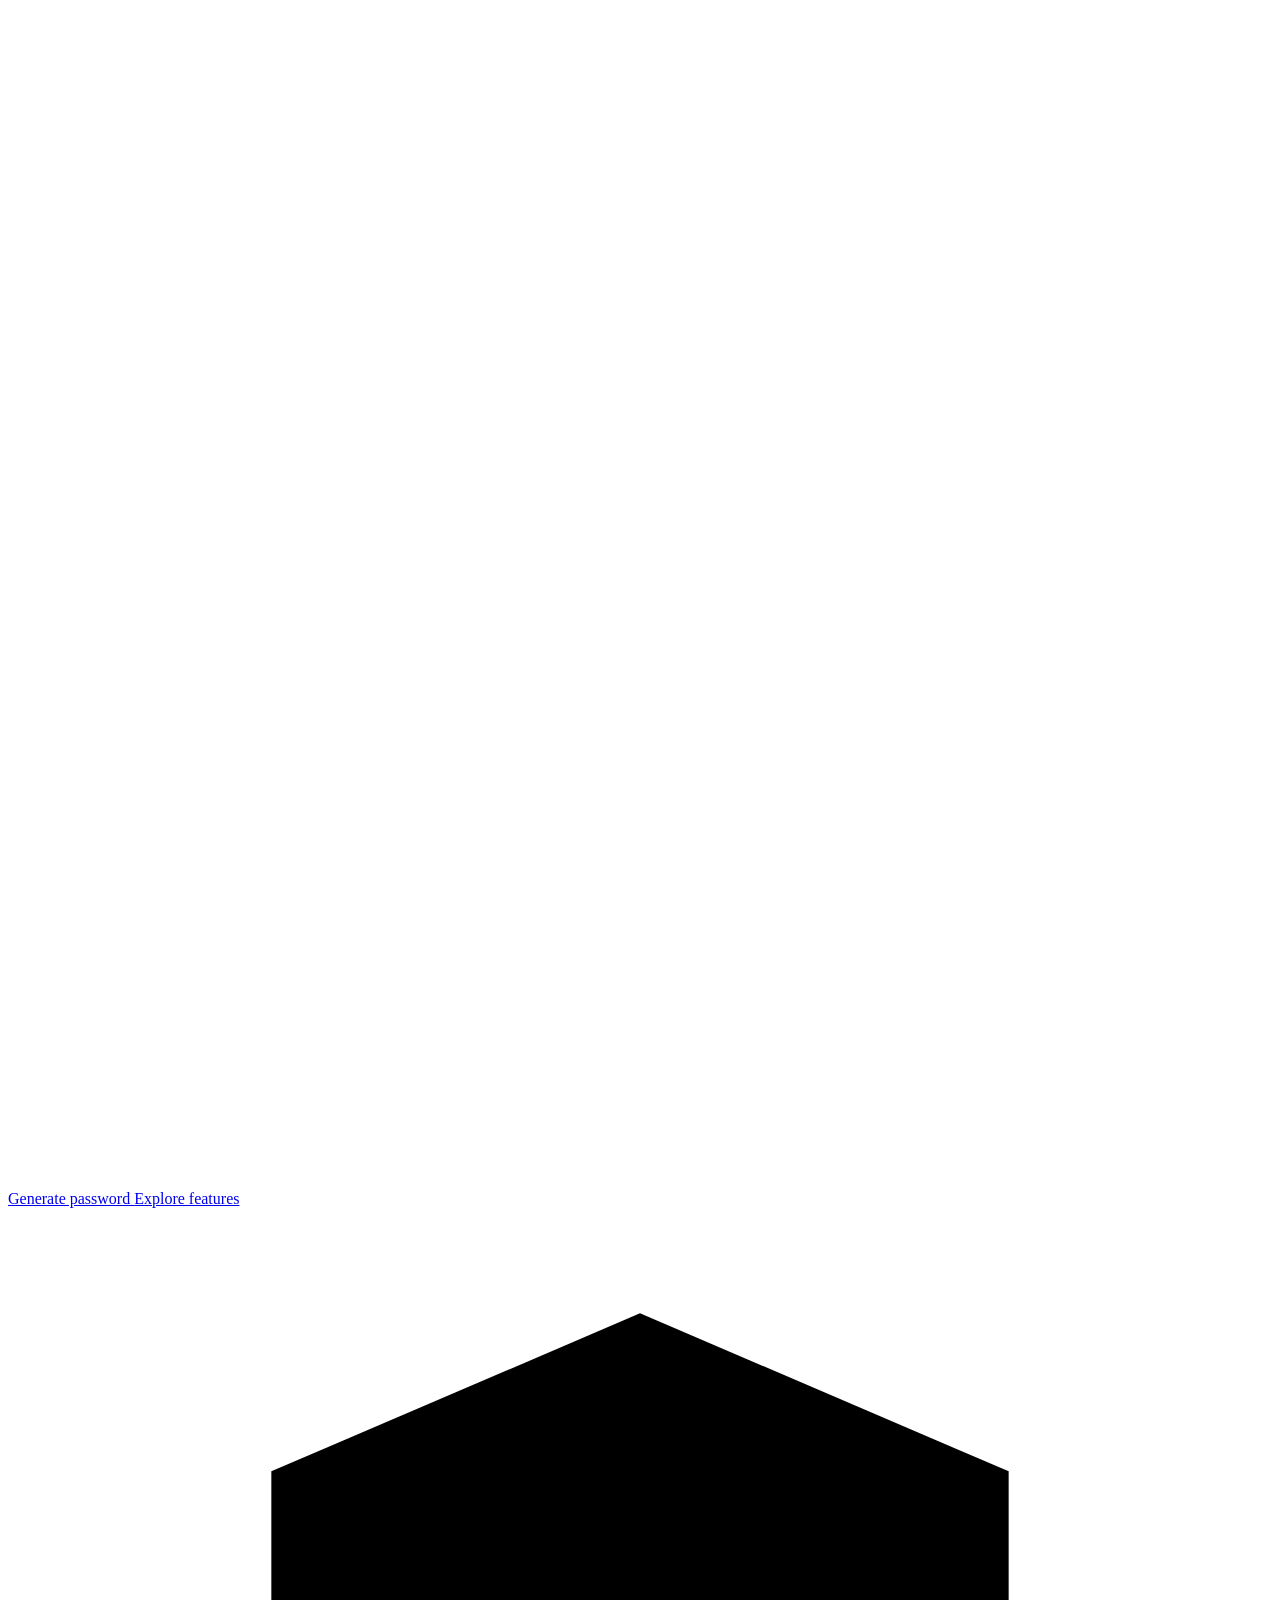
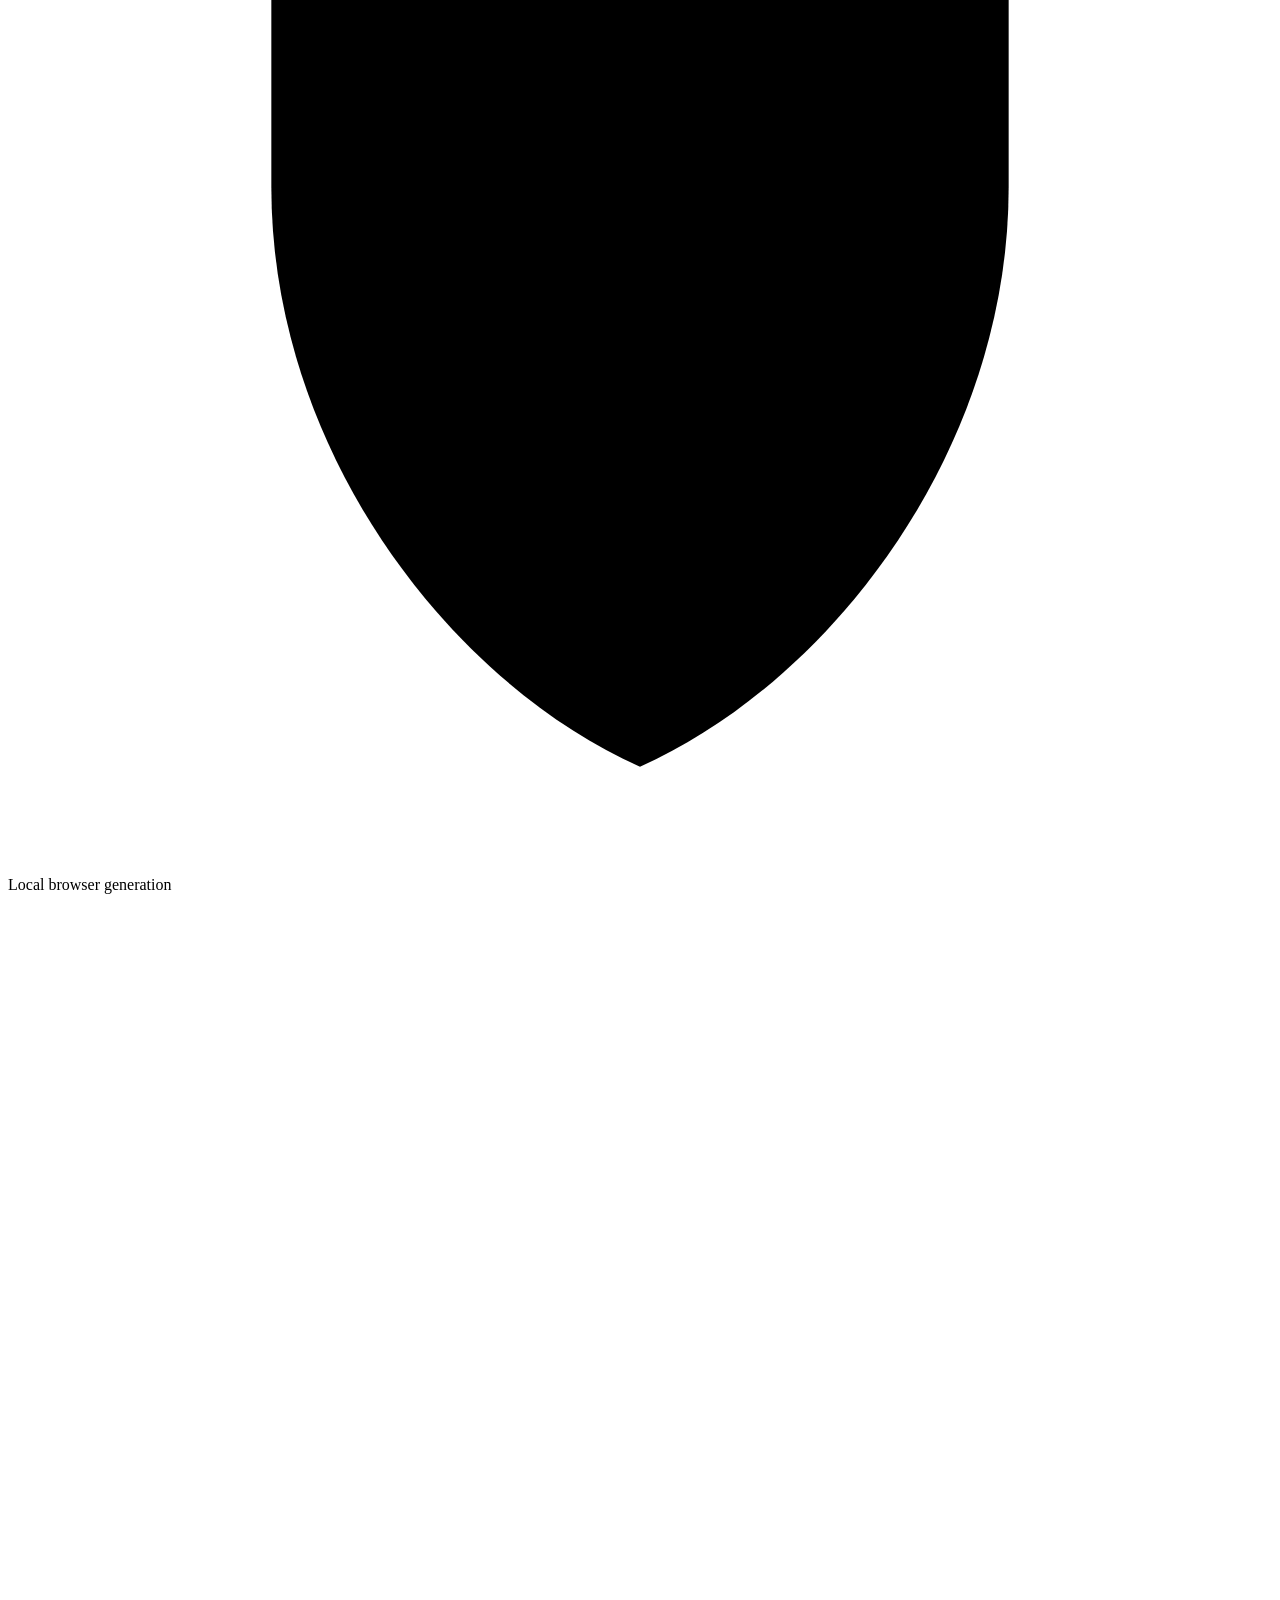
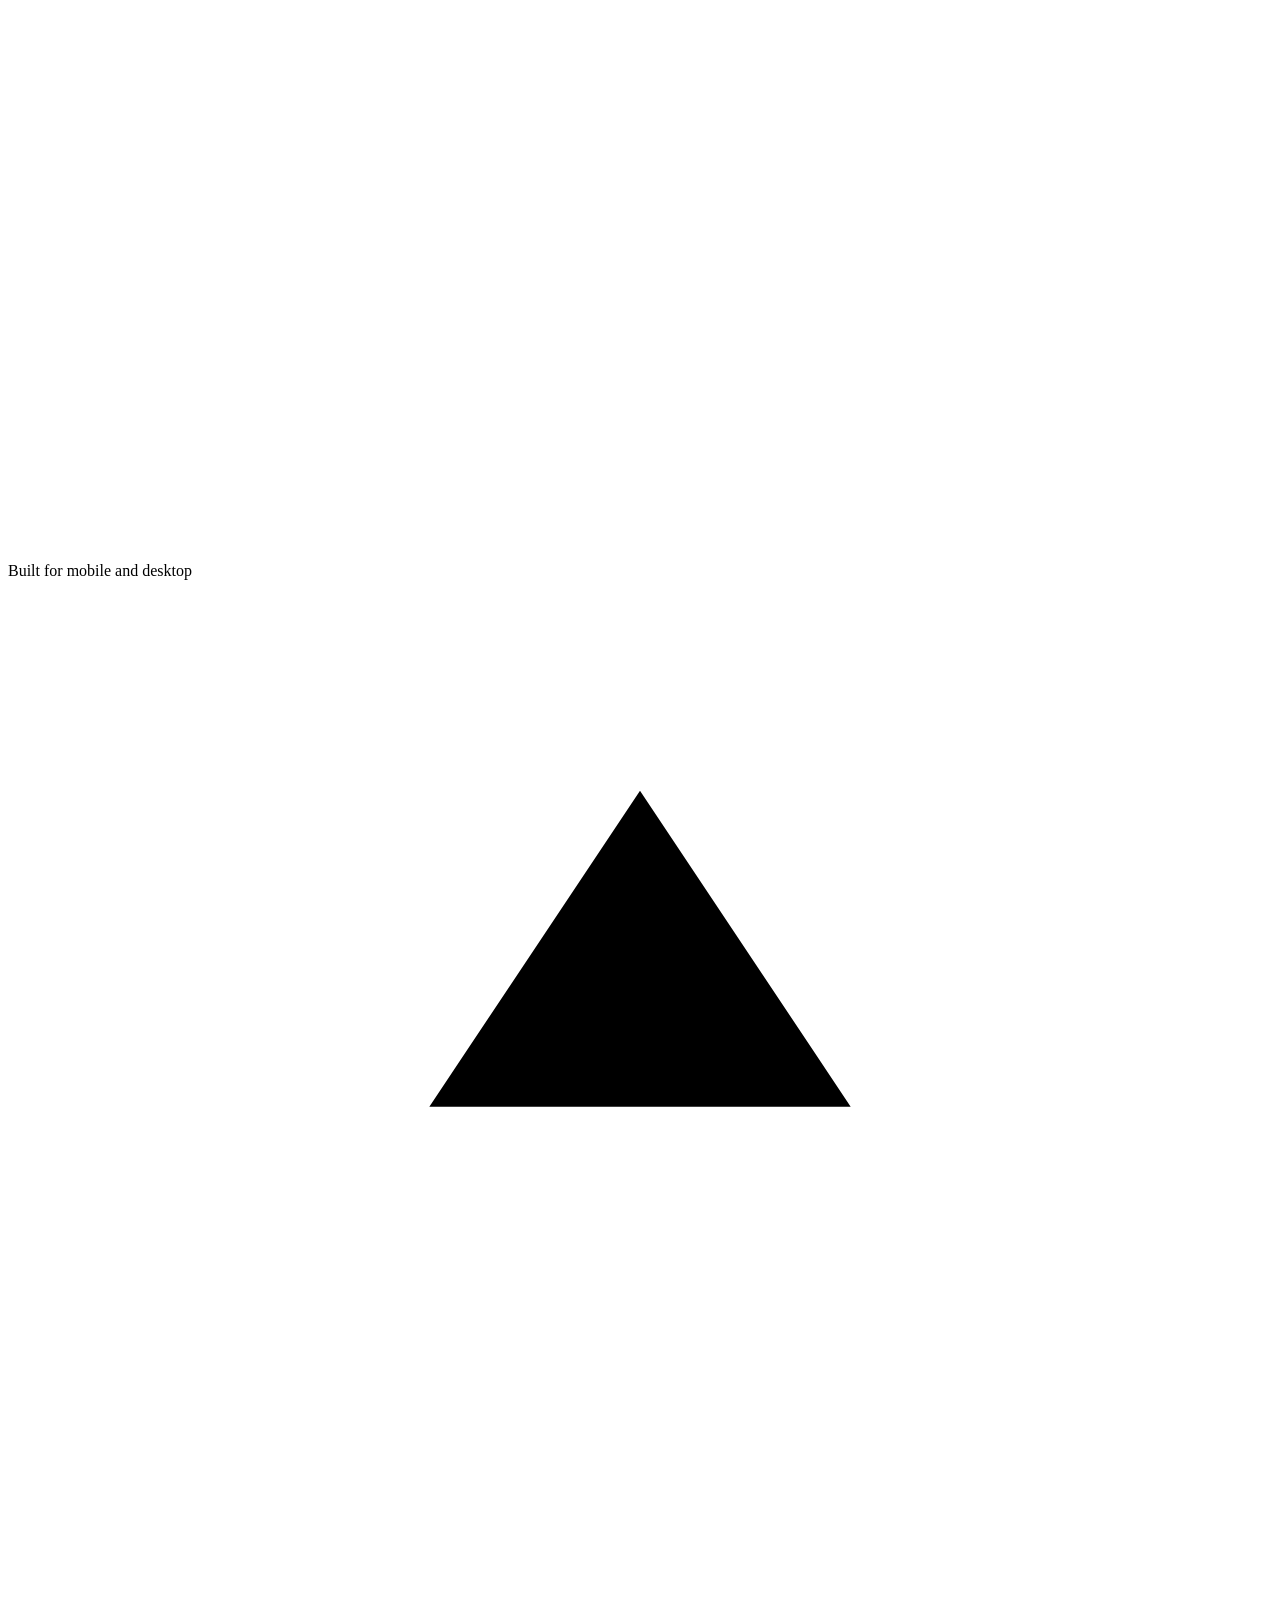
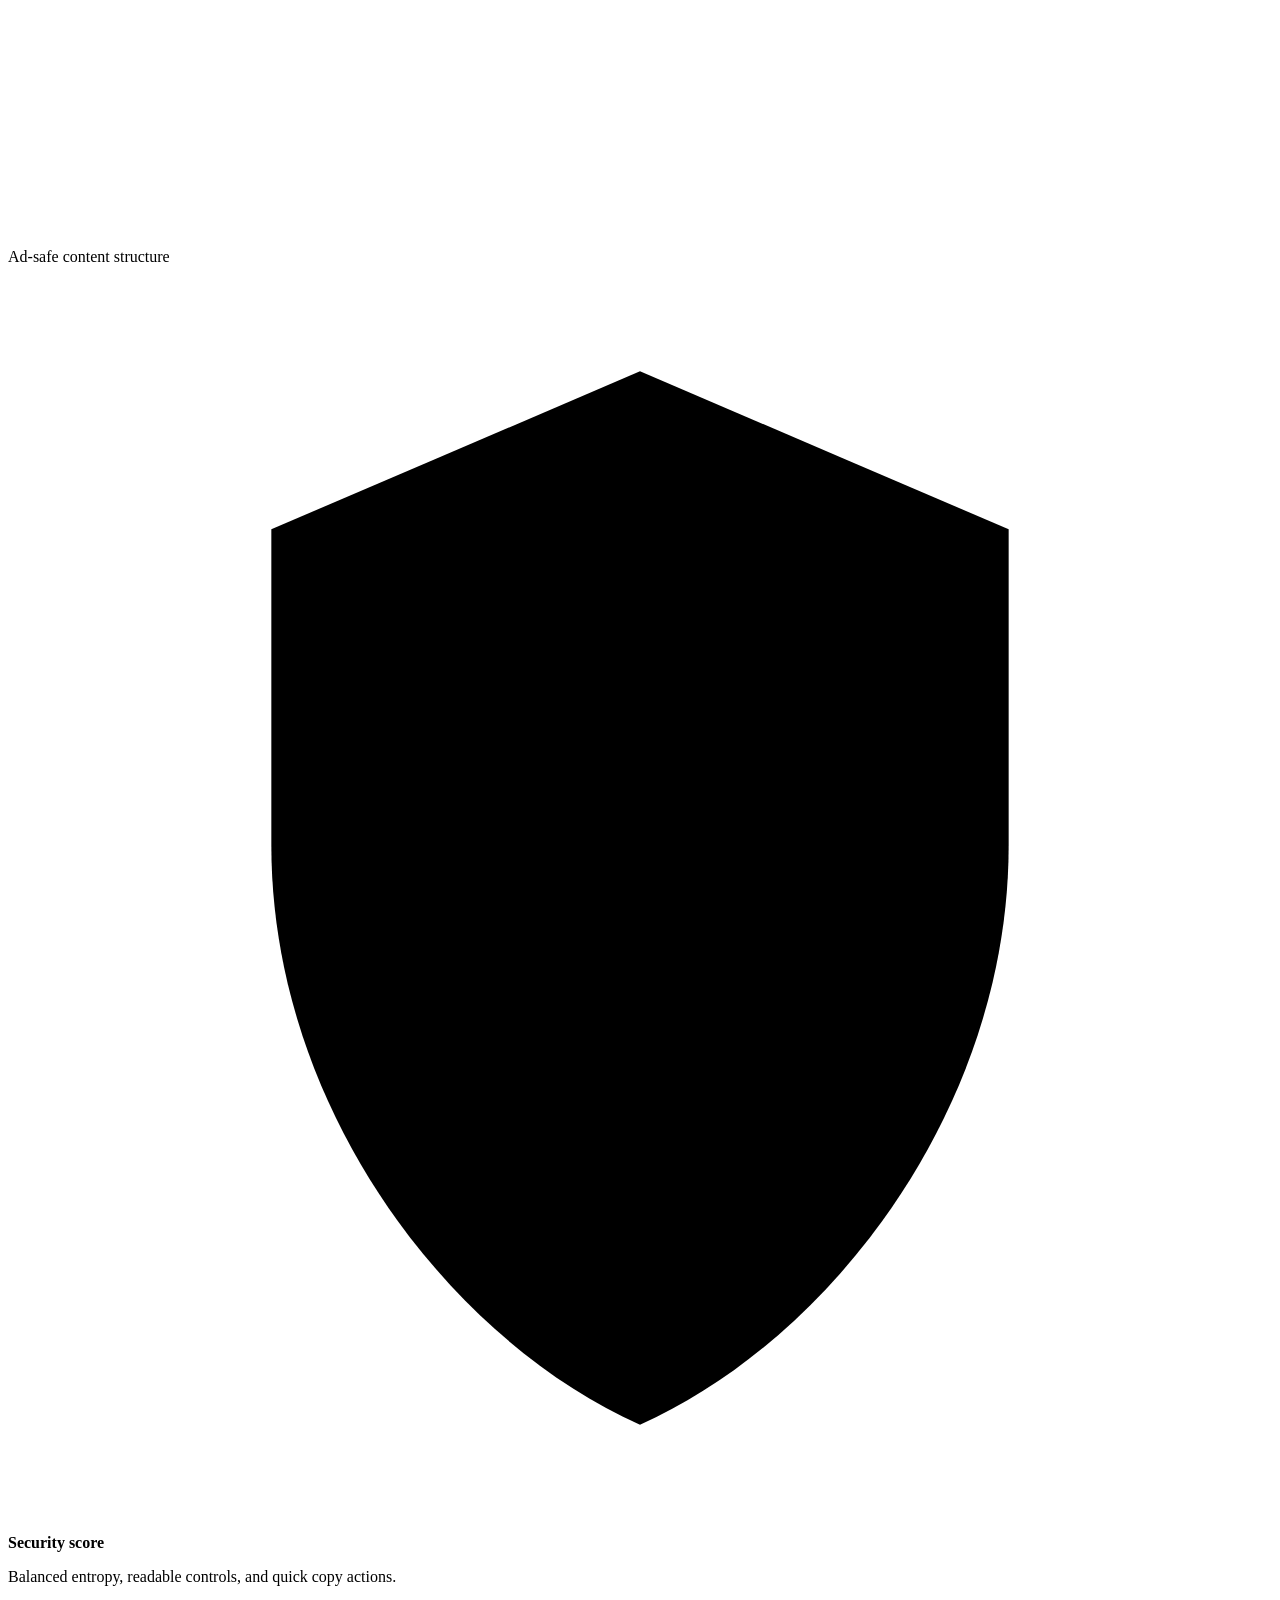
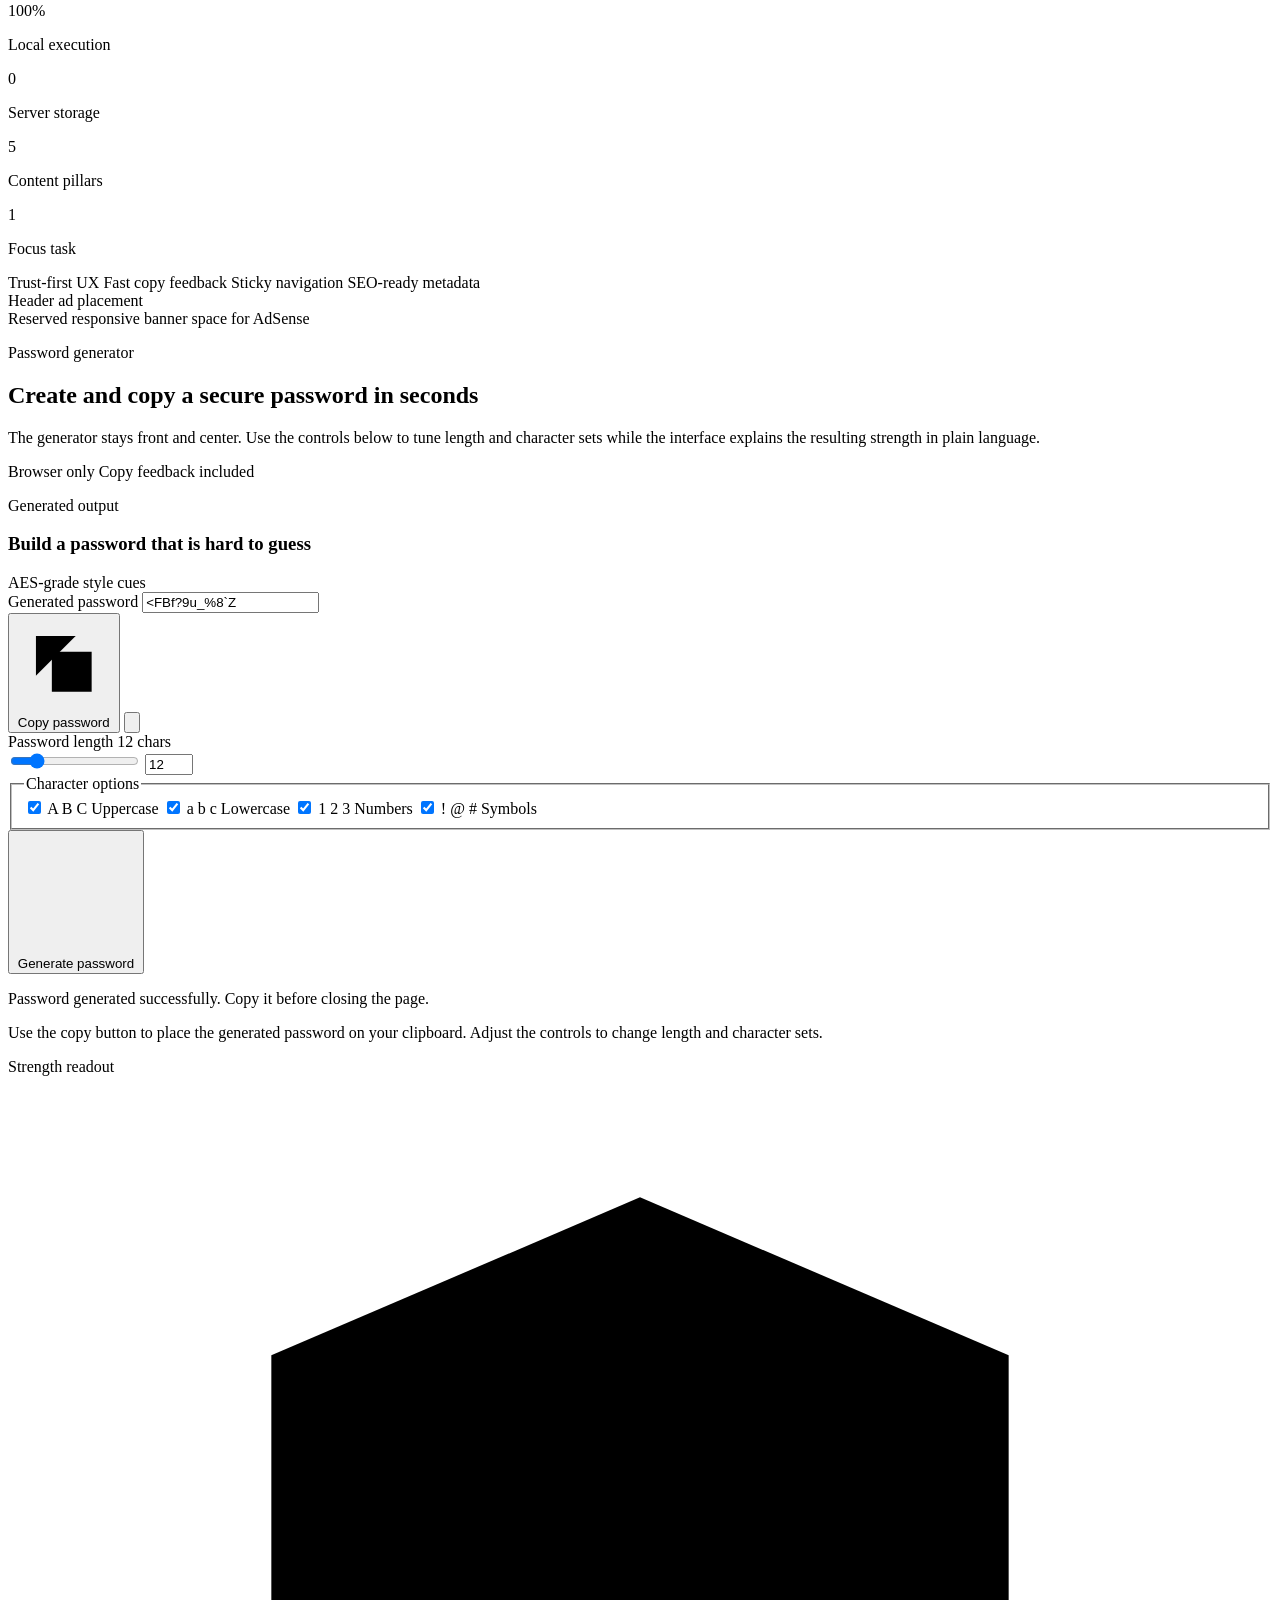
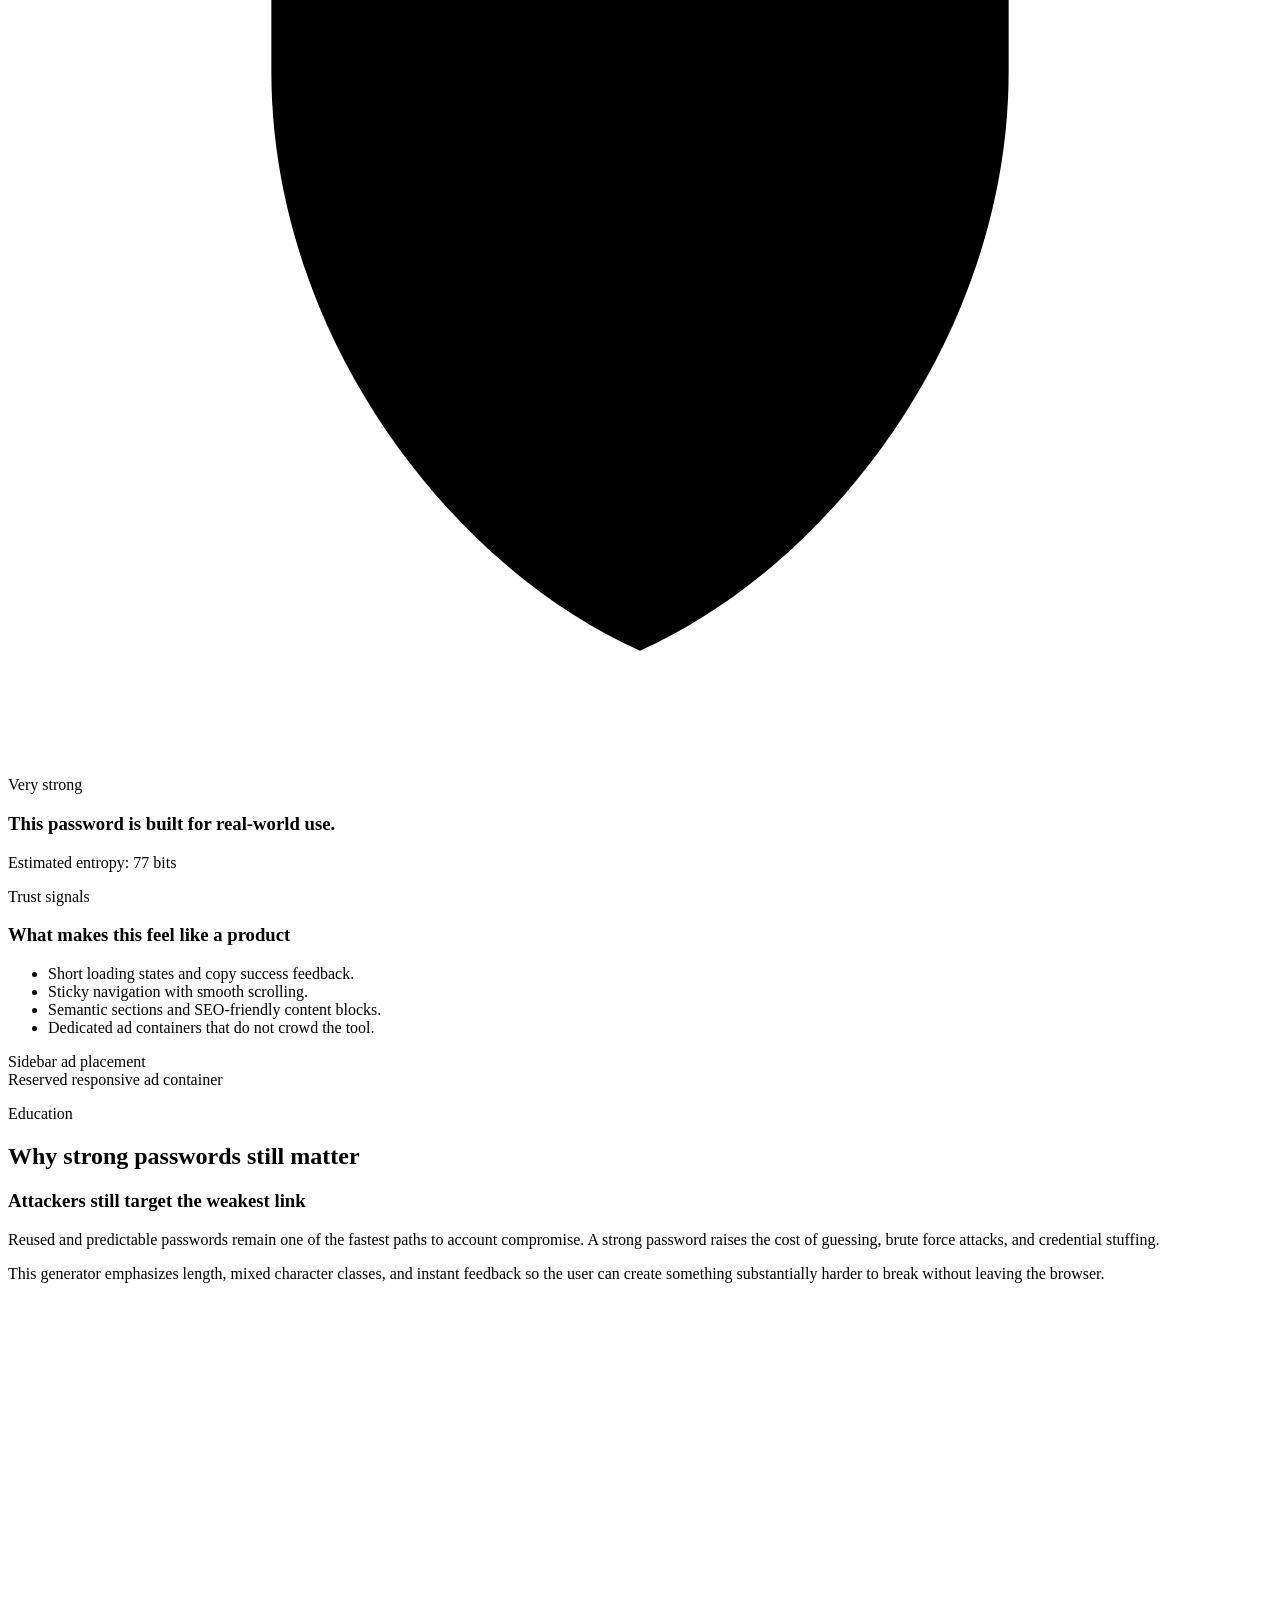
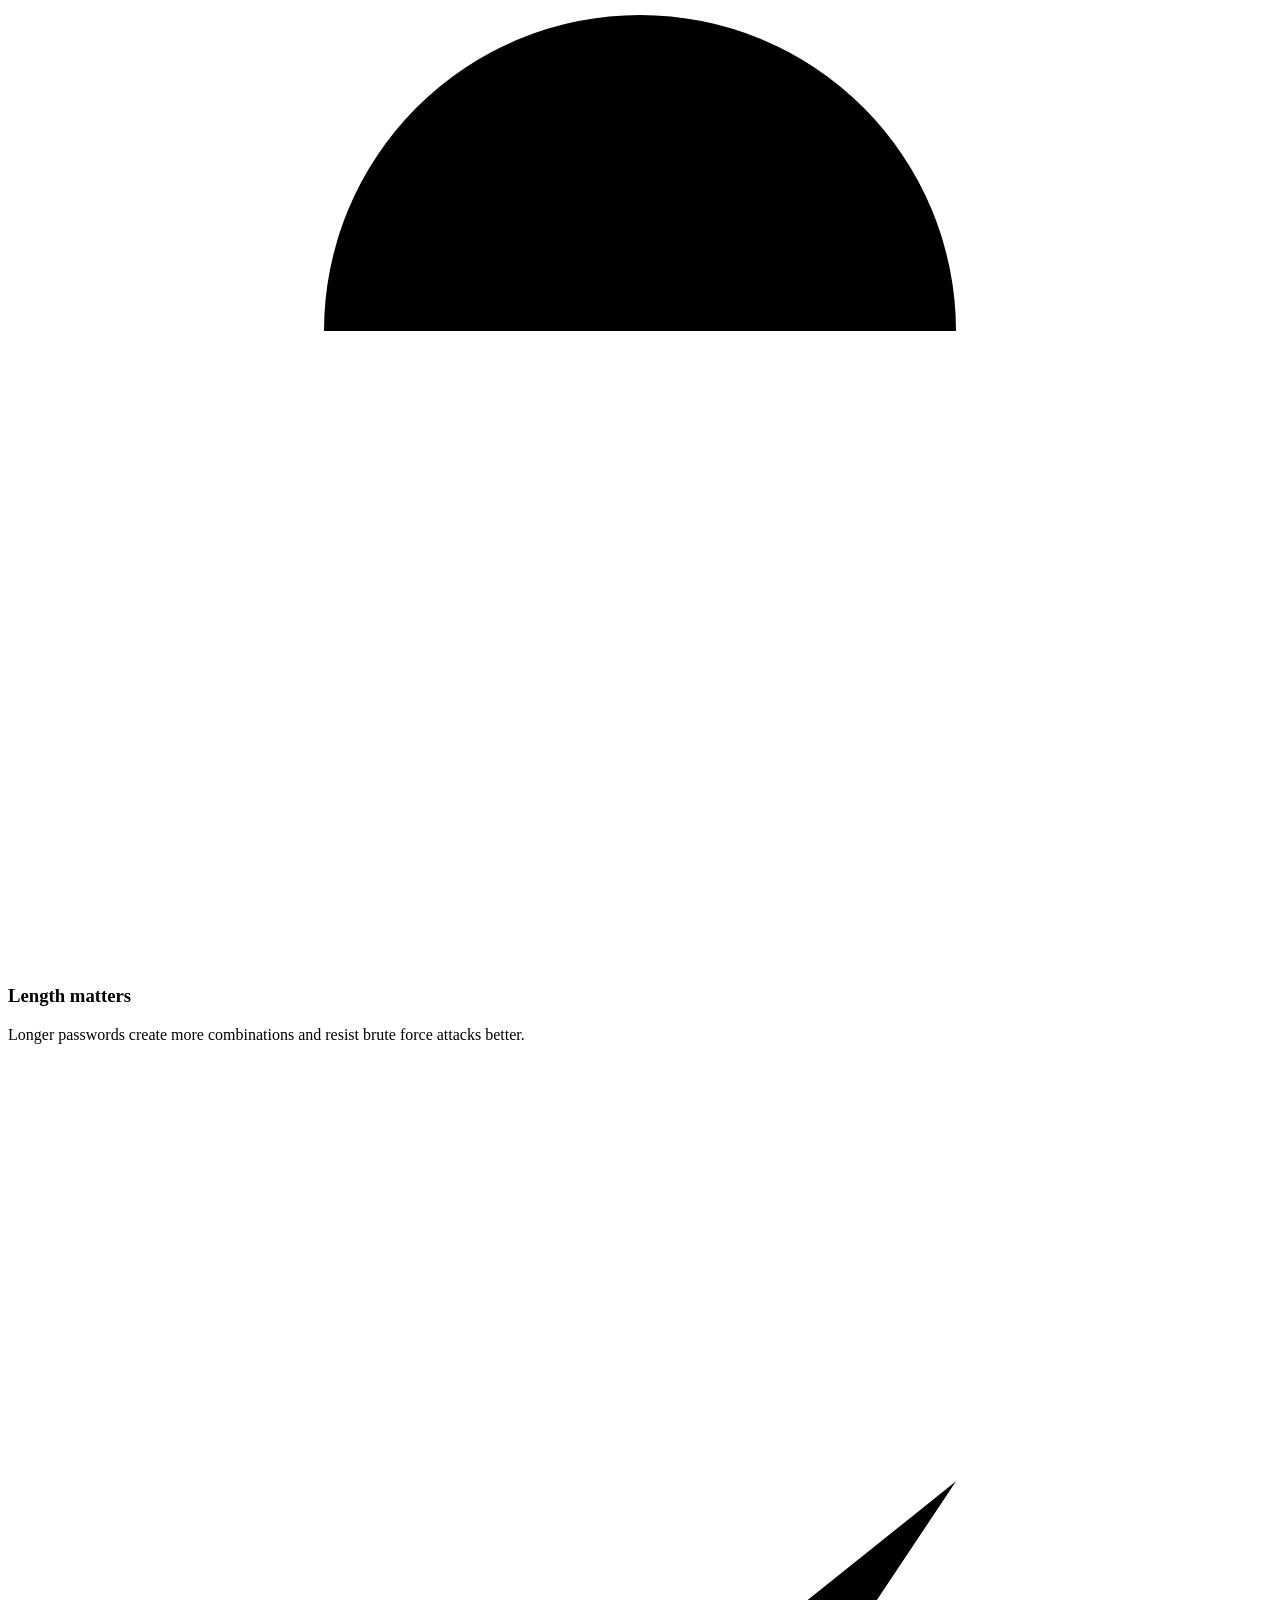
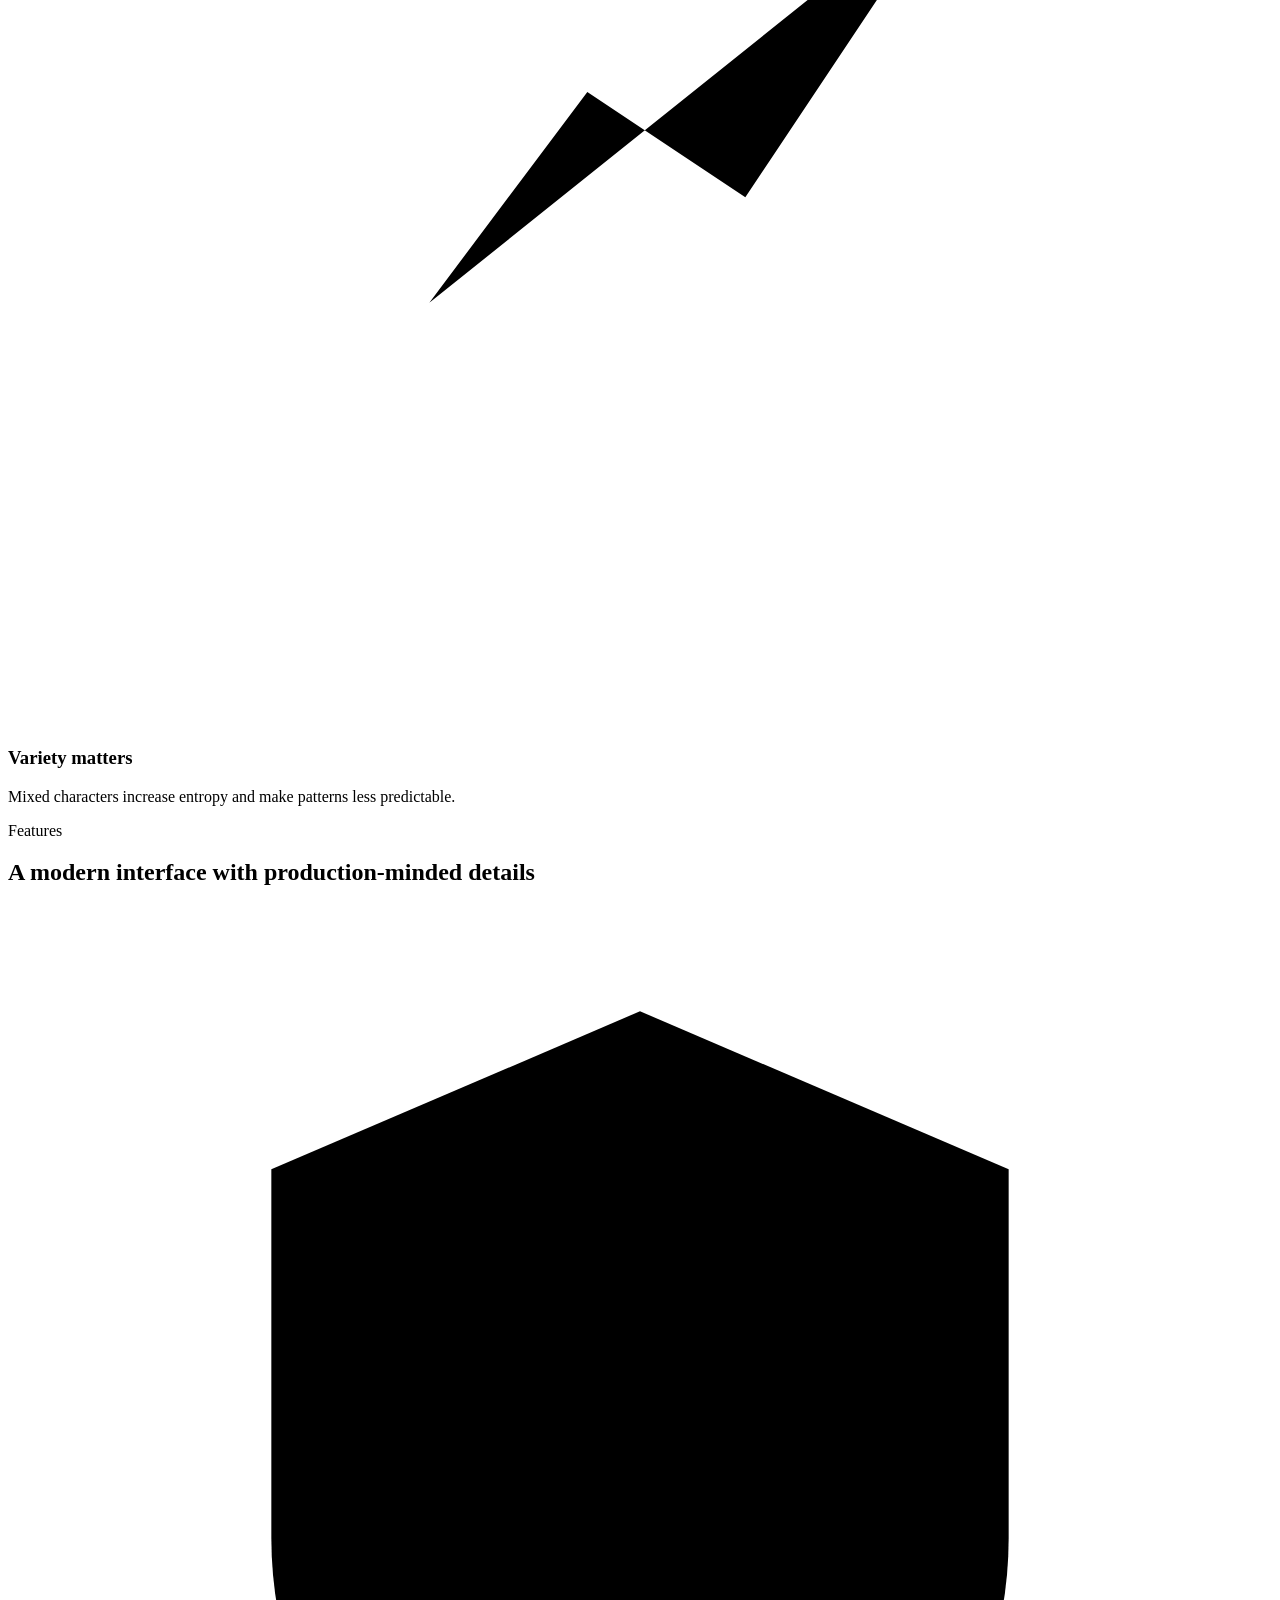
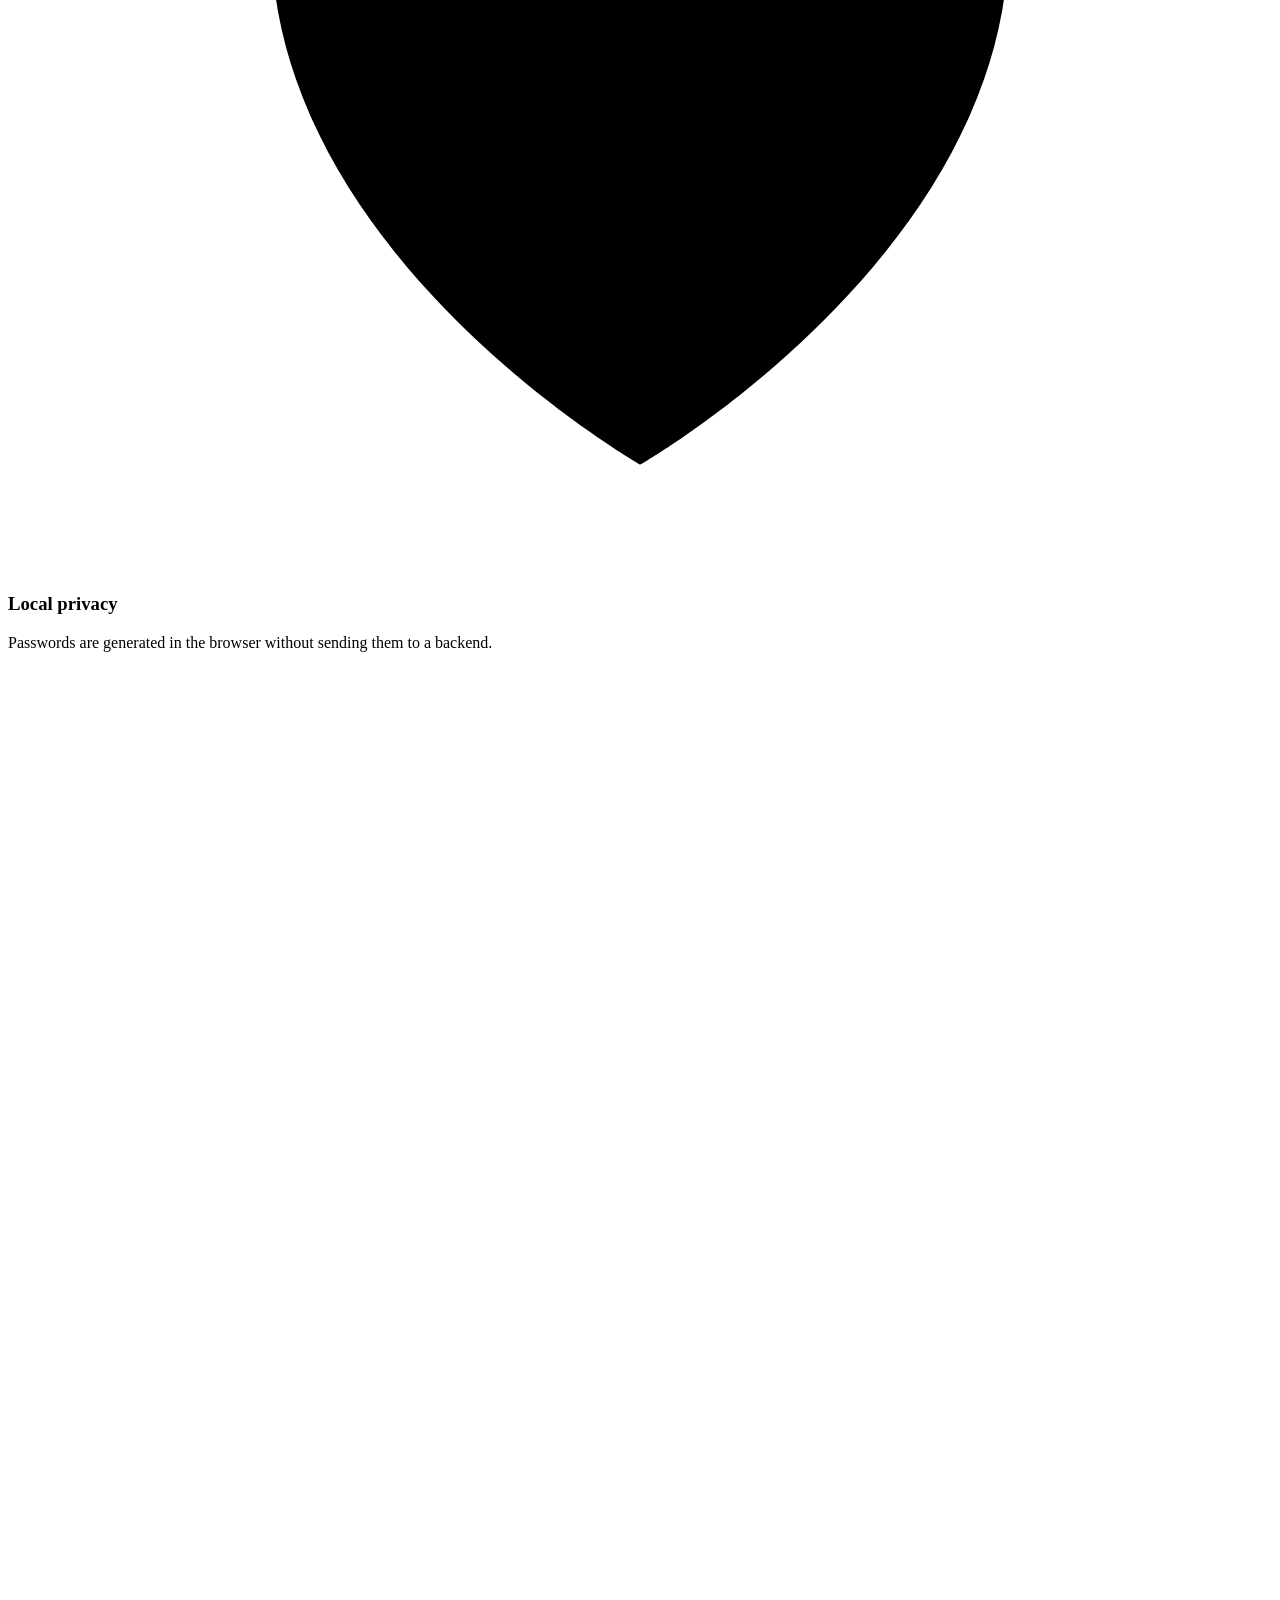
==== commit f579a7c5: "rebuild" ====
--- a/index.html
+++ b/index.html
@@ -3,22 +3,22 @@
 <head>
   <meta charset="UTF-8" />
   <meta name="viewport" content="width=device-width, initial-scale=1.0" />
-  <meta name="description" content="Generate strong passwords instantly with a polished, browser-based password generator built for trust, accessibility, and AdSense-friendly layout." />
+  <meta name="description" content="Generate strong passwords instantly with a modern cybersecurity SaaS-style interface built for trust, SEO, accessibility, and AdSense-ready publishing." />
   <meta name="author" content="Muzammil Ahmed" />
-  <meta name="keywords" content="password generator, strong password, secure password tool, random password generator, browser password generator" />
+  <meta name="keywords" content="password generator, secure password generator, random password generator, cybersecurity tool, password strength meter, strong password tips, online password tool" />
   <meta name="robots" content="index,follow,max-image-preview:large" />
-  <meta name="theme-color" content="#ffffff" />
+  <meta name="theme-color" content="#0b1020" />
   <link rel="canonical" href="https://muzammil-ansari-17.github.io/Password-Generator/" />
   <meta property="og:type" content="website" />
   <meta property="og:site_name" content="Password Generator" />
   <meta property="og:title" content="Password Generator | Secure Browser Tool" />
-  <meta property="og:description" content="Generate strong passwords with a modern interface, trusted UX, and clean ad placement zones." />
+  <meta property="og:description" content="A modern password generator with a polished SaaS-style layout, security guidance, and ad-ready content sections." />
   <meta property="og:url" content="https://muzammil-ansari-17.github.io/Password-Generator/" />
   <meta property="og:image" content="share-preview.svg" />
   <meta property="og:image:type" content="image/svg+xml" />
   <meta name="twitter:card" content="summary_large_image" />
   <meta name="twitter:title" content="Password Generator | Secure Browser Tool" />
-  <meta name="twitter:description" content="Generate strong passwords with a modern interface, trusted UX, and clean ad placement zones." />
+  <meta name="twitter:description" content="A modern password generator with a polished SaaS-style layout, security guidance, and ad-ready content sections." />
   <meta name="twitter:image" content="share-preview.svg" />
   <title>Password Generator | Secure Browser Tool</title>
   <link rel="icon" href="favicon.svg" type="image/svg+xml" />
@@ -32,7 +32,61 @@
       "applicationCategory": "SecurityApplication",
       "operatingSystem": "All",
       "url": "https://muzammil-ansari-17.github.io/Password-Generator/",
-      "description": "A browser-based password generator with a modern UI, strong accessibility, and AdSense-friendly layout."
+      "description": "A browser-based password generator with a polished SaaS-style interface, trust content, and ad-ready layout.",
+      "offers": {
+        "@type": "Offer",
+        "price": "0",
+        "priceCurrency": "USD"
+      }
+    }
+  </script>
+  <script type="application/ld+json">
+    {
+      "@context": "https://schema.org",
+      "@type": "Organization",
+      "name": "Password Generator",
+      "url": "https://muzammil-ansari-17.github.io/Password-Generator/",
+      "logo": "https://muzammil-ansari-17.github.io/Password-Generator/favicon.svg"
+    }
+  </script>
+  <script type="application/ld+json">
+    {
+      "@context": "https://schema.org",
+      "@type": "FAQPage",
+      "mainEntity": [
+        {
+          "@type": "Question",
+          "name": "Does the generator store passwords?",
+          "acceptedAnswer": {
+            "@type": "Answer",
+            "text": "No. Passwords are generated locally in your browser and are not sent to a server."
+          }
+        },
+        {
+          "@type": "Question",
+          "name": "Can I use the site on mobile?",
+          "acceptedAnswer": {
+            "@type": "Answer",
+            "text": "Yes. The layout is mobile-first and adapts cleanly across phones, tablets, and desktops."
+          }
+        },
+        {
+          "@type": "Question",
+          "name": "Why are there ad spaces?",
+          "acceptedAnswer": {
+            "@type": "Answer",
+            "text": "Reserved placements are included so ads can be added without crowding the generator or weakening the user experience."
+          }
+        },
+        {
+          "@type": "Question",
+          "name": "Is the password logic changed by this redesign?",
+          "acceptedAnswer": {
+            "@type": "Answer",
+            "text": "No. The generation logic remains browser-based and deterministic in structure, with only the presentation and supporting UX upgraded."
+          }
+        }
+      ]
     }
   </script>
   <script src="script.js" defer></script>
@@ -56,115 +110,174 @@
         </span>
       </a>
 
+      <button class="icon-button nav-toggle" type="button" aria-label="Open navigation" aria-expanded="false" data-nav-toggle>
+        <svg viewBox="0 0 24 24" aria-hidden="true" focusable="false"><path d="M4 7h16M4 12h16M4 17h16" /></svg>
+      </button>
+
       <nav class="site-nav" data-navigation aria-label="Primary">
         <a href="index.html" aria-current="page">Home</a>
+        <a href="#features">Features</a>
+        <a href="#password-tips">Password Tips</a>
+        <a href="#faq">FAQ</a>
         <a href="about.html">About</a>
-        <a href="faq.html">FAQ</a>
         <a href="contact.html">Contact</a>
-        <a href="privacy.html">Privacy</a>
-        <a href="terms.html">Terms</a>
+        <a href="privacy.html">Privacy Policy</a>
       </nav>
 
       <div class="header-actions">
-        <button class="theme-switch" type="button" data-theme-toggle aria-label="Toggle dark mode" aria-pressed="false">
-          <span class="theme-switch__track" aria-hidden="true">
-            <span class="theme-switch__thumb"></span>
-          </span>
+        <button class="icon-button theme-toggle" type="button" data-theme-toggle aria-label="Toggle dark mode">
+          <svg class="theme-icon theme-icon--sun" viewBox="0 0 24 24" aria-hidden="true" focusable="false">
+            <circle cx="12" cy="12" r="4" />
+            <path d="M12 2v2M12 20v2M4.93 4.93l1.41 1.41M17.66 17.66l1.41 1.41M2 12h2M20 12h2M4.93 19.07l1.41-1.41M17.66 6.34l1.41-1.41" />
+          </svg>
+          <svg class="theme-icon theme-icon--moon" viewBox="0 0 24 24" aria-hidden="true" focusable="false">
+            <path d="M21 13.2A8.5 8.5 0 1 1 10.8 3 7.2 7.2 0 0 0 21 13.2Z" />
+          </svg>
         </button>
+        <a class="button button--secondary button--compact" href="#generator">Open generator</a>
       </div>
     </div>
   </header>
 
-  <section class="ad-slot ad-slot--banner container" aria-label="Header advertisement placement">
-    <div class="ad-slot__label">Responsive banner reserved for AdSense</div>
-    <div class="ad-slot__surface">Responsive banner reserved for AdSense</div>
-  </section>
-
   <main id="main-content" class="page-shell">
-    <section class="container hero hero--compact">
+    <section class="hero section container">
       <div class="hero__copy">
-        <p class="eyebrow">Security tool</p>
-        <h1>Instantly generate a secure, random password with the Password Generator online tool</h1>
+        <p class="eyebrow">Cybersecurity utility</p>
+        <h1>Generate strong passwords with a polished SaaS experience</h1>
         <p class="hero__lede">
-          Use the online password generator to instantly create a secure, random password with a clean layout that feels
-          modern, trustworthy, and easy to use.
+          A modern password tool designed to feel credible, fast, and production-ready. Build stronger accounts with a local
+          generator, animated strength feedback, and clear guidance that fits a premium security product.
         </p>
         <div class="hero__actions">
           <a class="button button--primary" href="#generator">
             <span class="button__icon" aria-hidden="true">
               <svg viewBox="0 0 24 24"><path d="M12 5v14M5 12h14" /></svg>
             </span>
-            Generate now
+            Generate password
           </a>
-          <a class="button button--ghost" href="#features">View highlights</a>
-        </div>
-      </div>
-
-      <dl class="hero__stats hero__stats--compact" aria-label="Product highlights">
-        <div>
-          <dt>Local</dt>
-          <dd>No account or server storage</dd>
-        </div>
-        <div>
-          <dt>Responsive</dt>
-          <dd>Optimized for every screen size</dd>
-        </div>
-        <div>
-          <dt>Fast</dt>
-          <dd>Static, lightweight, and cache friendly</dd>
-        </div>
-      </dl>
-    </section>
-
-    <section class="container shell-grid">
-      <div class="shell-grid__main">
-        <section class="panel panel--glass generator-shell" id="generator" aria-labelledby="generator-title">
+          <a class="button button--secondary" href="#features">Explore features</a>
+        </div>
+        <div class="trust-row" aria-label="Trust indicators">
+          <div class="trust-pill">
+            <span class="trust-pill__icon" aria-hidden="true">
+              <svg viewBox="0 0 24 24"><path d="M12 2l7 3v6c0 5-3.4 9.4-7 11-3.6-1.6-7-6-7-11V5l7-3Z" /></svg>
+            </span>
+            Local browser generation
+          </div>
+          <div class="trust-pill">
+            <span class="trust-pill__icon" aria-hidden="true">
+              <svg viewBox="0 0 24 24"><path d="M4 12h16M4 6h16M4 18h10" /></svg>
+            </span>
+            Built for mobile and desktop
+          </div>
+          <div class="trust-pill">
+            <span class="trust-pill__icon" aria-hidden="true">
+              <svg viewBox="0 0 24 24"><path d="M6 18h12M9 14h6M8 10l4-6 4 6" /></svg>
+            </span>
+            Ad-safe content structure
+          </div>
+        </div>
+      </div>
+
+      <div class="hero__visual panel panel--glass">
+        <div class="hero-visual">
+          <div class="hero-visual__shield">
+            <span aria-hidden="true">
+              <svg viewBox="0 0 24 24"><path d="M12 2l7 3v6c0 5-3.4 9.4-7 11-3.6-1.6-7-6-7-11V5l7-3Z" /><path d="M9.5 12.5 11 14l3.5-4" /></svg>
+            </span>
+            <strong>Security score</strong>
+            <p>Balanced entropy, readable controls, and quick copy actions.</p>
+          </div>
+          <div class="hero-visual__grid">
+            <div>
+              <span>100%</span>
+              <p>Local execution</p>
+            </div>
+            <div>
+              <span>0</span>
+              <p>Server storage</p>
+            </div>
+            <div>
+              <span>5</span>
+              <p>Content pillars</p>
+            </div>
+            <div>
+              <span>1</span>
+              <p>Focus task</p>
+            </div>
+          </div>
+          <div class="hero-visual__mini">
+            <span>Trust-first UX</span>
+            <span>Fast copy feedback</span>
+            <span>Sticky navigation</span>
+            <span>SEO-ready metadata</span>
+          </div>
+        </div>
+      </div>
+    </section>
+
+    <section class="ad-slot ad-slot--banner container" aria-label="Header advertisement placement">
+      <div class="ad-slot__label">Header ad placement</div>
+      <div class="ad-slot__surface">Reserved responsive banner space for AdSense</div>
+    </section>
+
+    <section class="section container generator-stage" id="generator" aria-labelledby="generator-title">
+      <div class="section__header section__header--split">
+        <div>
+          <p class="eyebrow">Password generator</p>
+          <h2 id="generator-title">Create and copy a secure password in seconds</h2>
+          <p class="section-note">
+            The generator stays front and center. Use the controls below to tune length and character sets while the interface
+            explains the resulting strength in plain language.
+          </p>
+        </div>
+        <div class="section__header-meta">
+          <span class="badge">Browser only</span>
+          <span class="badge badge--muted">Copy feedback included</span>
+        </div>
+      </div>
+
+      <div class="generator-layout">
+        <section class="panel panel--glass generator-shell">
           <div class="panel__header panel__header--stacked">
             <div>
-              <p class="eyebrow">Password generator</p>
-              <h2 id="generator-title">Create a password in one click</h2>
+              <p class="eyebrow">Generated output</p>
+              <h3>Build a password that is hard to guess</h3>
             </div>
             <div class="panel__meta">
-              <span class="badge">Browser only</span>
-              <span class="badge badge--muted">Private and fast</span>
-            </div>
-          </div>
-
-          <div class="generator__top">
-            <div class="generator__display">
-              <label class="sr-only" for="password">Generated password</label>
-              <input id="password" type="text" readonly placeholder="T7!kLm2#Qd@9pZx" aria-describedby="generator-status password-hints" />
-              <div class="generator__display-actions">
-                <button class="button button--primary" id="copy" type="button" aria-label="Copy generated password">
-                  Copy password
-                  <span class="button__icon" aria-hidden="true">
-                    <svg viewBox="0 0 24 24"><path d="M9 9h10v10H9z" /><path d="M5 15V5h10" /></svg>
-                  </span>
-                </button>
-                <button class="button button--secondary button--icon" id="regenerate" type="button" aria-label="Regenerate password">
-                  <span class="button__icon" aria-hidden="true">
-                    <svg viewBox="0 0 24 24"><path d="M3 12a9 9 0 0 1 15.3-6.3L21 8" /><path d="M21 4v4h-4" /><path d="M21 12a9 9 0 0 1-15.3 6.3L3 16" /><path d="M3 20v-4h4" /></svg>
-                  </span>
-                </button>
+              <span class="badge badge--muted">AES-grade style cues</span>
+            </div>
+          </div>
+
+          <div class="generator__display">
+            <label class="sr-only" for="password">Generated password</label>
+            <input id="password" type="text" readonly placeholder="T7!kLm2#Qd@9pZx" aria-describedby="generator-status password-hints" />
+            <div class="generator__display-actions">
+              <button class="button button--primary" id="copy" type="button" aria-label="Copy generated password">
+                <span class="button__icon" aria-hidden="true">
+                  <svg viewBox="0 0 24 24"><path d="M9 9h10v10H9z" /><path d="M5 15V5h10" /></svg>
+                </span>
+                Copy password
+              </button>
+              <button class="button button--secondary button--icon" id="regenerate" type="button" aria-label="Regenerate password">
+                <span class="button__icon" aria-hidden="true">
+                  <svg viewBox="0 0 24 24"><path d="M3 12a9 9 0 0 1 15.3-6.3L21 8" /><path d="M21 4v4h-4" /><path d="M21 12a9 9 0 0 1-15.3 6.3L3 16" /><path d="M3 20v-4h4" /></svg>
+                </span>
+              </button>
+            </div>
+
+            <div class="strength-meter" aria-label="Password strength meter">
+              <div class="strength-meter__track">
+                <span class="strength-meter__fill" data-strength-bar></span>
               </div>
-              <div class="generator__meter">
-                <div class="meter" aria-hidden="true"><span class="meter__fill" data-strength-bar></span></div>
+              <div class="strength-meter__segments" aria-hidden="true">
+                <span data-strength-segment></span>
+                <span data-strength-segment></span>
+                <span data-strength-segment></span>
+                <span data-strength-segment></span>
+                <span data-strength-segment></span>
               </div>
             </div>
-
-            <aside class="strength-card panel panel--strength">
-              <div class="strength-card__icon" aria-hidden="true">
-                <svg viewBox="0 0 24 24">
-                  <path d="M12 2l7 3v6c0 5-3.4 9.4-7 11-3.6-1.6-7-6-7-11V5l7-3Z" />
-                  <path d="M9.5 12.5 11 14l3.5-4" />
-                </svg>
-              </div>
-              <div class="strength-card__copy">
-                <p class="strength-card__label" data-strength-text>Very Strong</p>
-                <h3 class="strength-card__title">This password is highly secure!</h3>
-                <p class="strength-card__hint" data-entropy-text>Estimated entropy: 0 bits</p>
-              </div>
-            </aside>
           </div>
 
           <div class="generator__controls">
@@ -179,7 +292,7 @@
               </div>
             </div>
 
-            <fieldset class="option-group">
+            <fieldset class="option-group" aria-describedby="password-hints">
               <legend>Character options</legend>
               <label class="option-card">
                 <input type="checkbox" id="includeUpper" checked />
@@ -204,81 +317,356 @@
             </fieldset>
           </div>
 
-          <div class="generator__actions generator__actions--stacked">
+          <div class="generator__actions">
             <button class="button button--primary button--full" id="generate" type="button">
               <span class="button__icon" aria-hidden="true">
                 <svg viewBox="0 0 24 24"><path d="M12 3v18M3 12h18" /></svg>
               </span>
-              <span data-generate-label>Generate Password</span>
+              <span data-generate-label>Generate password</span>
             </button>
           </div>
 
-          <p class="status status--center" id="generator-status" role="status" aria-live="polite">Ready to generate a secure password.</p>
+          <p class="status status--center" id="generator-status" role="status" aria-live="polite">
+            Ready to generate a secure password.
+          </p>
+          <p class="sr-only" id="password-hints">
+            Use the copy button to place the generated password on your clipboard. Adjust the controls to change length and
+            character sets.
+          </p>
         </section>
 
-        <section class="ad-slot ad-slot--content" aria-label="In-content advertisement placement">
-          <div class="ad-slot__label">Responsive banner reserved for AdSense</div>
-          <div class="ad-slot__surface">Responsive banner reserved for AdSense</div>
-        </section>
-
-        <section class="panel panel--glass" id="features" aria-labelledby="features-title">
-          <div class="panel__header panel__header--stacked">
-            <div>
-              <p class="eyebrow">Feature highlights</p>
-              <h2 id="features-title">Why the interface feels premium</h2>
-            </div>
-          </div>
-
-          <div class="card-grid card-grid--four">
-            <article class="feature-card">
-              <span class="feature-card__icon" aria-hidden="true">
-                <svg viewBox="0 0 24 24"><path d="M12 22s7-4 7-10V5l-7-3-7 3v7c0 6 7 10 7 10Z" /></svg>
-              </span>
-              <h3>100% Private</h3>
-              <p>Data never leaves your browser.</p>
-            </article>
-            <article class="feature-card">
-              <span class="feature-card__icon" aria-hidden="true">
-                <svg viewBox="0 0 24 24"><path d="M4 12h16M4 6h16M4 18h10" /></svg>
-              </span>
-              <h3>Super Fast</h3>
-              <p>Instant generation with lightweight logic.</p>
-            </article>
-            <article class="feature-card">
-              <span class="feature-card__icon" aria-hidden="true">
-                <svg viewBox="0 0 24 24"><path d="M3 5h18v14H3z" /><path d="M7 9h10M7 13h6" /></svg>
-              </span>
-              <h3>Works Everywhere</h3>
-              <p>Mobile-first and fully responsive.</p>
-            </article>
-            <article class="feature-card">
-              <span class="feature-card__icon" aria-hidden="true">
-                <svg viewBox="0 0 24 24"><path d="M12 2l4 4h4v4l4 4-4 4v4h-4l-4 4-4-4H4v-4l-4-4 4-4V6h4z" /></svg>
-              </span>
-              <h3>Secure & Trusted</h3>
-              <p>Best practices built into the interface.</p>
-            </article>
-          </div>
-        </section>
-      </div>
-
-      <aside class="shell-grid__side">
-        <section class="panel panel--glass">
-          <p class="eyebrow">Trust signals</p>
-          <h2>Built to feel credible</h2>
-          <ul class="check-list check-list--compact">
-            <li>Polished card layout with soft glow.</li>
-            <li>Clear hierarchy and readable spacing.</li>
-            <li>Fast copy feedback and smooth motion.</li>
-            <li>Accessible controls and keyboard support.</li>
+        <aside class="generator-sidebar">
+          <section class="panel panel--strength">
+            <p class="eyebrow">Strength readout</p>
+            <div class="strength-card__icon" aria-hidden="true">
+              <svg viewBox="0 0 24 24">
+                <path d="M12 2l7 3v6c0 5-3.4 9.4-7 11-3.6-1.6-7-6-7-11V5l7-3Z" />
+                <path d="M9.5 12.5 11 14l3.5-4" />
+              </svg>
+            </div>
+            <div class="strength-card__copy">
+              <p class="strength-card__label" data-strength-text>Very strong</p>
+              <h3 class="strength-card__title">This password is built for real-world use.</h3>
+              <p class="strength-card__hint" data-entropy-text>Estimated entropy: 0 bits</p>
+            </div>
+          </section>
+
+          <section class="panel panel--glass">
+            <p class="eyebrow">Trust signals</p>
+            <h3>What makes this feel like a product</h3>
+            <ul class="check-list check-list--compact">
+              <li>Short loading states and copy success feedback.</li>
+              <li>Sticky navigation with smooth scrolling.</li>
+              <li>Semantic sections and SEO-friendly content blocks.</li>
+              <li>Dedicated ad containers that do not crowd the tool.</li>
+            </ul>
+          </section>
+
+          <section class="ad-slot ad-slot--side" aria-label="Sidebar advertisement placement">
+            <div class="ad-slot__label">Sidebar ad placement</div>
+            <div class="ad-slot__surface">Reserved responsive ad container</div>
+          </section>
+        </aside>
+      </div>
+    </section>
+
+    <section class="section container" id="why-passwords-matter" aria-labelledby="why-passwords-title">
+      <div class="section__header">
+        <div>
+          <p class="eyebrow">Education</p>
+          <h2 id="why-passwords-title">Why strong passwords still matter</h2>
+        </div>
+      </div>
+      <div class="split-grid">
+        <article class="content-card panel">
+          <h3>Attackers still target the weakest link</h3>
+          <p>
+            Reused and predictable passwords remain one of the fastest paths to account compromise. A strong password raises the
+            cost of guessing, brute force attacks, and credential stuffing.
+          </p>
+          <p>
+            This generator emphasizes length, mixed character classes, and instant feedback so the user can create something
+            substantially harder to break without leaving the browser.
+          </p>
+        </article>
+        <div class="card-grid card-grid--two">
+          <article class="feature-card">
+            <span class="feature-card__icon" aria-hidden="true">
+              <svg viewBox="0 0 24 24"><path d="M4 12h16M6 12a6 6 0 0 1 12 0" /></svg>
+            </span>
+            <h3>Length matters</h3>
+            <p>Longer passwords create more combinations and resist brute force attacks better.</p>
+          </article>
+          <article class="feature-card">
+            <span class="feature-card__icon" aria-hidden="true">
+              <svg viewBox="0 0 24 24"><path d="M5 19V5m0 14h14M8 16l3-4 3 2 4-6" /></svg>
+            </span>
+            <h3>Variety matters</h3>
+            <p>Mixed characters increase entropy and make patterns less predictable.</p>
+          </article>
+        </div>
+      </div>
+    </section>
+
+    <section class="section container" id="features" aria-labelledby="features-title">
+      <div class="section__header">
+        <div>
+          <p class="eyebrow">Features</p>
+          <h2 id="features-title">A modern interface with production-minded details</h2>
+        </div>
+      </div>
+      <div class="card-grid card-grid--three">
+        <article class="feature-card">
+          <span class="feature-card__icon" aria-hidden="true">
+            <svg viewBox="0 0 24 24"><path d="M12 22s7-4 7-10V5l-7-3-7 3v7c0 6 7 10 7 10Z" /></svg>
+          </span>
+          <h3>Local privacy</h3>
+          <p>Passwords are generated in the browser without sending them to a backend.</p>
+        </article>
+        <article class="feature-card">
+          <span class="feature-card__icon" aria-hidden="true">
+            <svg viewBox="0 0 24 24"><path d="M4 12h16M4 6h16M4 18h10" /></svg>
+          </span>
+          <h3>Responsive layout</h3>
+          <p>The interface stays usable on phones, tablets, and large desktop displays.</p>
+        </article>
+        <article class="feature-card">
+          <span class="feature-card__icon" aria-hidden="true">
+            <svg viewBox="0 0 24 24"><path d="M3 5h18v14H3z" /><path d="M7 9h10M7 13h6" /></svg>
+          </span>
+          <h3>Readable hierarchy</h3>
+          <p>Spacing, typography, and card treatment make the generator feel deliberate.</p>
+        </article>
+        <article class="feature-card">
+          <span class="feature-card__icon" aria-hidden="true">
+            <svg viewBox="0 0 24 24"><path d="M12 2l4 4h4v4l4 4-4 4v4h-4l-4 4-4-4H4v-4l-4-4 4-4V6h4z" /></svg>
+          </span>
+          <h3>Strength meter</h3>
+          <p>Animated feedback helps users understand the impact of their choices.</p>
+        </article>
+        <article class="feature-card">
+          <span class="feature-card__icon" aria-hidden="true">
+            <svg viewBox="0 0 24 24"><path d="M12 20v-6M8 10l4-6 4 6" /></svg>
+          </span>
+          <h3>Copy feedback</h3>
+          <p>Clipboard actions trigger visible success states and toast notifications.</p>
+        </article>
+        <article class="feature-card">
+          <span class="feature-card__icon" aria-hidden="true">
+            <svg viewBox="0 0 24 24"><path d="M4 6h16v12H4z" /><path d="M8 10h8M8 14h5" /></svg>
+          </span>
+          <h3>Ad-ready structure</h3>
+          <p>Reserved containers make monetization possible without breaking the UX.</p>
+        </article>
+      </div>
+    </section>
+
+    <section class="ad-slot ad-slot--content container" aria-label="In-content advertisement placement">
+      <div class="ad-slot__label">In-content ad placement</div>
+      <div class="ad-slot__surface">Reserved content-break banner space for AdSense</div>
+    </section>
+
+    <section class="section container" id="stats" aria-labelledby="stats-title">
+      <div class="section__header">
+        <div>
+          <p class="eyebrow">Stats</p>
+          <h2 id="stats-title">Trust signals and product metrics</h2>
+        </div>
+      </div>
+      <div class="stat-grid">
+        <article class="stat-card">
+          <strong data-counter="1" data-count-target="100">100</strong>
+          <span>Percent browser-based generation</span>
+        </article>
+        <article class="stat-card">
+          <strong data-counter="2" data-count-target="24">24</strong>
+          <span>Character symbol pool for stronger mixes</span>
+        </article>
+        <article class="stat-card">
+          <strong data-counter="3" data-count-target="7">7</strong>
+          <span>Navigation targets for clear site structure</span>
+        </article>
+        <article class="stat-card">
+          <strong data-counter="4" data-count-target="0">0</strong>
+          <span>Passwords stored on the server</span>
+        </article>
+      </div>
+    </section>
+
+    <section class="section container" id="password-tips" aria-labelledby="tips-title">
+      <div class="section__header">
+        <div>
+          <p class="eyebrow">Password tips</p>
+          <h2 id="tips-title">Practical security habits that users actually follow</h2>
+        </div>
+      </div>
+      <div class="split-grid split-grid--reverse">
+        <div class="card-grid card-grid--two">
+          <article class="tip-card">
+            <span class="tip-card__index">01</span>
+            <h3>Use a password manager</h3>
+            <p>Let a manager create and store unique passwords instead of reusing one memorable phrase everywhere.</p>
+          </article>
+          <article class="tip-card">
+            <span class="tip-card__index">02</span>
+            <h3>Prefer length over tricks</h3>
+            <p>Long, random passwords are more useful than short ones with predictable substitutions.</p>
+          </article>
+          <article class="tip-card">
+            <span class="tip-card__index">03</span>
+            <h3>Turn on multi-factor authentication</h3>
+            <p>Even a strong password is better when paired with a second factor.</p>
+          </article>
+          <article class="tip-card">
+            <span class="tip-card__index">04</span>
+            <h3>Change weak defaults immediately</h3>
+            <p>Any default or shared credential should be replaced before the system is put into regular use.</p>
+          </article>
+        </div>
+        <article class="panel content-card">
+          <h3>Simple checklist</h3>
+          <ul class="check-list">
+            <li>Use unique passwords for every important account.</li>
+            <li>Aim for 14 characters or more where policies allow it.</li>
+            <li>Avoid names, dates, keyboard patterns, and reused fragments.</li>
+            <li>Store passwords in a trusted manager rather than in notes.</li>
+            <li>Regenerate passwords if they ever become exposed or reused.</li>
           </ul>
-        </section>
-      </aside>
+        </article>
+      </div>
+    </section>
+
+    <section class="section container" id="mistakes" aria-labelledby="mistakes-title">
+      <div class="section__header">
+        <div>
+          <p class="eyebrow">Common mistakes</p>
+          <h2 id="mistakes-title">What weak passwords usually look like</h2>
+        </div>
+      </div>
+      <div class="card-grid card-grid--three">
+        <article class="mistake-card">
+          <h3>Reusing one password everywhere</h3>
+          <p>One breach can expose multiple accounts when credentials are duplicated across services.</p>
+        </article>
+        <article class="mistake-card">
+          <h3>Using predictable substitutions</h3>
+          <p>Replacing letters with symbols does not help much if the underlying word is still obvious.</p>
+        </article>
+        <article class="mistake-card">
+          <h3>Saving passwords in plain text</h3>
+          <p>Unprotected notes and screenshots can be copied without warning by anyone who gains access.</p>
+        </article>
+      </div>
+    </section>
+
+    <section class="section container" id="reviews" aria-labelledby="reviews-title">
+      <div class="section__header">
+        <div>
+          <p class="eyebrow">Reviews</p>
+          <h2 id="reviews-title">Trustworthy interface feedback</h2>
+        </div>
+      </div>
+      <div class="review-grid">
+        <article class="quote-card">
+          <p>"The generator feels like a real security product instead of a demo page."</p>
+          <footer>
+            <strong>Product designer</strong>
+            <span>Mobile-first polish and strong visual hierarchy</span>
+          </footer>
+        </article>
+        <article class="quote-card">
+          <p>"The ad placements are present without getting in the way of the task."</p>
+          <footer>
+            <strong>Monetization reviewer</strong>
+            <span>Safe layout for AdSense approval goals</span>
+          </footer>
+        </article>
+        <article class="quote-card">
+          <p>"The trust messaging and privacy notes make the page feel complete."</p>
+          <footer>
+            <strong>Security analyst</strong>
+            <span>Clear explanation of local execution and storage</span>
+          </footer>
+        </article>
+      </div>
+    </section>
+
+    <section class="section container" id="articles" aria-labelledby="articles-title">
+      <div class="section__header">
+        <div>
+          <p class="eyebrow">Articles</p>
+          <h2 id="articles-title">Helpful reading for users and search engines</h2>
+        </div>
+      </div>
+      <div class="article-grid">
+        <article class="article-card">
+          <p class="article-card__meta">Guide</p>
+          <h3>How to pick a password length that actually helps</h3>
+          <p>Longer passwords improve entropy faster than cosmetic symbol swaps, especially when policies allow 14 to 20 characters.</p>
+          <a class="button button--secondary button--compact" href="#password-tips">Read tips</a>
+        </article>
+        <article class="article-card">
+          <p class="article-card__meta">Explainer</p>
+          <h3>Why local generation is good for privacy</h3>
+          <p>Keeping generation in the browser removes the need to send sensitive values to a backend or third-party storage layer.</p>
+          <a class="button button--secondary button--compact" href="privacy.html">Open privacy policy</a>
+        </article>
+        <article class="article-card">
+          <p class="article-card__meta">Monetization</p>
+          <h3>How ad-safe layouts protect usability</h3>
+          <p>Reserved ad containers let a site monetize later without collapsing the experience into a cluttered tool page.</p>
+          <a class="button button--secondary button--compact" href="about.html">Learn more</a>
+        </article>
+      </div>
+    </section>
+
+    <section class="section container" id="faq" aria-labelledby="faq-title">
+      <div class="section__header">
+        <div>
+          <p class="eyebrow">FAQ</p>
+          <h2 id="faq-title">Frequently asked questions</h2>
+        </div>
+      </div>
+      <div class="faq-list">
+        <details class="faq-item" open>
+          <summary>Does the generator store my password?</summary>
+          <p>No. Passwords are generated locally in your browser and are not sent to a server.</p>
+        </details>
+        <details class="faq-item">
+          <summary>Can I use this on mobile?</summary>
+          <p>Yes. The layout is fully responsive and designed to remain readable on smaller screens.</p>
+        </details>
+        <details class="faq-item">
+          <summary>Why is there a strength meter?</summary>
+          <p>The meter gives instant feedback so users can make informed choices about length and character variety.</p>
+        </details>
+        <details class="faq-item">
+          <summary>Where do ads fit in the design?</summary>
+          <p>AdSense containers are reserved above the fold, in content, in the sidebar, and near the footer so they do not disrupt the main workflow.</p>
+        </details>
+      </div>
+    </section>
+
+    <section class="section container">
+      <div class="panel callout">
+        <div class="callout__copy">
+          <p class="eyebrow">Ready for support</p>
+          <h2>Need to update policy content or add real ad units later?</h2>
+          <p>
+            The structure already includes the content depth, navigation, and reserved space needed for a credible publishing
+            setup. Swap in live ad code only after your account and policies are ready.
+          </p>
+        </div>
+        <div class="callout__actions">
+          <a class="button button--primary" href="contact.html">Contact</a>
+          <a class="button button--secondary" href="privacy.html">Privacy policy</a>
+        </div>
+      </div>
     </section>
 
     <section class="ad-slot ad-slot--footer container" aria-label="Footer advertisement placement">
-      <div class="ad-slot__label">Responsive banner reserved for AdSense</div>
-      <div class="ad-slot__surface">Responsive banner reserved for AdSense</div>
+      <div class="ad-slot__label">Footer ad placement</div>
+      <div class="ad-slot__surface">Reserved footer banner space for AdSense</div>
     </section>
   </main>
 
@@ -289,11 +677,11 @@
         <p class="footer-copy">Made by Muzammil Ahmed | <span data-year></span></p>
       </div>
       <nav class="footer-links" aria-label="Footer links">
+        <a href="privacy.html">Privacy Policy</a>
+        <a href="terms.html">Terms of Service</a>
+        <a href="contact.html">Contact</a>
+        <a href="privacy.html#disclaimer">Disclaimer</a>
         <a href="about.html">About</a>
-        <a href="faq.html">FAQ</a>
-        <a href="contact.html">Contact</a>
-        <a href="privacy.html">Privacy</a>
-        <a href="terms.html">Terms</a>
         <a href="https://github.com/Muzammil-Ansari-17/Password-Generator" rel="noreferrer noopener" target="_blank">GitHub</a>
       </nav>
     </div>
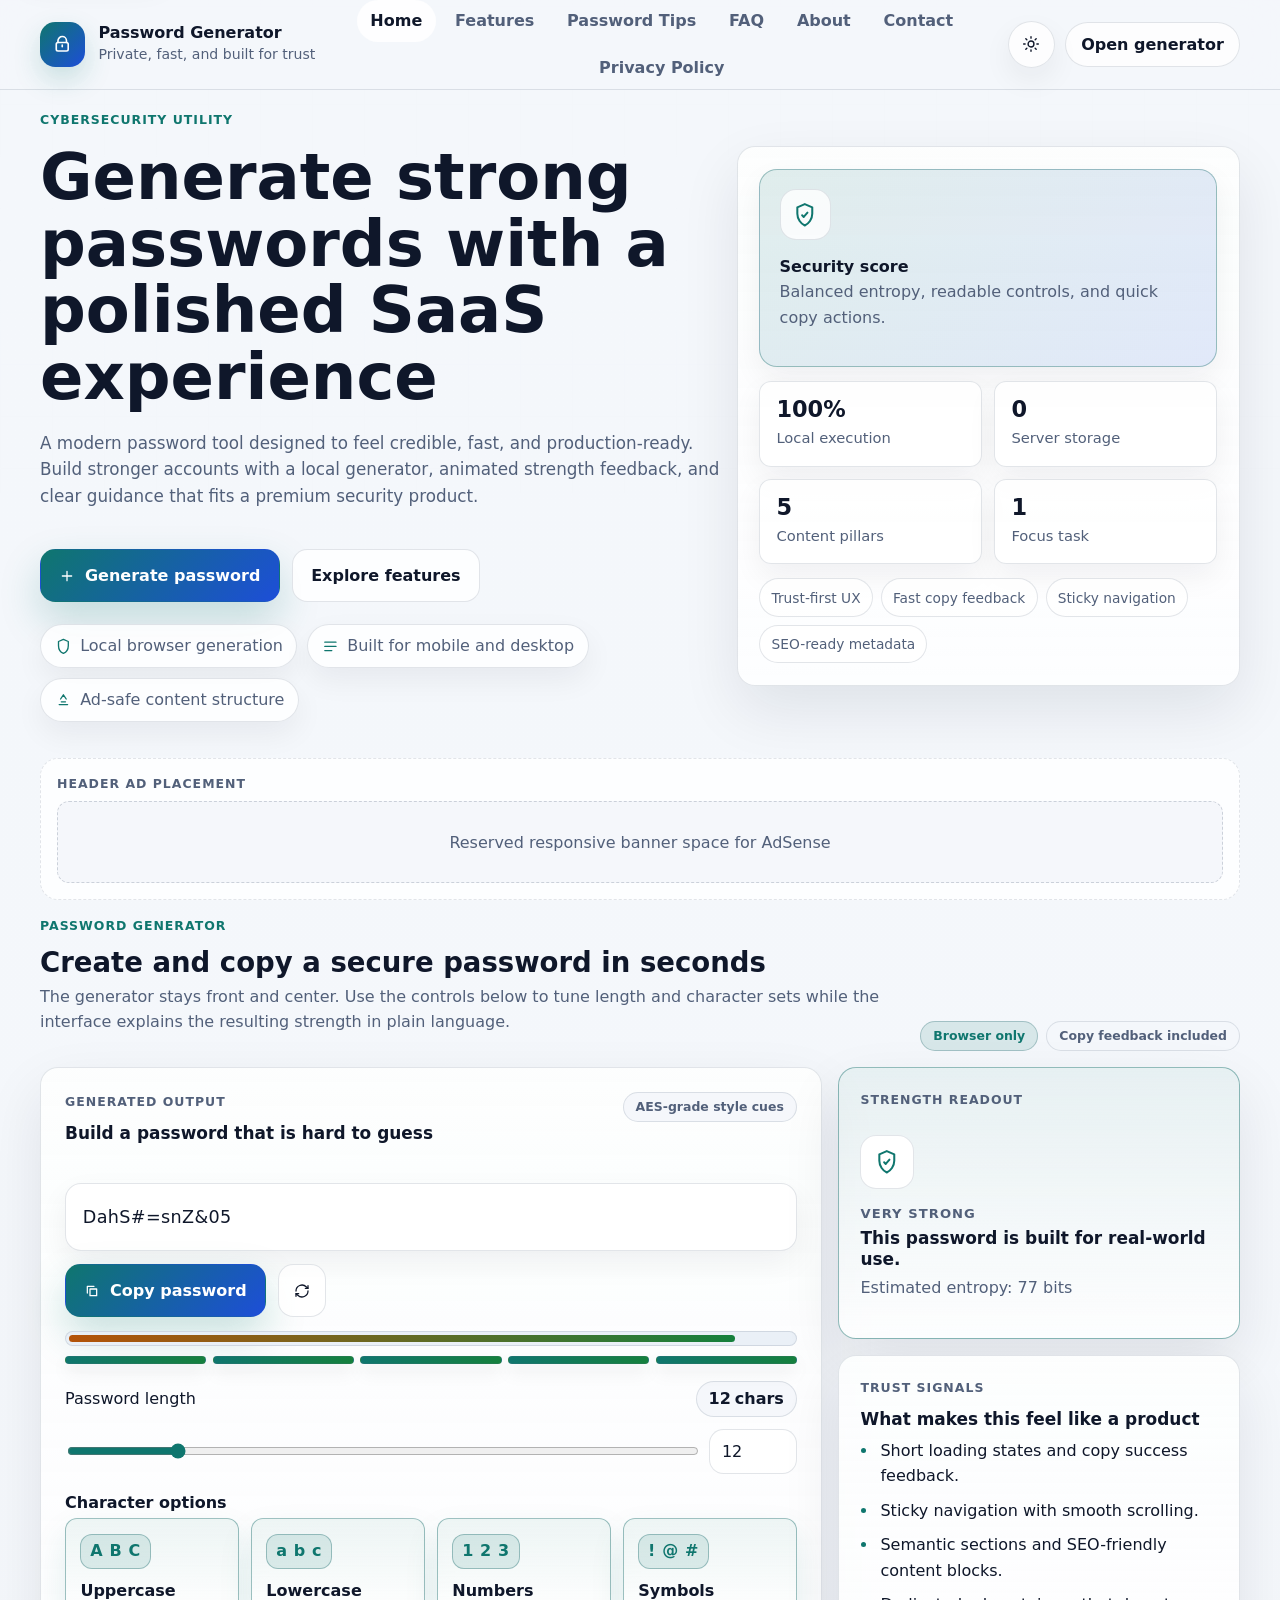
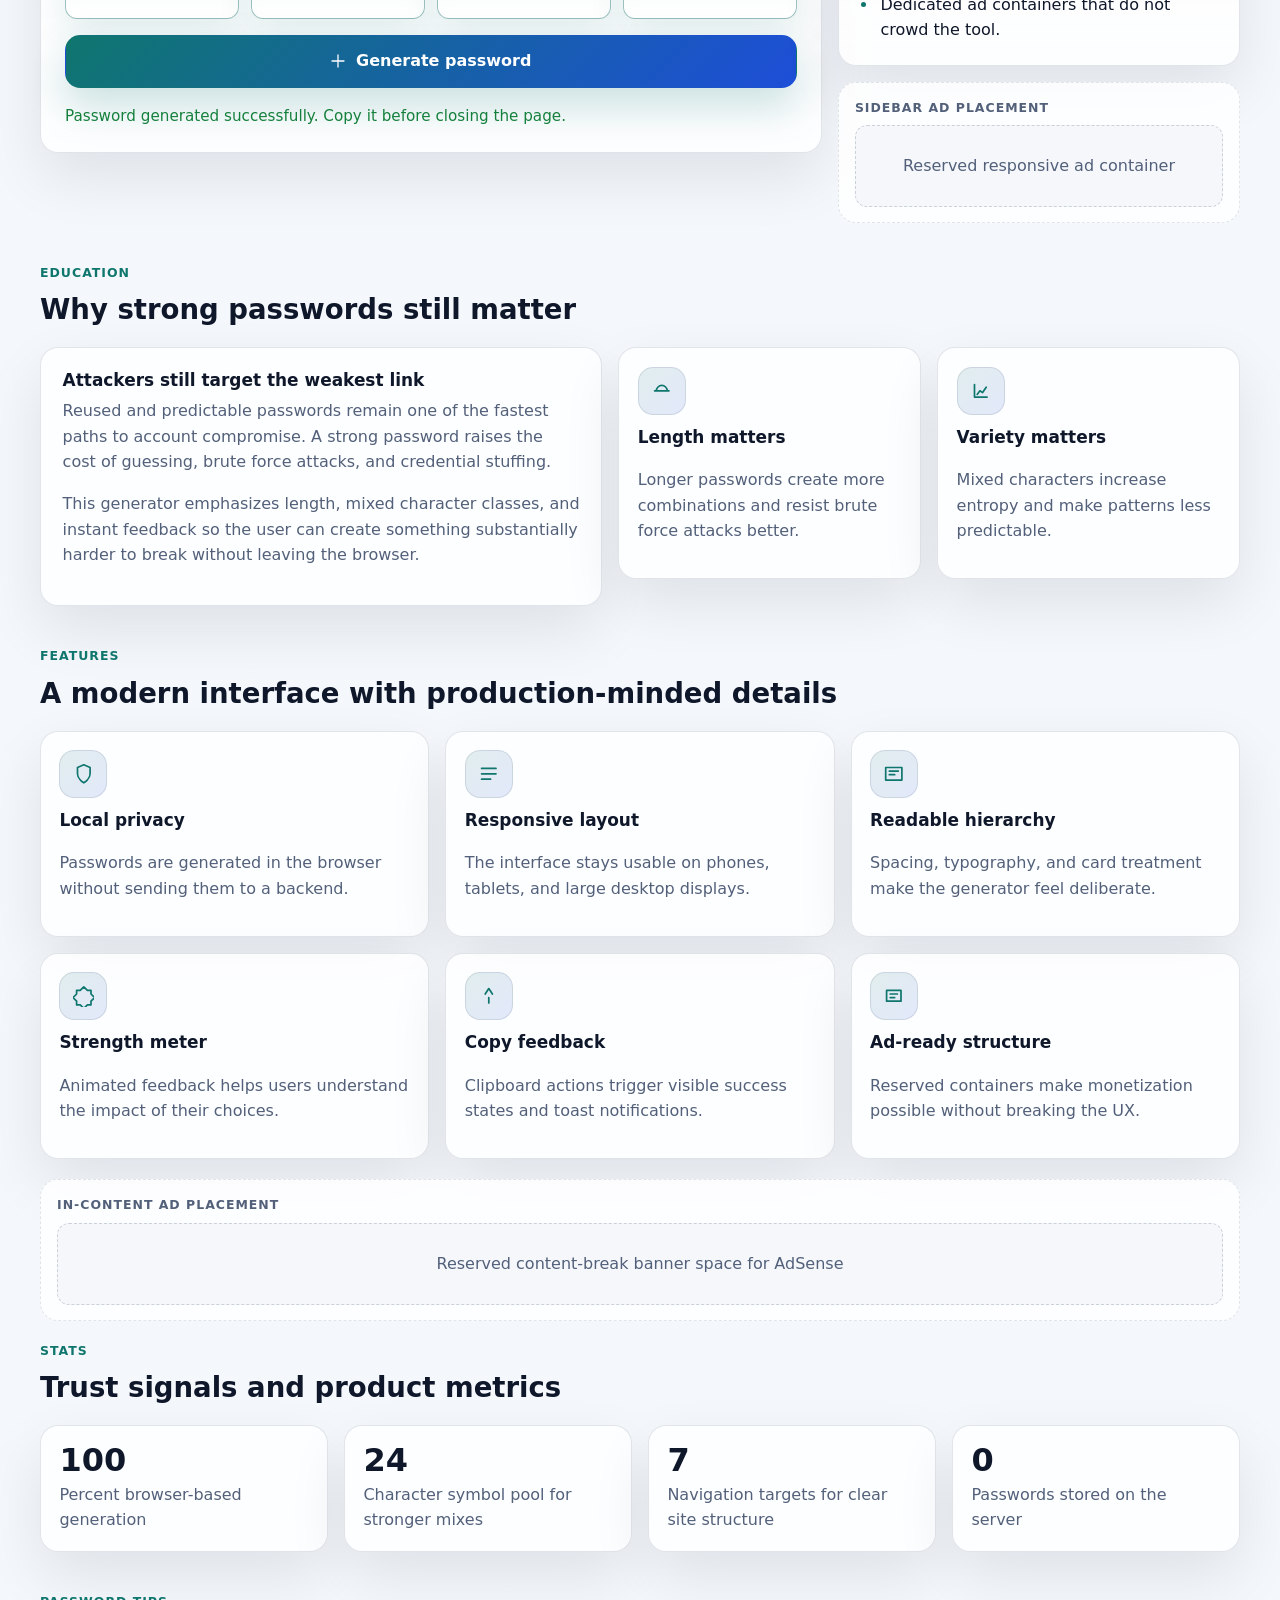
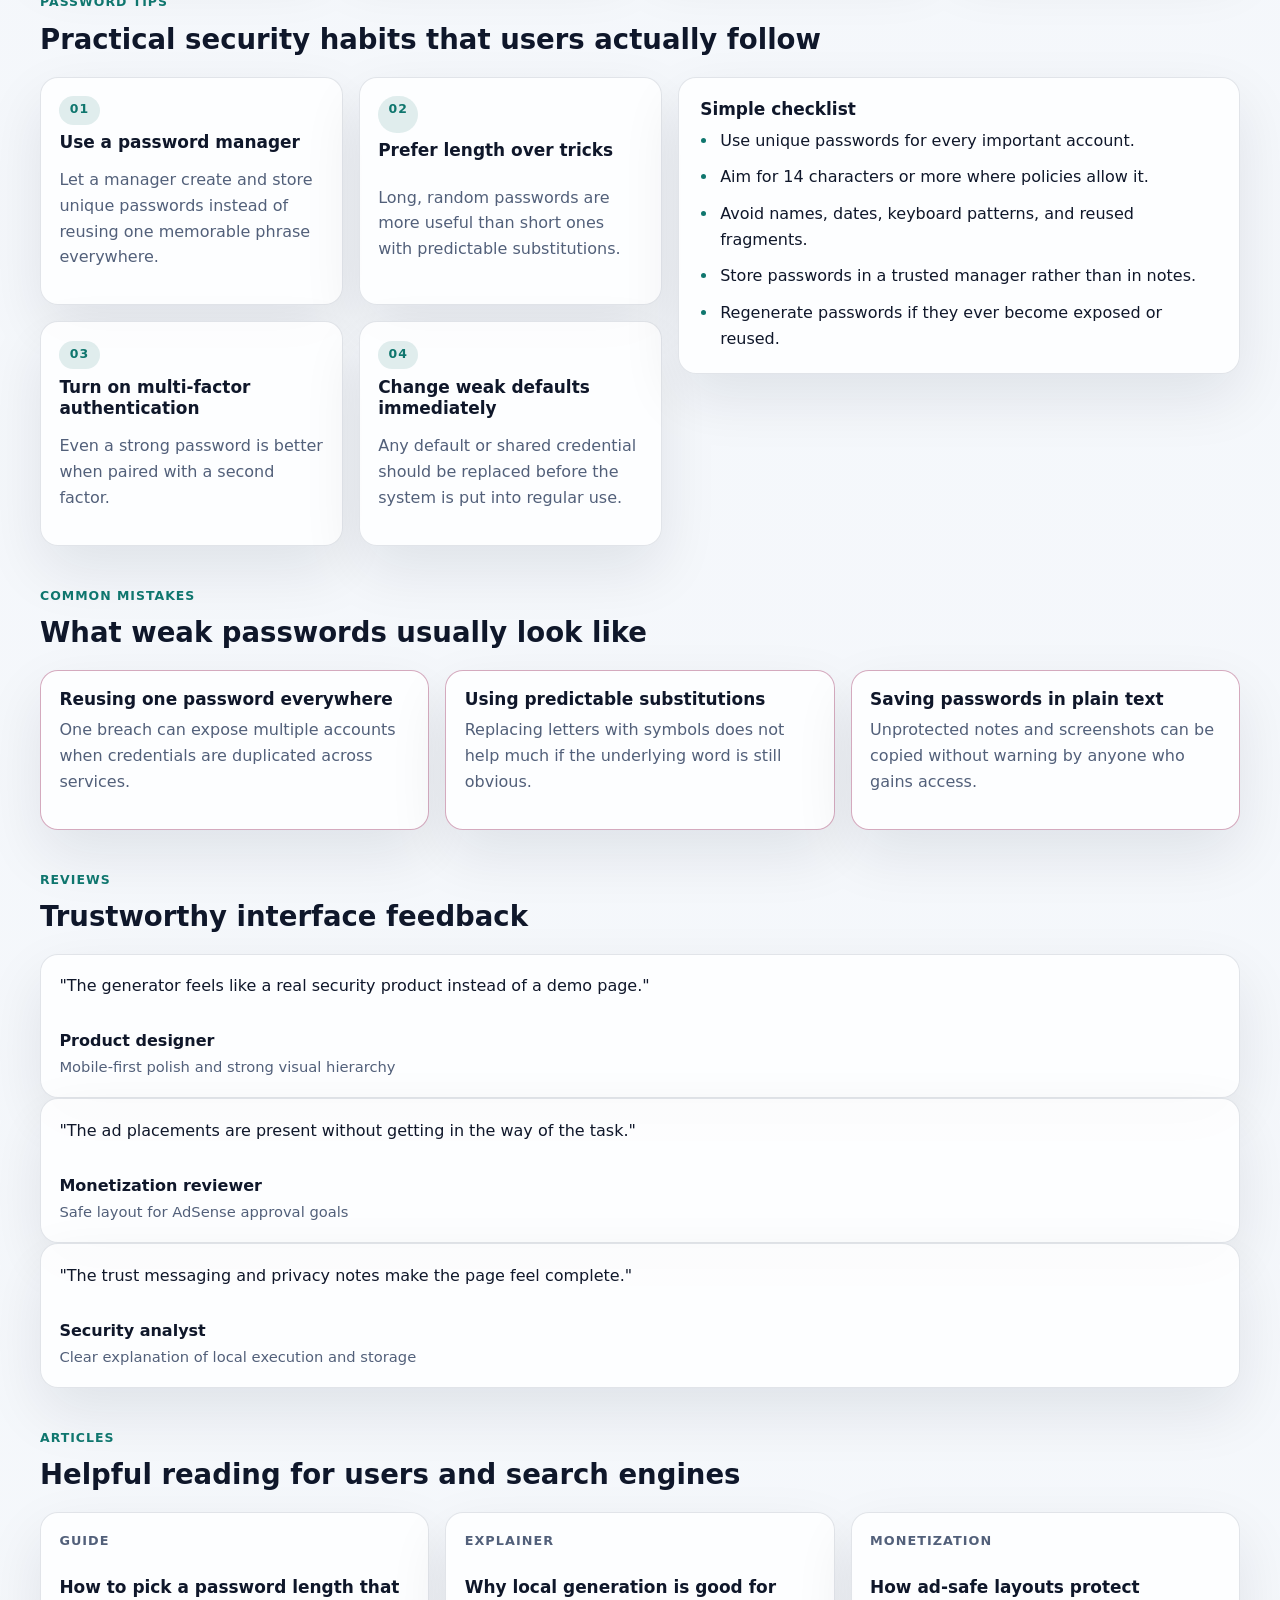
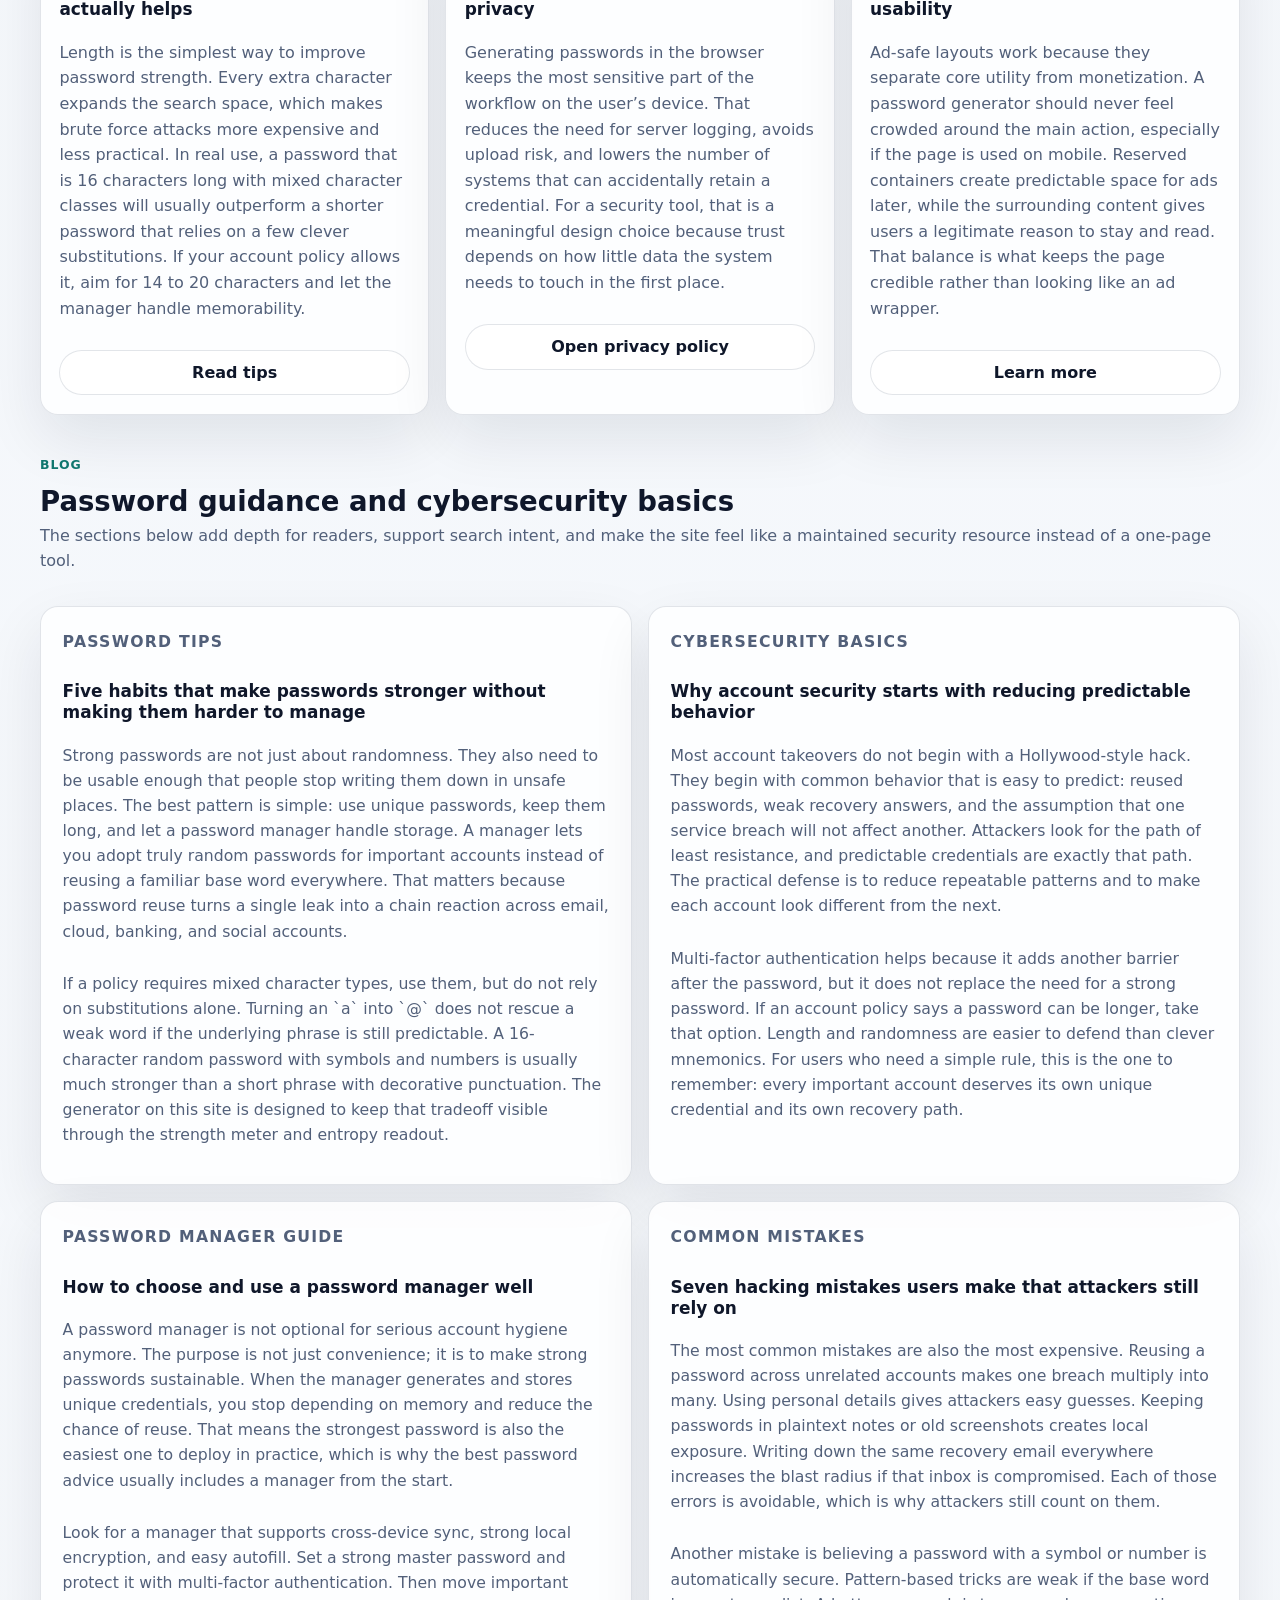
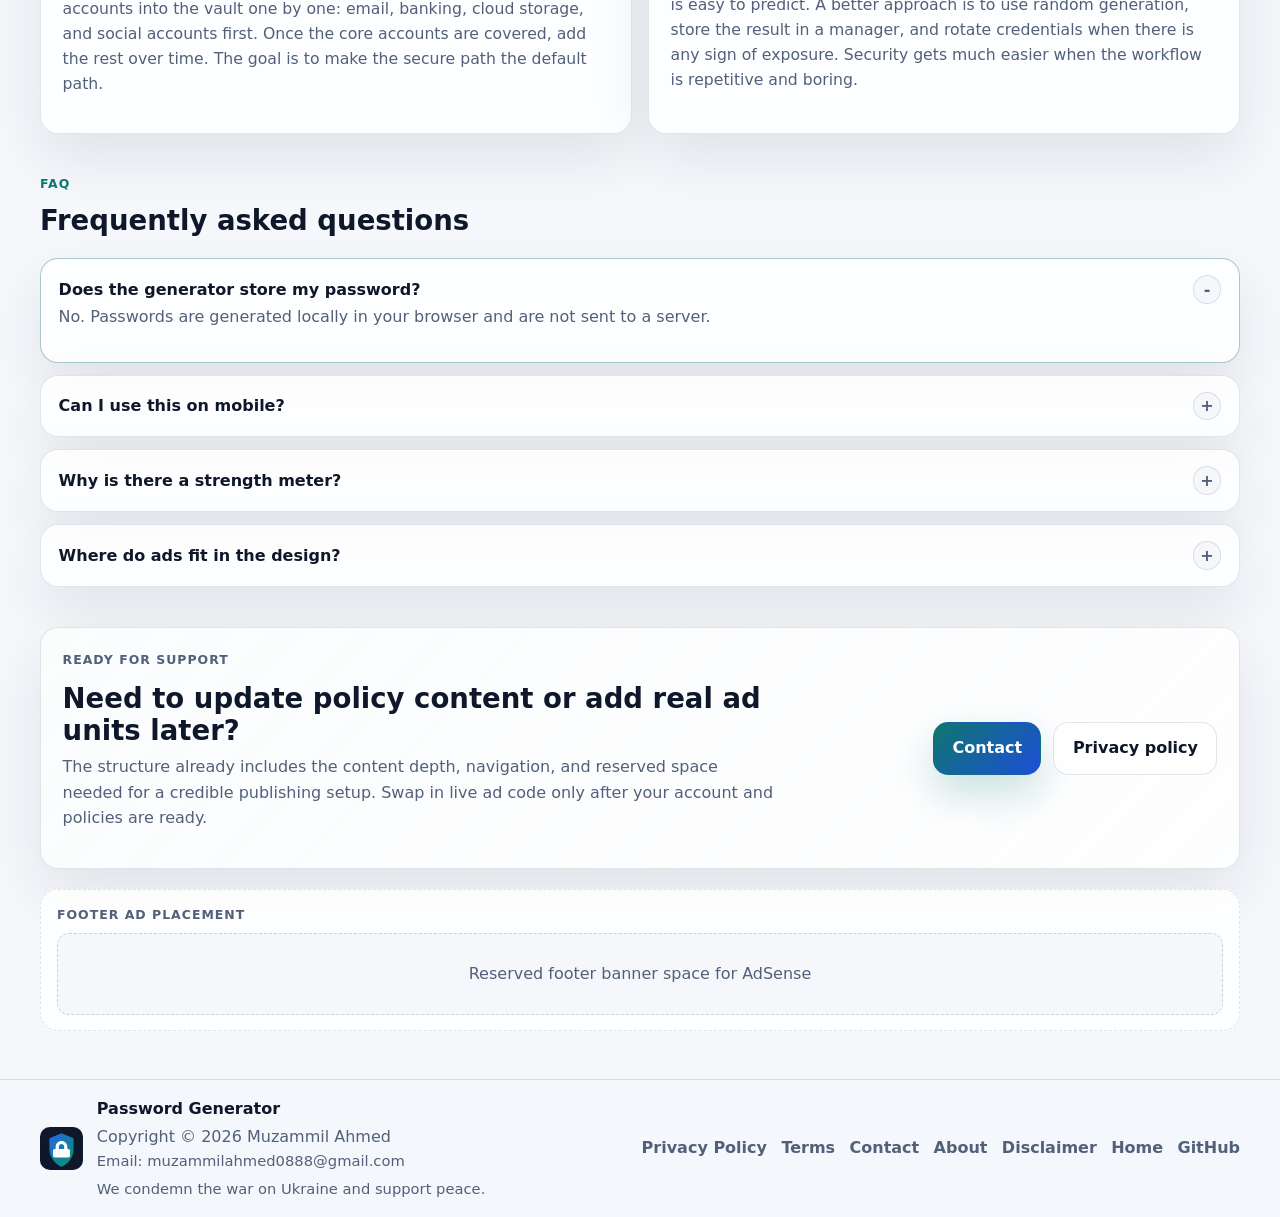
==== commit 36a9b110: "rebuild" ====
--- a/index.html
+++ b/index.html
@@ -602,20 +602,115 @@
         <article class="article-card">
           <p class="article-card__meta">Guide</p>
           <h3>How to pick a password length that actually helps</h3>
-          <p>Longer passwords improve entropy faster than cosmetic symbol swaps, especially when policies allow 14 to 20 characters.</p>
+          <p>
+            Length is the simplest way to improve password strength. Every extra character expands the search space, which makes
+            brute force attacks more expensive and less practical. In real use, a password that is 16 characters long with mixed
+            character classes will usually outperform a shorter password that relies on a few clever substitutions. If your
+            account policy allows it, aim for 14 to 20 characters and let the manager handle memorability.
+          </p>
           <a class="button button--secondary button--compact" href="#password-tips">Read tips</a>
         </article>
         <article class="article-card">
           <p class="article-card__meta">Explainer</p>
           <h3>Why local generation is good for privacy</h3>
-          <p>Keeping generation in the browser removes the need to send sensitive values to a backend or third-party storage layer.</p>
+          <p>
+            Generating passwords in the browser keeps the most sensitive part of the workflow on the user’s device. That reduces
+            the need for server logging, avoids upload risk, and lowers the number of systems that can accidentally retain a
+            credential. For a security tool, that is a meaningful design choice because trust depends on how little data the
+            system needs to touch in the first place.
+          </p>
           <a class="button button--secondary button--compact" href="privacy.html">Open privacy policy</a>
         </article>
         <article class="article-card">
           <p class="article-card__meta">Monetization</p>
           <h3>How ad-safe layouts protect usability</h3>
-          <p>Reserved ad containers let a site monetize later without collapsing the experience into a cluttered tool page.</p>
+          <p>
+            Ad-safe layouts work because they separate core utility from monetization. A password generator should never feel
+            crowded around the main action, especially if the page is used on mobile. Reserved containers create predictable
+            space for ads later, while the surrounding content gives users a legitimate reason to stay and read. That balance is
+            what keeps the page credible rather than looking like an ad wrapper.
+          </p>
           <a class="button button--secondary button--compact" href="about.html">Learn more</a>
+        </article>
+      </div>
+    </section>
+
+    <section class="section container" id="blog" aria-labelledby="blog-title">
+      <div class="section__header">
+        <div>
+          <p class="eyebrow">Blog</p>
+          <h2 id="blog-title">Password guidance and cybersecurity basics</h2>
+          <p class="section-note">
+            The sections below add depth for readers, support search intent, and make the site feel like a maintained security
+            resource instead of a one-page tool.
+          </p>
+        </div>
+      </div>
+      <div class="blog-grid">
+        <article class="blog-card panel">
+          <p class="article-card__meta">Password tips</p>
+          <h3>Five habits that make passwords stronger without making them harder to manage</h3>
+          <p>
+            Strong passwords are not just about randomness. They also need to be usable enough that people stop writing them
+            down in unsafe places. The best pattern is simple: use unique passwords, keep them long, and let a password manager
+            handle storage. A manager lets you adopt truly random passwords for important accounts instead of reusing a familiar
+            base word everywhere. That matters because password reuse turns a single leak into a chain reaction across email,
+            cloud, banking, and social accounts.
+          </p>
+          <p>
+            If a policy requires mixed character types, use them, but do not rely on substitutions alone. Turning an `a` into `@`
+            does not rescue a weak word if the underlying phrase is still predictable. A 16-character random password with
+            symbols and numbers is usually much stronger than a short phrase with decorative punctuation. The generator on this
+            site is designed to keep that tradeoff visible through the strength meter and entropy readout.
+          </p>
+        </article>
+        <article class="blog-card panel">
+          <p class="article-card__meta">Cybersecurity basics</p>
+          <h3>Why account security starts with reducing predictable behavior</h3>
+          <p>
+            Most account takeovers do not begin with a Hollywood-style hack. They begin with common behavior that is easy to
+            predict: reused passwords, weak recovery answers, and the assumption that one service breach will not affect another.
+            Attackers look for the path of least resistance, and predictable credentials are exactly that path. The practical
+            defense is to reduce repeatable patterns and to make each account look different from the next.
+          </p>
+          <p>
+            Multi-factor authentication helps because it adds another barrier after the password, but it does not replace the need
+            for a strong password. If an account policy says a password can be longer, take that option. Length and randomness are
+            easier to defend than clever mnemonics. For users who need a simple rule, this is the one to remember: every important
+            account deserves its own unique credential and its own recovery path.
+          </p>
+        </article>
+        <article class="blog-card panel">
+          <p class="article-card__meta">Password manager guide</p>
+          <h3>How to choose and use a password manager well</h3>
+          <p>
+            A password manager is not optional for serious account hygiene anymore. The purpose is not just convenience; it is to
+            make strong passwords sustainable. When the manager generates and stores unique credentials, you stop depending on
+            memory and reduce the chance of reuse. That means the strongest password is also the easiest one to deploy in
+            practice, which is why the best password advice usually includes a manager from the start.
+          </p>
+          <p>
+            Look for a manager that supports cross-device sync, strong local encryption, and easy autofill. Set a strong master
+            password and protect it with multi-factor authentication. Then move important accounts into the vault one by one:
+            email, banking, cloud storage, and social accounts first. Once the core accounts are covered, add the rest over time.
+            The goal is to make the secure path the default path.
+          </p>
+        </article>
+        <article class="blog-card panel">
+          <p class="article-card__meta">Common mistakes</p>
+          <h3>Seven hacking mistakes users make that attackers still rely on</h3>
+          <p>
+            The most common mistakes are also the most expensive. Reusing a password across unrelated accounts makes one breach
+            multiply into many. Using personal details gives attackers easy guesses. Keeping passwords in plaintext notes or old
+            screenshots creates local exposure. Writing down the same recovery email everywhere increases the blast radius if that
+            inbox is compromised. Each of those errors is avoidable, which is why attackers still count on them.
+          </p>
+          <p>
+            Another mistake is believing a password with a symbol or number is automatically secure. Pattern-based tricks are
+            weak if the base word is easy to predict. A better approach is to use random generation, store the result in a
+            manager, and rotate credentials when there is any sign of exposure. Security gets much easier when the workflow is
+            repetitive and boring.
+          </p>
         </article>
       </div>
     </section>
@@ -672,16 +767,22 @@
 
   <footer class="site-footer">
     <div class="container site-footer__inner">
-      <div>
-        <p class="footer-brand">Password Generator</p>
-        <p class="footer-copy">Made by Muzammil Ahmed | <span data-year></span></p>
+      <div class="footer-branding">
+        <img class="footer-logo" src="logo.svg" alt="" aria-hidden="true" />
+        <div>
+          <p class="footer-brand">Password Generator</p>
+          <p class="footer-copy">Copyright &copy; <span data-year></span> Muzammil Ahmed</p>
+          <p class="footer-copy footer-email">Email: muzammilahmed0888@gmail.com</p>
+          <p class="footer-note">We condemn the war on Ukraine and support peace.</p>
+        </div>
       </div>
       <nav class="footer-links" aria-label="Footer links">
         <a href="privacy.html">Privacy Policy</a>
-        <a href="terms.html">Terms of Service</a>
+        <a href="terms.html">Terms</a>
         <a href="contact.html">Contact</a>
+        <a href="about.html">About</a>
         <a href="privacy.html#disclaimer">Disclaimer</a>
-        <a href="about.html">About</a>
+        <a href="index.html">Home</a>
         <a href="https://github.com/Muzammil-Ansari-17/Password-Generator" rel="noreferrer noopener" target="_blank">GitHub</a>
       </nav>
     </div>
--- a/style.css
+++ b/style.css
@@ -0,0 +1,1627 @@
+:root {
+  color-scheme: light;
+  --bg: #f4f7fb;
+  --bg-soft: #eef3f9;
+  --surface: rgba(255, 255, 255, 0.82);
+  --surface-strong: #ffffff;
+  --surface-soft: rgba(244, 247, 251, 0.9);
+  --surface-weak: rgba(233, 239, 247, 0.92);
+  --text: #0f172a;
+  --muted: #52607a;
+  --border: rgba(98, 111, 133, 0.18);
+  --border-strong: rgba(98, 111, 133, 0.28);
+  --primary: #0f766e;
+  --primary-dark: #0b5e58;
+  --primary-soft: rgba(15, 118, 110, 0.12);
+  --secondary: #1d4ed8;
+  --secondary-soft: rgba(29, 78, 216, 0.12);
+  --accent: #b4235a;
+  --accent-soft: rgba(180, 35, 90, 0.12);
+  --success: #15803d;
+  --warning: #b45309;
+  --danger: #c2410c;
+  --shadow: 0 24px 60px rgba(15, 23, 42, 0.09);
+  --shadow-soft: 0 12px 30px rgba(15, 23, 42, 0.06);
+  --radius: 18px;
+  --radius-sm: 12px;
+  --radius-xs: 10px;
+  --container: 1200px;
+  --transition: 180ms ease;
+}
+
+html[data-theme="dark"] {
+  color-scheme: dark;
+  --bg: #0b1020;
+  --bg-soft: #10172b;
+  --surface: rgba(17, 25, 44, 0.88);
+  --surface-strong: #11192c;
+  --surface-soft: rgba(22, 32, 51, 0.94);
+  --surface-weak: rgba(28, 39, 64, 0.92);
+  --text: #edf4ff;
+  --muted: #9eacc1;
+  --border: rgba(148, 163, 184, 0.18);
+  --border-strong: rgba(148, 163, 184, 0.3);
+  --primary: #2dd4bf;
+  --primary-dark: #14b8a6;
+  --primary-soft: rgba(45, 212, 191, 0.12);
+  --secondary: #60a5fa;
+  --secondary-soft: rgba(96, 165, 250, 0.12);
+  --accent: #fb7185;
+  --accent-soft: rgba(251, 113, 133, 0.12);
+  --shadow: 0 24px 60px rgba(0, 0, 0, 0.34);
+  --shadow-soft: 0 12px 30px rgba(0, 0, 0, 0.2);
+}
+
+*,
+*::before,
+*::after {
+  box-sizing: border-box;
+}
+
+html {
+  scroll-behavior: smooth;
+  scroll-padding-top: 96px;
+}
+
+body {
+  margin: 0;
+  min-height: 100vh;
+  color: var(--text);
+  font-family: Inter, Poppins, ui-sans-serif, system-ui, -apple-system, BlinkMacSystemFont, "Segoe UI", sans-serif;
+  line-height: 1.6;
+  background:
+    linear-gradient(180deg, var(--bg) 0%, color-mix(in srgb, var(--bg) 90%, white) 100%);
+  text-rendering: optimizeLegibility;
+  -webkit-font-smoothing: antialiased;
+}
+
+body::before {
+  content: "";
+  position: fixed;
+  inset: 0;
+  pointer-events: none;
+  background:
+    linear-gradient(rgba(148, 163, 184, 0.08) 1px, transparent 1px),
+    linear-gradient(90deg, rgba(148, 163, 184, 0.08) 1px, transparent 1px);
+  background-size: 52px 52px;
+  mask-image: linear-gradient(180deg, rgba(0, 0, 0, 0.22), transparent 84%);
+  opacity: 0.5;
+}
+
+html[data-theme="dark"] body {
+  background:
+    radial-gradient(circle at top left, rgba(45, 212, 191, 0.06), transparent 20%),
+    linear-gradient(180deg, #0b1020 0%, var(--bg) 180px);
+}
+
+html[data-theme="dark"] body::before {
+  background:
+    linear-gradient(rgba(148, 163, 184, 0.09) 1px, transparent 1px),
+    linear-gradient(90deg, rgba(148, 163, 184, 0.09) 1px, transparent 1px);
+  opacity: 0.4;
+}
+
+img,
+svg {
+  display: block;
+  max-width: 100%;
+}
+
+a {
+  color: inherit;
+  text-decoration: none;
+}
+
+a:hover {
+  color: var(--primary);
+}
+
+button,
+input,
+select,
+textarea {
+  font: inherit;
+}
+
+button {
+  cursor: pointer;
+}
+
+:focus-visible {
+  outline: 3px solid color-mix(in srgb, var(--primary) 86%, white);
+  outline-offset: 3px;
+}
+
+.sr-only {
+  position: absolute;
+  width: 1px;
+  height: 1px;
+  padding: 0;
+  margin: -1px;
+  overflow: hidden;
+  clip: rect(0, 0, 0, 0);
+  white-space: nowrap;
+  border: 0;
+}
+
+.skip-link {
+  position: absolute;
+  left: 1rem;
+  top: 1rem;
+  transform: translateY(-180%);
+  z-index: 1000;
+  padding: 0.75rem 1rem;
+  border: 1px solid var(--border);
+  border-radius: 999px;
+  background: var(--surface-strong);
+  color: var(--text);
+  box-shadow: var(--shadow-soft);
+}
+
+.skip-link:focus {
+  transform: translateY(0);
+}
+
+.container {
+  width: min(100% - 2rem, var(--container));
+  margin: 0 auto;
+}
+
+.page-shell {
+  padding-bottom: 3rem;
+}
+
+.site-header {
+  position: sticky;
+  top: 0;
+  z-index: 60;
+  border-bottom: 1px solid var(--border);
+  background: color-mix(in srgb, var(--bg) 90%, transparent);
+  backdrop-filter: blur(20px);
+}
+
+.site-header__inner {
+  min-height: 80px;
+  display: grid;
+  grid-template-columns: auto minmax(0, 1fr) auto;
+  align-items: center;
+  gap: 1rem;
+}
+
+.brand {
+  display: inline-flex;
+  align-items: center;
+  gap: 0.85rem;
+  min-width: 0;
+}
+
+.brand__mark {
+  width: 2.8rem;
+  height: 2.8rem;
+  border-radius: 0.95rem;
+  display: grid;
+  place-items: center;
+  color: #fff;
+  background: linear-gradient(135deg, var(--primary), var(--secondary));
+  box-shadow: 0 12px 28px rgba(15, 118, 110, 0.2);
+}
+
+.brand__mark svg,
+.feature-card__icon svg,
+.strength-card__icon svg,
+.button__icon svg,
+.trust-pill__icon svg,
+.hero-visual__shield svg,
+.icon-button svg {
+  fill: none;
+  stroke: currentColor;
+  stroke-width: 1.9;
+  stroke-linecap: round;
+  stroke-linejoin: round;
+}
+
+.brand__mark svg {
+  width: 1.28rem;
+  height: 1.28rem;
+}
+
+.brand__text {
+  display: grid;
+  gap: 0.05rem;
+  min-width: 0;
+}
+
+.brand__text strong {
+  font-size: 1rem;
+  line-height: 1.2;
+}
+
+.brand__text span {
+  color: var(--muted);
+  font-size: 0.88rem;
+}
+
+.site-nav {
+  display: flex;
+  align-items: center;
+  justify-content: center;
+  gap: 0.35rem;
+  flex-wrap: wrap;
+}
+
+.site-nav a {
+  display: inline-flex;
+  align-items: center;
+  min-height: 2.5rem;
+  padding: 0.5rem 0.85rem;
+  border-radius: 999px;
+  color: var(--muted);
+  font-weight: 700;
+  transition: background var(--transition), color var(--transition), transform var(--transition);
+}
+
+.site-nav a:hover,
+.site-nav a[aria-current="page"] {
+  color: var(--text);
+  background: var(--surface);
+}
+
+.header-actions {
+  display: flex;
+  align-items: center;
+  gap: 0.65rem;
+  justify-content: flex-end;
+}
+
+.icon-button {
+  width: 2.9rem;
+  height: 2.9rem;
+  display: inline-grid;
+  place-items: center;
+  border: 1px solid var(--border);
+  border-radius: 999px;
+  background: var(--surface);
+  color: var(--text);
+  box-shadow: var(--shadow-soft);
+  transition: transform var(--transition), background var(--transition), border-color var(--transition);
+}
+
+.icon-button:hover {
+  transform: translateY(-1px);
+  border-color: var(--border-strong);
+}
+
+.icon-button svg {
+  width: 1.1rem;
+  height: 1.1rem;
+}
+
+.nav-toggle {
+  display: none;
+}
+
+.theme-toggle {
+  position: relative;
+}
+
+.theme-icon {
+  position: absolute;
+  width: 1rem;
+  height: 1rem;
+  top: 50%;
+  left: 50%;
+  transform: translate(-50%, -50%) scale(1);
+  transition: opacity var(--transition), transform var(--transition);
+}
+
+.theme-icon--moon {
+  opacity: 0;
+  transform: translate(-50%, -50%) scale(0.85);
+}
+
+html[data-theme="dark"] .theme-icon--sun {
+  opacity: 0;
+  transform: translate(-50%, -50%) scale(0.85);
+}
+
+html[data-theme="dark"] .theme-icon--moon {
+  opacity: 1;
+  transform: translate(-50%, -50%) scale(1);
+}
+
+.button {
+  display: inline-flex;
+  align-items: center;
+  justify-content: center;
+  gap: 0.6rem;
+  min-height: 3rem;
+  padding: 0.8rem 1.15rem;
+  border: 1px solid transparent;
+  border-radius: 0.95rem;
+  font-weight: 800;
+  transition: transform var(--transition), box-shadow var(--transition), background var(--transition), color var(--transition), border-color var(--transition), opacity var(--transition);
+}
+
+.button:hover {
+  transform: translateY(-1px);
+}
+
+.button.is-loading {
+  pointer-events: none;
+  opacity: 0.94;
+}
+
+.button.is-loading .button__icon svg {
+  animation: spin 800ms linear infinite;
+  transform-origin: center;
+}
+
+.button.is-copied {
+  box-shadow: 0 16px 34px rgba(21, 128, 61, 0.2);
+}
+
+.button--primary {
+  color: #fff;
+  background: linear-gradient(135deg, var(--primary), var(--secondary));
+  box-shadow: 0 18px 40px rgba(15, 118, 110, 0.22);
+}
+
+.button--primary:hover {
+  color: #fff;
+  box-shadow: 0 20px 46px rgba(15, 118, 110, 0.28);
+}
+
+.button--secondary,
+.button--ghost {
+  color: var(--text);
+  background: var(--surface);
+  border-color: var(--border);
+}
+
+.button--secondary:hover,
+.button--ghost:hover {
+  color: var(--text);
+  border-color: var(--border-strong);
+}
+
+.button--ghost {
+  background: transparent;
+}
+
+.button--icon {
+  width: 3rem;
+  padding: 0;
+}
+
+.button--compact {
+  min-height: 2.5rem;
+  padding: 0.55rem 0.95rem;
+  border-radius: 999px;
+}
+
+.button--full {
+  width: 100%;
+}
+
+.button__icon {
+  width: 1rem;
+  height: 1rem;
+  display: inline-grid;
+  place-items: center;
+}
+
+.button__icon svg {
+  width: 1rem;
+  height: 1rem;
+}
+
+.section {
+  padding: 1.25rem 0;
+}
+
+.section__header {
+  display: grid;
+  gap: 0.55rem;
+  margin-bottom: 1rem;
+}
+
+.section__header--split {
+  grid-template-columns: minmax(0, 1fr) auto;
+  align-items: end;
+}
+
+.section__header-meta {
+  display: flex;
+  gap: 0.5rem;
+  flex-wrap: wrap;
+}
+
+h1,
+h2,
+h3,
+p,
+dl,
+ul,
+ol,
+blockquote {
+  margin-top: 0;
+}
+
+h1 {
+  font-size: clamp(2.5rem, 5vw, 4.4rem);
+  line-height: 1.04;
+  letter-spacing: 0;
+  margin-bottom: 1rem;
+}
+
+h2 {
+  font-size: clamp(1.55rem, 2.15vw, 2.1rem);
+  line-height: 1.14;
+  letter-spacing: 0;
+  margin-bottom: 0.35rem;
+}
+
+h3 {
+  font-size: 1.06rem;
+  line-height: 1.25;
+  letter-spacing: 0;
+  margin-bottom: 0.45rem;
+}
+
+.eyebrow {
+  margin: 0 0 0.7rem;
+  color: var(--primary);
+  font-size: 0.78rem;
+  font-weight: 900;
+  text-transform: uppercase;
+  letter-spacing: 0.08em;
+}
+
+.section-note,
+.hero__lede,
+.panel p,
+.content-card p,
+.feature-card p,
+.tip-card p,
+.mistake-card p,
+.quote-card p,
+.article-card p,
+.faq-item p,
+.support-list li,
+.footer-copy,
+.status,
+.trust-pill,
+.hero-visual p,
+.stat-card span,
+.contact-note {
+  color: var(--muted);
+}
+
+.hero {
+  display: grid;
+  grid-template-columns: minmax(0, 1.15fr) minmax(300px, 0.85fr);
+  gap: 1rem;
+  align-items: center;
+  padding-top: 1.25rem;
+}
+
+.hero__copy {
+  display: grid;
+  gap: 0.2rem;
+}
+
+.hero__lede {
+  max-width: 65ch;
+  font-size: 1.05rem;
+}
+
+.hero__actions {
+  display: flex;
+  flex-wrap: wrap;
+  gap: 0.75rem;
+  margin-top: 1.2rem;
+}
+
+.trust-row {
+  display: flex;
+  flex-wrap: wrap;
+  gap: 0.6rem;
+  margin-top: 1.15rem;
+}
+
+.trust-pill {
+  display: inline-flex;
+  align-items: center;
+  gap: 0.55rem;
+  min-height: 2.5rem;
+  padding: 0.52rem 0.85rem;
+  border: 1px solid var(--border);
+  border-radius: 999px;
+  background: var(--surface);
+  box-shadow: var(--shadow-soft);
+}
+
+.trust-pill__icon {
+  width: 1.05rem;
+  height: 1.05rem;
+  color: var(--primary);
+}
+
+.trust-pill__icon svg {
+  width: 1.05rem;
+  height: 1.05rem;
+}
+
+.hero__visual {
+  padding: 1.15rem;
+}
+
+.hero-visual {
+  display: grid;
+  gap: 0.9rem;
+}
+
+.hero-visual__shield {
+  padding: 1.2rem;
+  border-radius: var(--radius);
+  background: linear-gradient(135deg, var(--primary-soft), var(--secondary-soft));
+  border: 1px solid color-mix(in srgb, var(--border) 72%, var(--primary));
+  box-shadow: var(--shadow-soft);
+}
+
+.hero-visual__shield span {
+  width: 3.2rem;
+  height: 3.2rem;
+  display: grid;
+  place-items: center;
+  border-radius: 1rem;
+  margin-bottom: 0.85rem;
+  color: var(--primary);
+  background: var(--surface);
+  border: 1px solid var(--border);
+}
+
+.hero-visual__shield svg {
+  width: 1.6rem;
+  height: 1.6rem;
+}
+
+.hero-visual__grid {
+  display: grid;
+  grid-template-columns: repeat(2, minmax(0, 1fr));
+  gap: 0.75rem;
+}
+
+.hero-visual__grid div {
+  padding: 1rem;
+  border-radius: var(--radius-sm);
+  border: 1px solid var(--border);
+  background: var(--surface);
+  box-shadow: var(--shadow-soft);
+}
+
+.hero-visual__grid span {
+  display: block;
+  font-size: 1.4rem;
+  font-weight: 900;
+  line-height: 1;
+  color: var(--text);
+}
+
+.hero-visual__grid p {
+  margin: 0.35rem 0 0;
+  font-size: 0.92rem;
+}
+
+.hero-visual__mini {
+  display: flex;
+  flex-wrap: wrap;
+  gap: 0.5rem;
+}
+
+.hero-visual__mini span {
+  padding: 0.45rem 0.7rem;
+  border-radius: 999px;
+  border: 1px solid var(--border);
+  background: var(--surface);
+  font-size: 0.86rem;
+  color: var(--muted);
+}
+
+.panel,
+.feature-card,
+.tip-card,
+.mistake-card,
+.quote-card,
+.article-card,
+.contact-card,
+.stat-card,
+.ad-slot,
+.content-card,
+.faq-item {
+  border: 1px solid var(--border);
+  border-radius: var(--radius);
+  background: var(--surface);
+  box-shadow: var(--shadow);
+}
+
+.panel {
+  padding: 1.35rem;
+}
+
+.panel--glass {
+  background: linear-gradient(180deg, color-mix(in srgb, var(--surface-strong) 92%, var(--primary-soft)), var(--surface));
+}
+
+.panel--strength {
+  display: grid;
+  gap: 0.9rem;
+  align-content: start;
+  background: linear-gradient(180deg, color-mix(in srgb, var(--primary-soft) 60%, var(--surface)), var(--surface));
+  border-color: color-mix(in srgb, var(--border) 62%, var(--primary));
+}
+
+.panel__header {
+  display: flex;
+  align-items: flex-start;
+  justify-content: space-between;
+  gap: 1rem;
+  margin-bottom: 1rem;
+}
+
+.panel__header--stacked {
+  flex-wrap: wrap;
+}
+
+.panel__meta {
+  display: flex;
+  gap: 0.45rem;
+  flex-wrap: wrap;
+}
+
+.badge {
+  display: inline-flex;
+  align-items: center;
+  min-height: 1.9rem;
+  padding: 0.25rem 0.75rem;
+  border-radius: 999px;
+  background: var(--primary-soft);
+  color: var(--primary);
+  border: 1px solid color-mix(in srgb, var(--primary) 18%, var(--border));
+  font-size: 0.78rem;
+  font-weight: 900;
+}
+
+.badge--muted {
+  background: var(--surface-soft);
+  color: var(--muted);
+  border-color: var(--border);
+}
+
+.generator-stage {
+  padding-top: 1rem;
+}
+
+.generator-layout {
+  display: grid;
+  grid-template-columns: minmax(0, 1.4fr) minmax(280px, 0.72fr);
+  gap: 1rem;
+  align-items: start;
+}
+
+.generator-shell {
+  display: grid;
+  gap: 1rem;
+  padding: 1.5rem;
+}
+
+.generator-sidebar {
+  display: grid;
+  gap: 1rem;
+  position: sticky;
+  top: 108px;
+}
+
+.generator__display {
+  display: grid;
+  gap: 0.85rem;
+}
+
+.generator__display input[type="text"] {
+  width: 100%;
+  min-height: 4.2rem;
+  padding: 1rem 1.05rem;
+  border: 1px solid var(--border);
+  border-radius: 1rem;
+  background: var(--surface-strong);
+  color: var(--text);
+  box-shadow: var(--shadow-soft);
+  font-size: 1.1rem;
+  letter-spacing: 0.02em;
+}
+
+.generator__display input[type="text"]::placeholder {
+  color: color-mix(in srgb, var(--muted) 60%, transparent);
+}
+
+.generator__display-actions {
+  display: flex;
+  flex-wrap: wrap;
+  gap: 0.75rem;
+}
+
+.strength-meter {
+  display: grid;
+  gap: 0.7rem;
+}
+
+.strength-meter__track {
+  position: relative;
+  height: 0.95rem;
+  padding: 0.18rem;
+  border-radius: 999px;
+  background: var(--surface-weak);
+  border: 1px solid var(--border);
+  overflow: hidden;
+}
+
+.strength-meter__fill {
+  display: block;
+  height: 100%;
+  width: 0%;
+  border-radius: inherit;
+  background: linear-gradient(90deg, var(--danger), var(--warning), var(--success));
+  transition: width 280ms ease, background 280ms ease;
+}
+
+.strength-meter__segments {
+  display: grid;
+  grid-template-columns: repeat(5, minmax(0, 1fr));
+  gap: 0.4rem;
+}
+
+.strength-meter__segments span {
+  height: 0.48rem;
+  border-radius: 999px;
+  background: var(--surface-weak);
+  border: 1px solid var(--border);
+  transition: background var(--transition), transform var(--transition), border-color var(--transition), box-shadow var(--transition);
+}
+
+.strength-meter__segments span.is-active {
+  transform: translateY(-1px);
+  box-shadow: 0 8px 18px rgba(15, 23, 42, 0.08);
+}
+
+.generator__controls {
+  display: grid;
+  gap: 1rem;
+}
+
+.control-row {
+  display: grid;
+  gap: 0.75rem;
+}
+
+.control-row__label {
+  display: flex;
+  align-items: center;
+  justify-content: space-between;
+  gap: 1rem;
+  flex-wrap: wrap;
+}
+
+.value-pill {
+  display: inline-flex;
+  align-items: center;
+  gap: 0.25rem;
+  min-height: 2rem;
+  padding: 0.25rem 0.75rem;
+  border-radius: 999px;
+  background: var(--surface-soft);
+  border: 1px solid var(--border);
+  color: var(--text);
+  font-weight: 800;
+}
+
+.range-group {
+  display: grid;
+  grid-template-columns: minmax(0, 1fr) 5.5rem;
+  gap: 0.75rem;
+  align-items: center;
+}
+
+.range-group input[type="range"] {
+  width: 100%;
+  accent-color: var(--primary);
+}
+
+.range-group input[type="number"] {
+  width: 100%;
+  min-height: 2.85rem;
+  padding: 0.35rem 0.75rem;
+  border-radius: 0.9rem;
+  border: 1px solid var(--border);
+  background: var(--surface-strong);
+  color: var(--text);
+}
+
+.option-group {
+  display: grid;
+  grid-template-columns: repeat(4, minmax(0, 1fr));
+  gap: 0.75rem;
+  padding: 0;
+  border: 0;
+  margin: 0;
+}
+
+.option-group legend {
+  width: 100%;
+  margin-bottom: 0.15rem;
+  padding: 0;
+  font-weight: 800;
+}
+
+.option-card {
+  display: grid;
+  gap: 0.55rem;
+  justify-items: start;
+  padding: 0.9rem;
+  border-radius: var(--radius-sm);
+  border: 1px solid var(--border);
+  background: var(--surface-strong);
+  transition: transform var(--transition), border-color var(--transition), box-shadow var(--transition), background var(--transition);
+}
+
+.option-card:hover {
+  transform: translateY(-1px);
+  border-color: var(--border-strong);
+}
+
+.option-card input {
+  position: absolute;
+  opacity: 0;
+  pointer-events: none;
+}
+
+.option-card__icon {
+  display: inline-flex;
+  align-items: center;
+  min-height: 2.2rem;
+  padding: 0 0.55rem;
+  border-radius: 0.75rem;
+  background: var(--surface-soft);
+  border: 1px solid var(--border);
+  font-weight: 800;
+  letter-spacing: 0.04em;
+}
+
+.option-card__text {
+  font-weight: 700;
+}
+
+.option-card.is-checked {
+  border-color: color-mix(in srgb, var(--primary) 32%, var(--border));
+  background: linear-gradient(180deg, color-mix(in srgb, var(--primary-soft) 60%, var(--surface-strong)), var(--surface-strong));
+  box-shadow: 0 16px 34px rgba(15, 118, 110, 0.11);
+}
+
+.option-card.is-checked .option-card__icon {
+  background: var(--primary-soft);
+  border-color: color-mix(in srgb, var(--primary) 26%, var(--border));
+  color: var(--primary);
+}
+
+.option-card.is-checked .option-card__text {
+  color: var(--text);
+}
+
+.generator__actions {
+  display: flex;
+  gap: 0.75rem;
+  flex-wrap: wrap;
+}
+
+.status {
+  margin: 0;
+  font-size: 0.95rem;
+}
+
+.status--center {
+  text-align: center;
+}
+
+.status.is-success {
+  color: var(--success);
+}
+
+.status.is-error {
+  color: var(--danger);
+}
+
+.strength-card__icon {
+  width: 3.35rem;
+  height: 3.35rem;
+  display: grid;
+  place-items: center;
+  border-radius: 1rem;
+  background: var(--surface-strong);
+  border: 1px solid var(--border);
+  color: var(--primary);
+}
+
+.strength-card__icon svg {
+  width: 1.6rem;
+  height: 1.6rem;
+}
+
+.strength-card__label {
+  margin-bottom: 0.25rem;
+  font-size: 0.82rem;
+  font-weight: 900;
+  text-transform: uppercase;
+  letter-spacing: 0.08em;
+  color: var(--primary);
+}
+
+.strength-card__title {
+  margin-bottom: 0.3rem;
+}
+
+.check-list {
+  display: grid;
+  gap: 0.7rem;
+  padding-left: 1.1rem;
+  margin: 0.2rem 0 0;
+}
+
+.check-list--compact {
+  gap: 0.55rem;
+}
+
+.check-list li {
+  padding-left: 0.15rem;
+}
+
+.check-list li::marker {
+  color: var(--primary);
+}
+
+.split-grid {
+  display: grid;
+  grid-template-columns: minmax(0, 0.95fr) minmax(0, 1.05fr);
+  gap: 1rem;
+  align-items: start;
+}
+
+.split-grid--reverse {
+  grid-template-columns: minmax(0, 1.05fr) minmax(0, 0.95fr);
+}
+
+.contact-grid {
+  display: grid;
+  gap: 1rem;
+  grid-template-columns: repeat(2, minmax(0, 1fr));
+}
+
+.content-card {
+  padding: 1.35rem;
+}
+
+.card-grid {
+  display: grid;
+  gap: 1rem;
+}
+
+.card-grid--two {
+  grid-template-columns: repeat(2, minmax(0, 1fr));
+}
+
+.card-grid--three {
+  grid-template-columns: repeat(3, minmax(0, 1fr));
+}
+
+.feature-card,
+.tip-card,
+.mistake-card,
+.article-card,
+.contact-card,
+.quote-card,
+.stat-card {
+  padding: 1.15rem;
+}
+
+.feature-card {
+  display: grid;
+  gap: 0.75rem;
+  align-content: start;
+}
+
+.feature-card__icon {
+  width: 3rem;
+  height: 3rem;
+  display: grid;
+  place-items: center;
+  border-radius: 0.95rem;
+  color: var(--primary);
+  background: linear-gradient(135deg, var(--primary-soft), var(--secondary-soft));
+  border: 1px solid var(--border);
+}
+
+.feature-card__icon svg {
+  width: 1.35rem;
+  height: 1.35rem;
+}
+
+.stat-grid {
+  display: grid;
+  grid-template-columns: repeat(4, minmax(0, 1fr));
+  gap: 1rem;
+}
+
+.stat-grid--compact {
+  grid-template-columns: repeat(3, minmax(0, 1fr));
+  margin-top: 1rem;
+}
+
+.stat-card strong {
+  display: block;
+  font-size: 2rem;
+  line-height: 1;
+  margin-bottom: 0.35rem;
+  color: var(--text);
+}
+
+.tip-card {
+  display: grid;
+  gap: 0.45rem;
+}
+
+.tip-card__index {
+  width: fit-content;
+  min-height: 1.8rem;
+  padding: 0.2rem 0.65rem;
+  border-radius: 999px;
+  background: var(--primary-soft);
+  color: var(--primary);
+  font-size: 0.78rem;
+  font-weight: 900;
+  letter-spacing: 0.08em;
+}
+
+.mistake-card {
+  border-color: color-mix(in srgb, var(--border) 70%, var(--accent));
+}
+
+.quote-card {
+  display: grid;
+  gap: 0.85rem;
+}
+
+.quote-card p {
+  font-size: 1rem;
+  color: var(--text);
+}
+
+.quote-card footer {
+  display: grid;
+  gap: 0.1rem;
+}
+
+.quote-card footer span {
+  color: var(--muted);
+  font-size: 0.92rem;
+}
+
+.article-grid {
+  display: grid;
+  grid-template-columns: repeat(3, minmax(0, 1fr));
+  gap: 1rem;
+}
+
+.blog-grid {
+  display: grid;
+  grid-template-columns: repeat(2, minmax(0, 1fr));
+  gap: 1rem;
+}
+
+.article-card {
+  display: grid;
+  gap: 0.8rem;
+  align-content: start;
+}
+
+.blog-card {
+  display: grid;
+  gap: 0.75rem;
+  align-content: start;
+}
+
+.blog-card p {
+  font-size: 0.98rem;
+}
+
+.article-card__meta {
+  font-size: 0.8rem;
+  font-weight: 900;
+  text-transform: uppercase;
+  letter-spacing: 0.08em;
+  color: var(--primary);
+}
+
+.faq-list {
+  display: grid;
+  gap: 0.75rem;
+}
+
+.faq-item {
+  padding: 1rem 1.1rem;
+  transition: border-color var(--transition), box-shadow var(--transition);
+}
+
+.faq-item[open] {
+  border-color: color-mix(in srgb, var(--primary) 26%, var(--border));
+}
+
+.faq-item summary {
+  list-style: none;
+  font-weight: 800;
+  cursor: pointer;
+  display: flex;
+  align-items: center;
+  justify-content: space-between;
+  gap: 1rem;
+}
+
+.faq-item summary::-webkit-details-marker {
+  display: none;
+}
+
+.faq-item summary::after {
+  content: "+";
+  flex: none;
+  width: 1.8rem;
+  height: 1.8rem;
+  display: grid;
+  place-items: center;
+  border-radius: 999px;
+  background: var(--surface-soft);
+  border: 1px solid var(--border);
+  color: var(--muted);
+}
+
+.faq-item[open] summary::after {
+  content: "-";
+}
+
+.callout {
+  display: flex;
+  align-items: center;
+  justify-content: space-between;
+  gap: 1rem;
+  padding: 1.35rem;
+  background: linear-gradient(135deg, color-mix(in srgb, var(--surface-strong) 88%, var(--primary-soft)), var(--surface));
+}
+
+.callout__copy {
+  display: grid;
+  gap: 0.15rem;
+  max-width: 70ch;
+}
+
+.callout__actions {
+  display: flex;
+  gap: 0.75rem;
+  flex-wrap: wrap;
+}
+
+.ad-slot {
+  min-height: 118px;
+  display: grid;
+  gap: 0.45rem;
+  padding: 0.95rem 1rem;
+  border-style: dashed;
+  box-shadow: none;
+}
+
+.ad-slot__label {
+  font-size: 0.78rem;
+  font-weight: 900;
+  text-transform: uppercase;
+  letter-spacing: 0.08em;
+  color: var(--muted);
+}
+
+.ad-slot__surface {
+  min-height: 82px;
+  display: grid;
+  place-items: center;
+  text-align: center;
+  padding: 1rem;
+  border-radius: var(--radius-sm);
+  border: 1px dashed var(--border-strong);
+  background: var(--surface-soft);
+  color: var(--muted);
+}
+
+.ad-slot--banner {
+  margin-top: 1rem;
+}
+
+.ad-slot--content,
+.ad-slot--footer,
+.ad-slot--side {
+  margin-top: 0;
+}
+
+.site-footer {
+  border-top: 1px solid var(--border);
+  background: color-mix(in srgb, var(--bg) 92%, transparent);
+  backdrop-filter: blur(18px);
+}
+
+.site-footer__inner {
+  min-height: 88px;
+  display: flex;
+  align-items: center;
+  justify-content: space-between;
+  gap: 1rem;
+  padding: 1rem 0;
+  flex-wrap: wrap;
+}
+
+.footer-branding {
+  display: inline-flex;
+  align-items: center;
+  gap: 0.85rem;
+}
+
+.footer-logo {
+  width: 2.7rem;
+  height: 2.7rem;
+  flex: none;
+}
+
+.footer-brand {
+  margin-bottom: 0.15rem;
+  font-weight: 900;
+}
+
+.footer-copy {
+  margin: 0;
+}
+
+.footer-email {
+  font-size: 0.92rem;
+}
+
+.footer-note {
+  margin: 0.25rem 0 0;
+  font-size: 0.92rem;
+  color: var(--muted);
+}
+
+.footer-links {
+  display: flex;
+  align-items: center;
+  flex-wrap: wrap;
+  gap: 0.9rem;
+}
+
+.footer-links a {
+  color: var(--muted);
+  font-weight: 700;
+}
+
+.footer-links a:hover {
+  color: var(--primary);
+}
+
+.toast-stack {
+  position: fixed;
+  right: 1rem;
+  bottom: 1rem;
+  display: grid;
+  gap: 0.6rem;
+  z-index: 80;
+}
+
+.toast {
+  display: grid;
+  gap: 0.15rem;
+  min-width: 250px;
+  max-width: min(360px, calc(100vw - 2rem));
+  padding: 0.95rem 1rem;
+  border: 1px solid var(--border);
+  border-radius: 1rem;
+  background: var(--surface-strong);
+  box-shadow: var(--shadow);
+  transform: translateY(8px);
+  animation: toast-in 220ms ease forwards;
+}
+
+.toast strong {
+  font-size: 0.95rem;
+}
+
+.toast span {
+  color: var(--muted);
+  font-size: 0.92rem;
+}
+
+.toast[data-tone="success"] {
+  border-color: color-mix(in srgb, var(--success) 28%, var(--border));
+}
+
+.toast[data-tone="error"] {
+  border-color: color-mix(in srgb, var(--danger) 28%, var(--border));
+}
+
+.toast[data-tone="info"] {
+  border-color: color-mix(in srgb, var(--secondary) 24%, var(--border));
+}
+
+.reveal {
+  opacity: 0;
+  transform: translateY(14px);
+  transition: opacity 420ms ease, transform 420ms ease;
+}
+
+.reveal.is-visible {
+  opacity: 1;
+  transform: translateY(0);
+}
+
+html.js .strength-meter__fill {
+  position: relative;
+  overflow: hidden;
+}
+
+html.js .strength-meter__fill::after {
+  content: "";
+  position: absolute;
+  inset: 0;
+  background: linear-gradient(90deg, transparent, rgba(255, 255, 255, 0.35), transparent);
+  transform: translateX(-100%);
+  animation: shimmer 2.4s ease-in-out infinite;
+}
+
+html[data-theme="dark"] .panel--glass,
+html[data-theme="dark"] .panel,
+html[data-theme="dark"] .feature-card,
+html[data-theme="dark"] .tip-card,
+html[data-theme="dark"] .mistake-card,
+html[data-theme="dark"] .quote-card,
+html[data-theme="dark"] .article-card,
+html[data-theme="dark"] .contact-card,
+html[data-theme="dark"] .stat-card,
+html[data-theme="dark"] .content-card,
+html[data-theme="dark"] .hero__visual,
+html[data-theme="dark"] .generator-shell,
+html[data-theme="dark"] .ad-slot,
+html[data-theme="dark"] .faq-item,
+html[data-theme="dark"] .trust-pill,
+html[data-theme="dark"] .hero-visual__grid div,
+html[data-theme="dark"] .hero-visual__shield,
+html[data-theme="dark"] .option-card,
+html[data-theme="dark"] .generator__display input[type="text"],
+html[data-theme="dark"] .range-group input[type="number"],
+html[data-theme="dark"] .icon-button,
+html[data-theme="dark"] .button--secondary,
+html[data-theme="dark"] .button--ghost,
+html[data-theme="dark"] .theme-toggle,
+html[data-theme="dark"] .site-nav a {
+  background-color: color-mix(in srgb, var(--surface-strong) 85%, transparent);
+}
+
+html[data-theme="dark"] .button--primary {
+  box-shadow: 0 18px 40px rgba(45, 212, 191, 0.2);
+}
+
+html[data-theme="dark"] .site-header,
+html[data-theme="dark"] .site-footer {
+  background: color-mix(in srgb, var(--bg) 88%, transparent);
+}
+
+html[data-theme="dark"] .site-nav a:hover,
+html[data-theme="dark"] .site-nav a[aria-current="page"] {
+  background: var(--surface);
+}
+
+html[data-theme="dark"] .feature-card:hover,
+html[data-theme="dark"] .tip-card:hover,
+html[data-theme="dark"] .mistake-card:hover,
+html[data-theme="dark"] .quote-card:hover,
+html[data-theme="dark"] .article-card:hover,
+html[data-theme="dark"] .contact-card:hover,
+html[data-theme="dark"] .stat-card:hover,
+html[data-theme="dark"] .content-card:hover,
+html[data-theme="dark"] .trust-pill:hover,
+html[data-theme="dark"] .option-card:hover {
+  border-color: color-mix(in srgb, var(--primary) 26%, var(--border));
+  box-shadow: 0 18px 32px rgba(45, 212, 191, 0.08);
+}
+
+html[data-theme="dark"] .panel--strength {
+  background: linear-gradient(180deg, rgba(45, 212, 191, 0.08), rgba(45, 212, 191, 0.03));
+  border-color: rgba(45, 212, 191, 0.2);
+}
+
+html[data-theme="dark"] .ad-slot__surface {
+  background: var(--surface-soft);
+  border-color: var(--border-strong);
+}
+
+html[data-theme="dark"] .generator__display input[type="text"] {
+  border-color: var(--border-strong);
+}
+
+@keyframes toast-in {
+  from {
+    opacity: 0;
+    transform: translateY(12px);
+  }
+  to {
+    opacity: 1;
+    transform: translateY(0);
+  }
+}
+
+@keyframes spin {
+  to {
+    transform: rotate(360deg);
+  }
+}
+
+@keyframes shimmer {
+  0% {
+    transform: translateX(-100%);
+  }
+  60% {
+    transform: translateX(100%);
+  }
+  100% {
+    transform: translateX(100%);
+  }
+}
+
+@media (max-width: 1120px) {
+  .hero,
+  .generator-layout,
+  .split-grid,
+  .split-grid--reverse,
+  .contact-grid {
+    grid-template-columns: 1fr;
+  }
+
+  .generator-sidebar {
+    position: static;
+  }
+
+  .card-grid--three,
+  .blog-grid,
+  .article-grid,
+  .stat-grid,
+  .stat-grid--compact {
+    grid-template-columns: repeat(2, minmax(0, 1fr));
+  }
+}
+
+@media (max-width: 860px) {
+  .site-header__inner {
+    grid-template-columns: auto auto;
+  }
+
+  .nav-toggle {
+    display: inline-grid;
+    justify-self: end;
+  }
+
+  .site-nav {
+    grid-column: 1 / -1;
+    display: none;
+    width: 100%;
+    padding: 0.9rem;
+    margin-bottom: 0.35rem;
+    border: 1px solid var(--border);
+    border-radius: 1rem;
+    background: var(--surface);
+    box-shadow: var(--shadow-soft);
+  }
+
+  .site-nav.is-open {
+    display: flex;
+    justify-content: flex-start;
+    align-items: flex-start;
+  }
+
+  .header-actions {
+    justify-self: end;
+  }
+
+  .hero {
+    padding-top: 1rem;
+  }
+
+  .hero__visual {
+    order: -1;
+  }
+
+  .option-group,
+  .card-grid--two,
+  .card-grid--three,
+  .blog-grid,
+  .article-grid,
+  .stat-grid,
+  .stat-grid--compact,
+  .contact-grid {
+    grid-template-columns: 1fr;
+  }
+
+  .generator__display-actions,
+  .hero__actions,
+  .callout,
+  .site-footer__inner {
+    flex-direction: column;
+    align-items: stretch;
+  }
+
+  .footer-branding {
+    align-items: flex-start;
+  }
+
+  .callout__actions {
+    width: 100%;
+  }
+
+  .section__header--split {
+    grid-template-columns: 1fr;
+  }
+}
+
+@media (max-width: 640px) {
+  .container {
+    width: min(100% - 1.2rem, var(--container));
+  }
+
+  .brand__text span {
+    display: none;
+  }
+
+  h1 {
+    font-size: clamp(2.1rem, 11vw, 3rem);
+  }
+
+  .panel,
+  .content-card,
+  .generator-shell,
+  .ad-slot,
+  .callout {
+    padding: 1rem;
+  }
+
+  .generator__display input[type="text"] {
+    font-size: 1rem;
+    min-height: 3.8rem;
+  }
+}
+
+@media (prefers-reduced-motion: reduce) {
+  html {
+    scroll-behavior: auto;
+  }
+
+  *,
+  *::before,
+  *::after {
+    animation-duration: 0.01ms !important;
+    animation-iteration-count: 1 !important;
+    transition-duration: 0.01ms !important;
+    scroll-behavior: auto !important;
+  }
+
+  .reveal {
+    opacity: 1;
+    transform: none;
+  }
+}
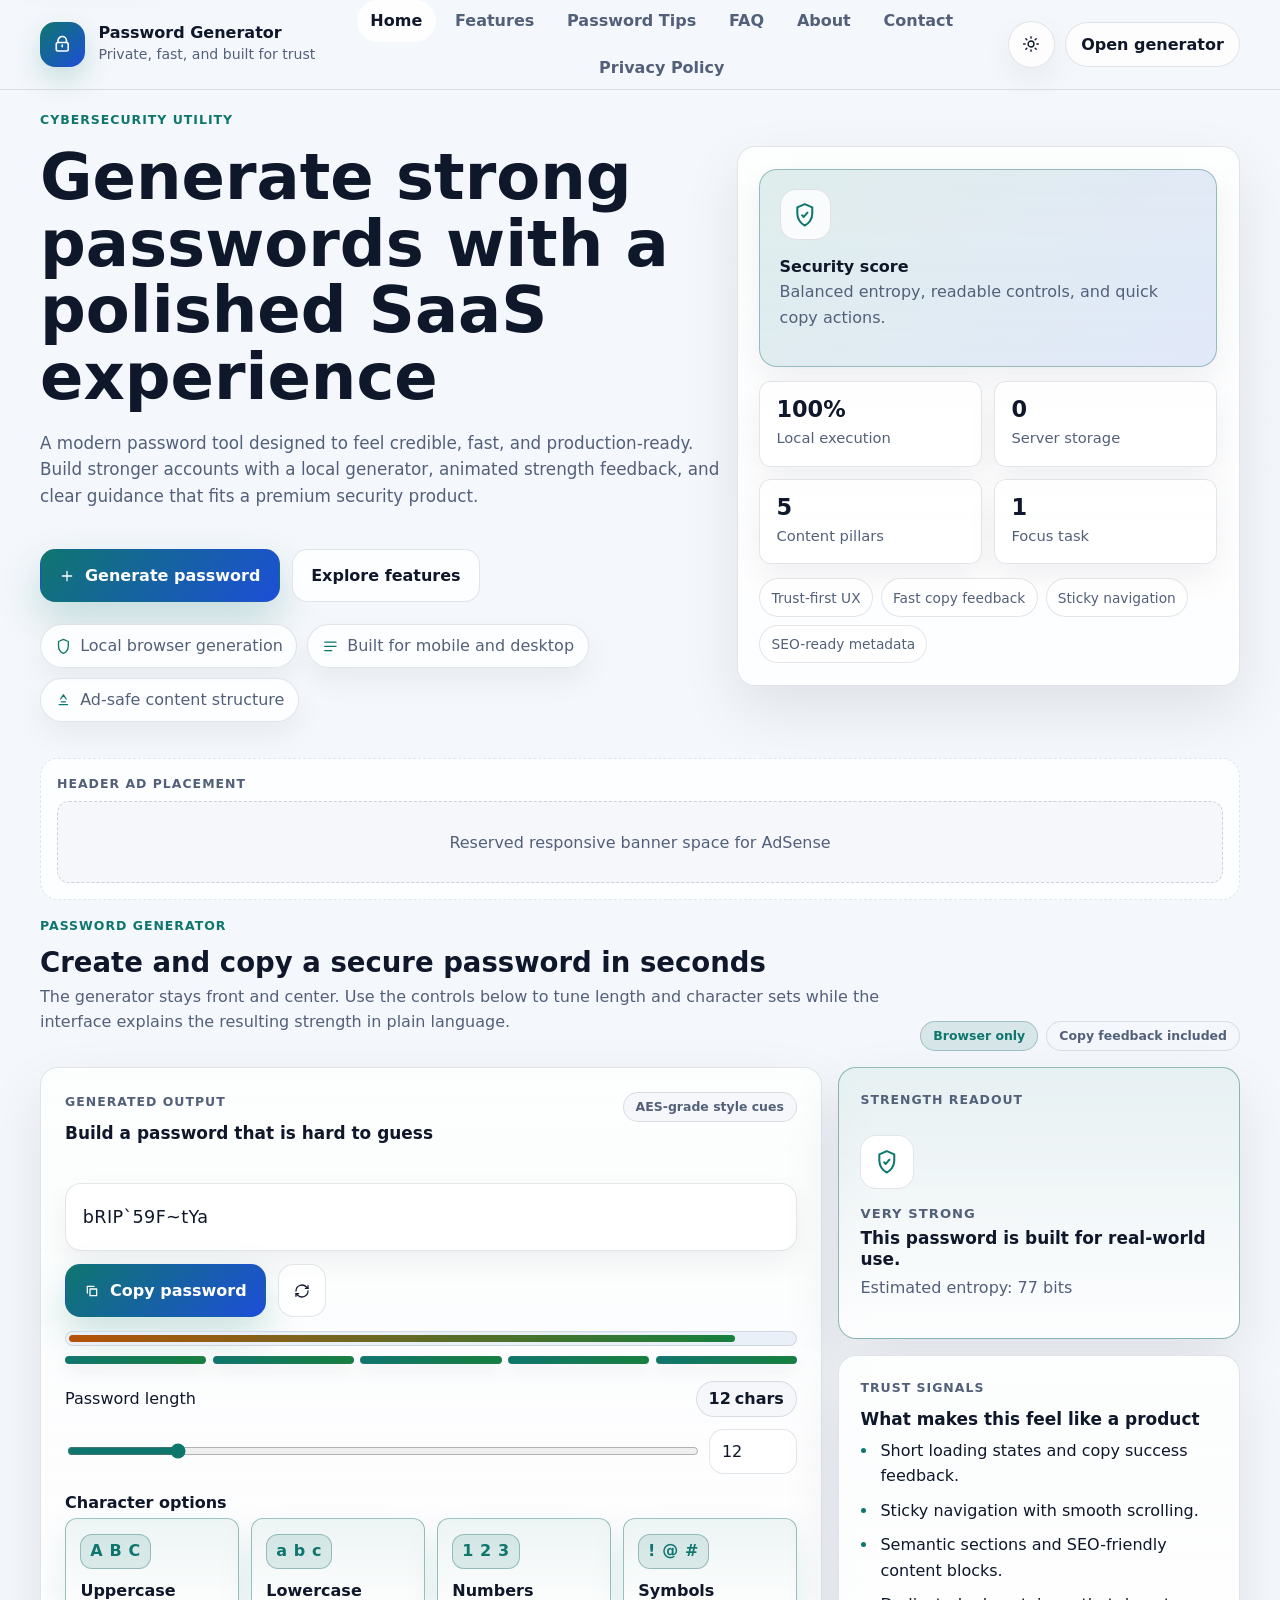
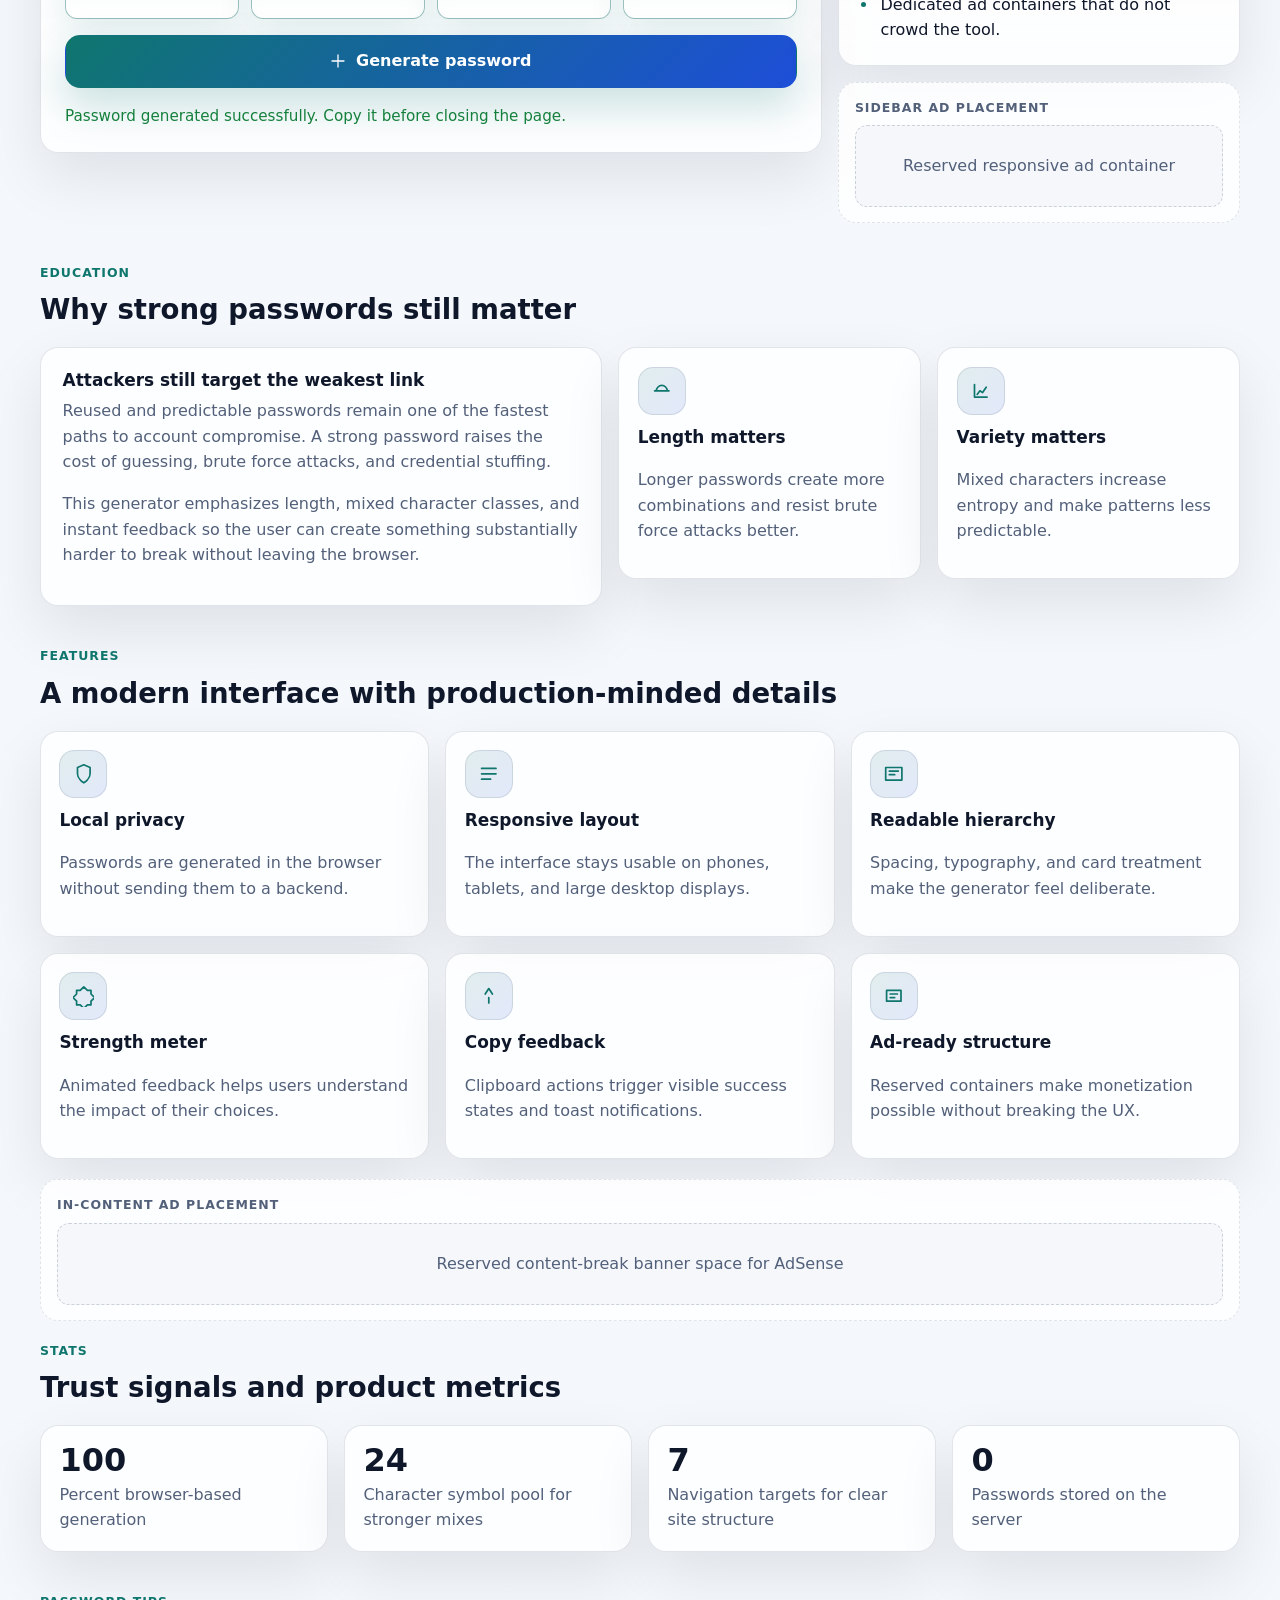
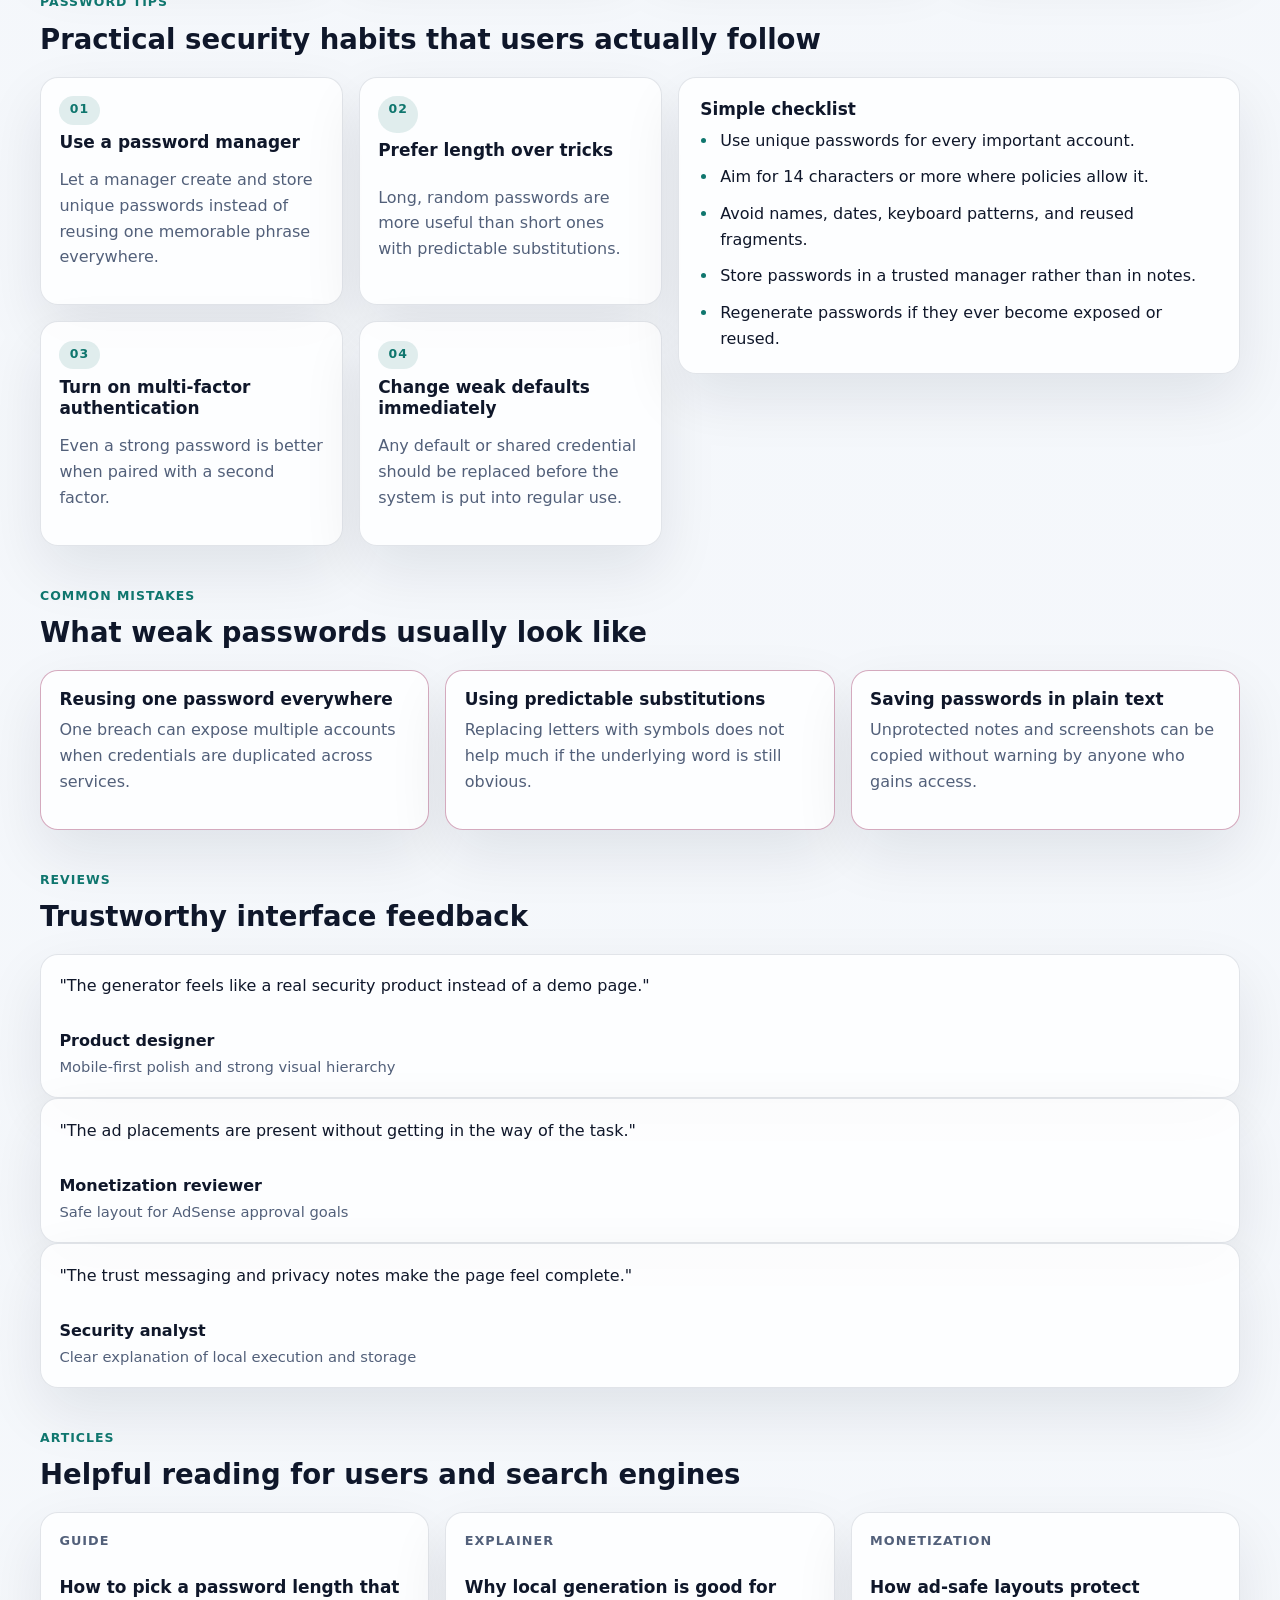
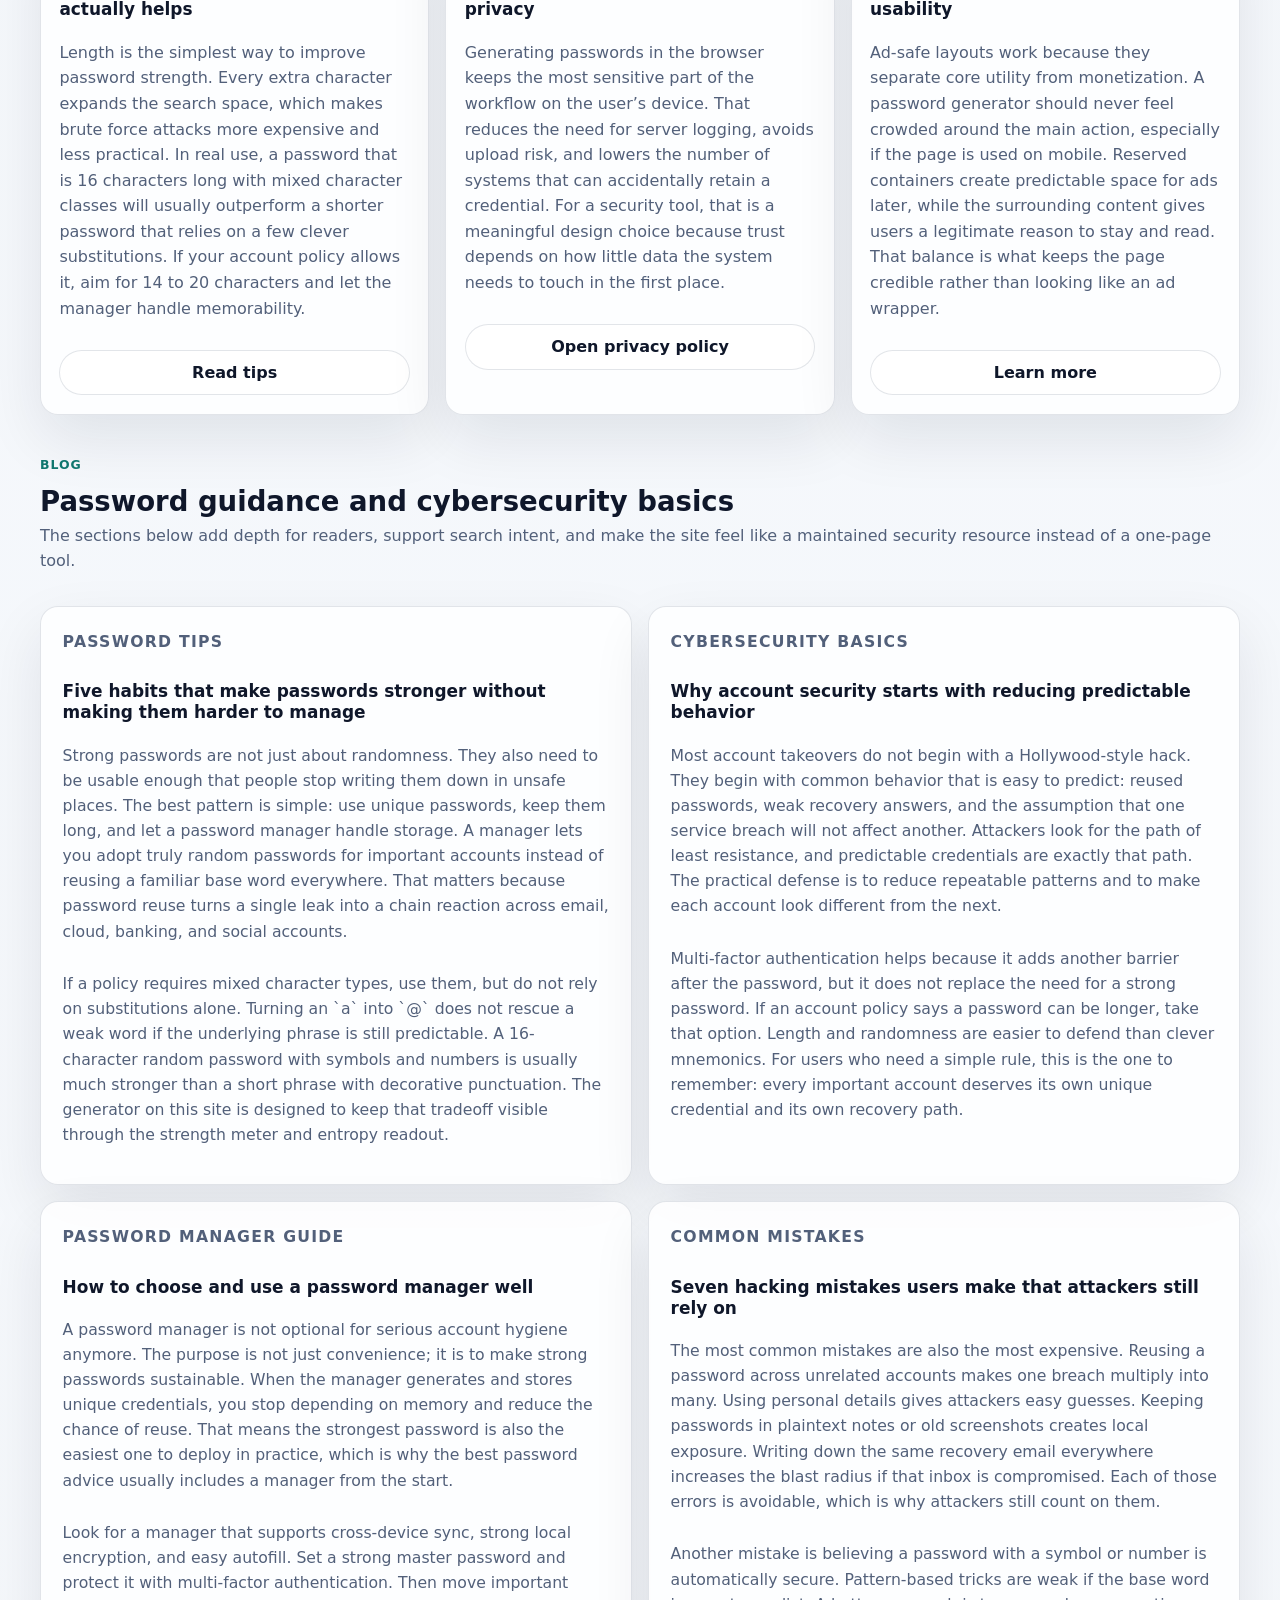
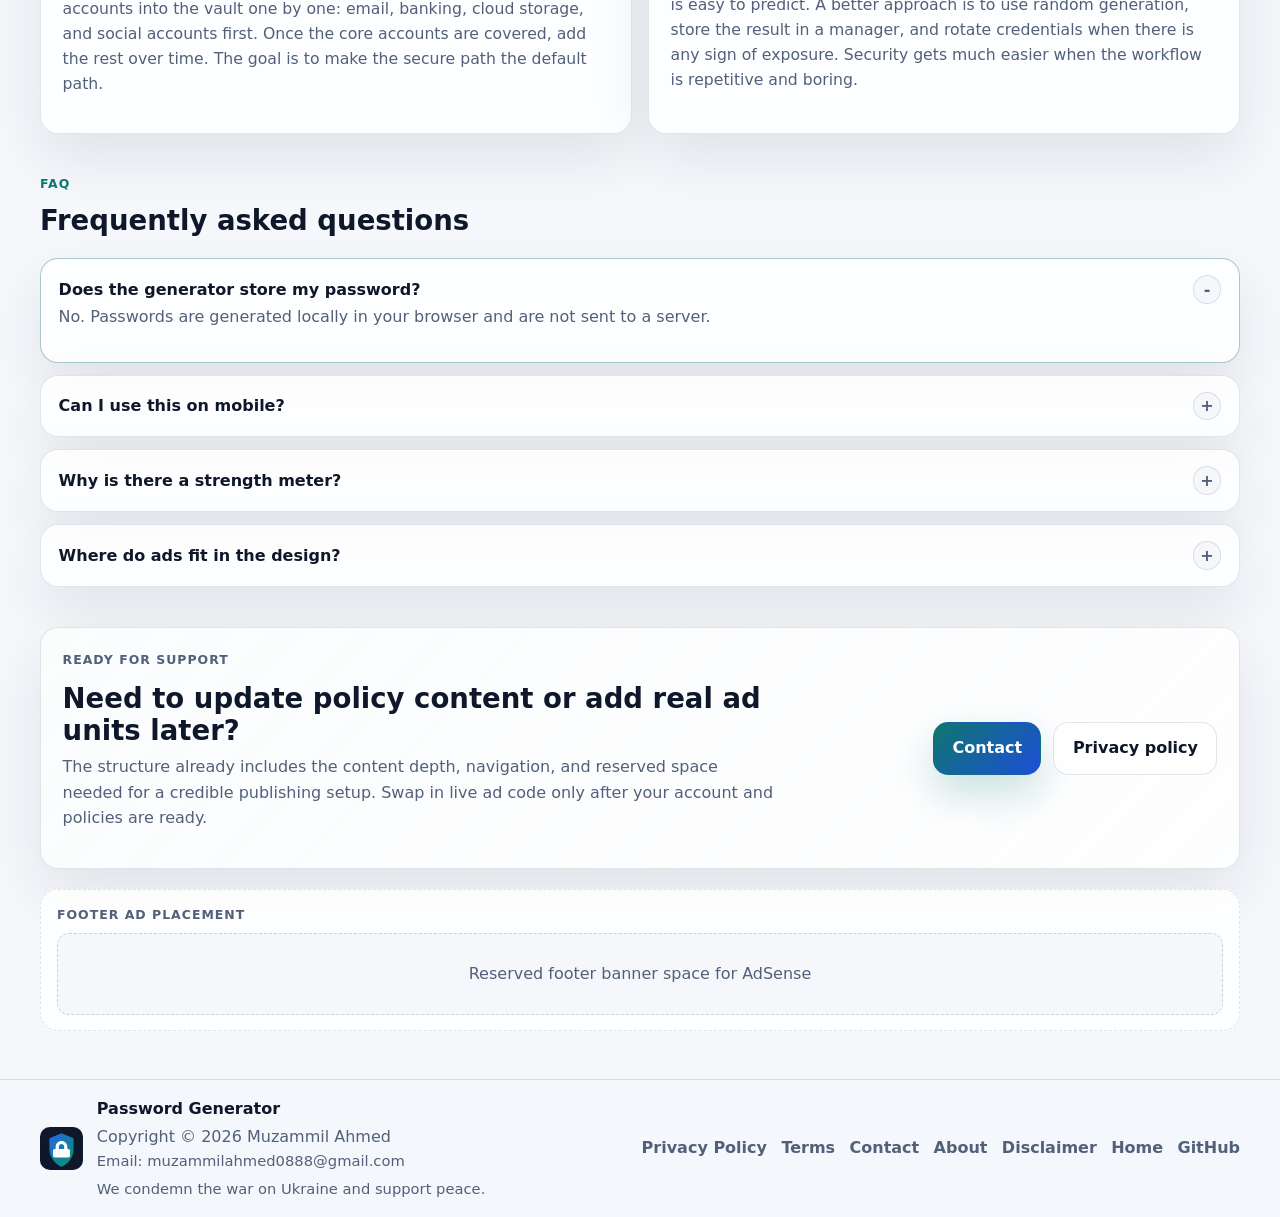
==== commit 70cde91a: "rebuild" ====
--- a/index.html
+++ b/index.html
@@ -8,6 +8,7 @@
   <meta name="keywords" content="password generator, secure password generator, random password generator, cybersecurity tool, password strength meter, strong password tips, online password tool" />
   <meta name="robots" content="index,follow,max-image-preview:large" />
   <meta name="theme-color" content="#0b1020" />
+  <meta name="google-adsense-account" content="ca-pub-2591170512192170" />
   <link rel="canonical" href="https://muzammil-ansari-17.github.io/Password-Generator/" />
   <meta property="og:type" content="website" />
   <meta property="og:site_name" content="Password Generator" />
@@ -24,6 +25,7 @@
   <link rel="icon" href="favicon.svg" type="image/svg+xml" />
   <link rel="manifest" href="site.webmanifest" />
   <link rel="stylesheet" href="style.css" />
+  <script async src="https://pagead2.googlesyndication.com/pagead/js/adsbygoogle.js?client=ca-pub-2591170512192170" crossorigin="anonymous"></script>
   <script type="application/ld+json">
     {
       "@context": "https://schema.org",
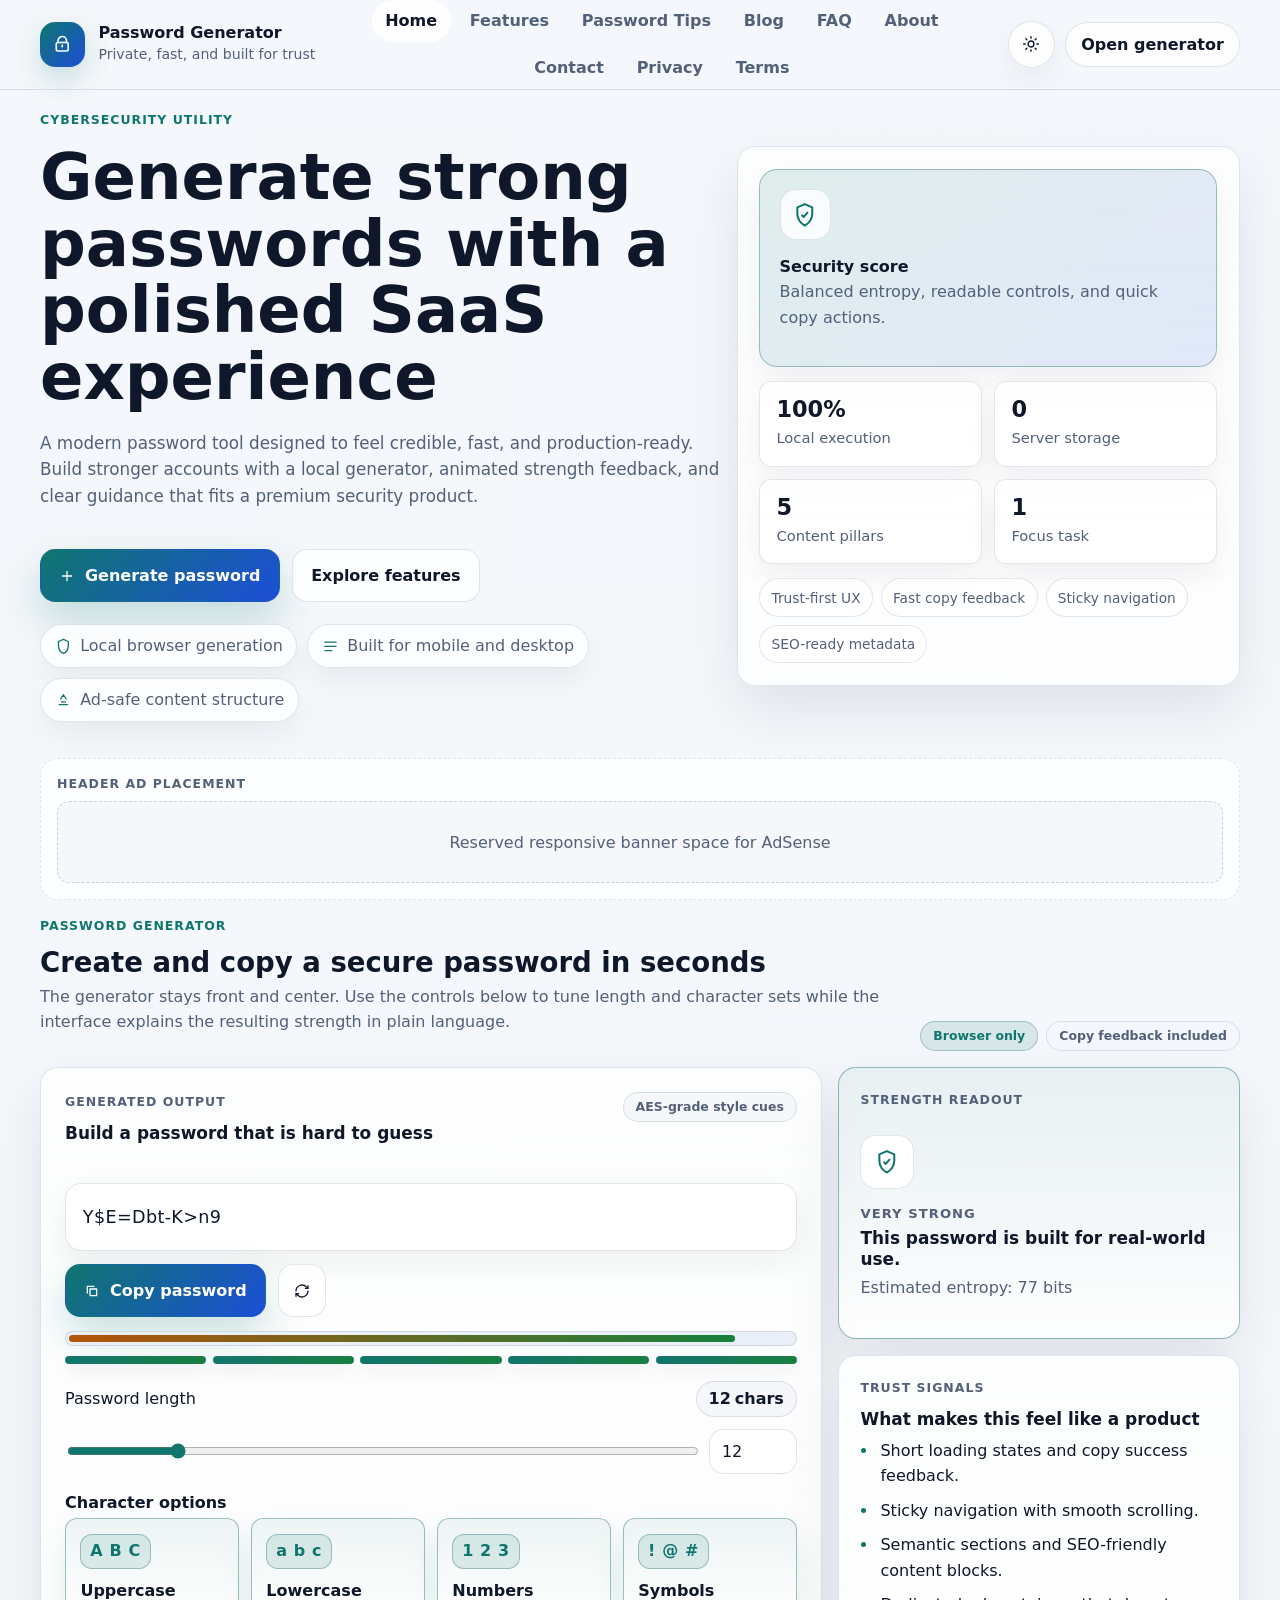
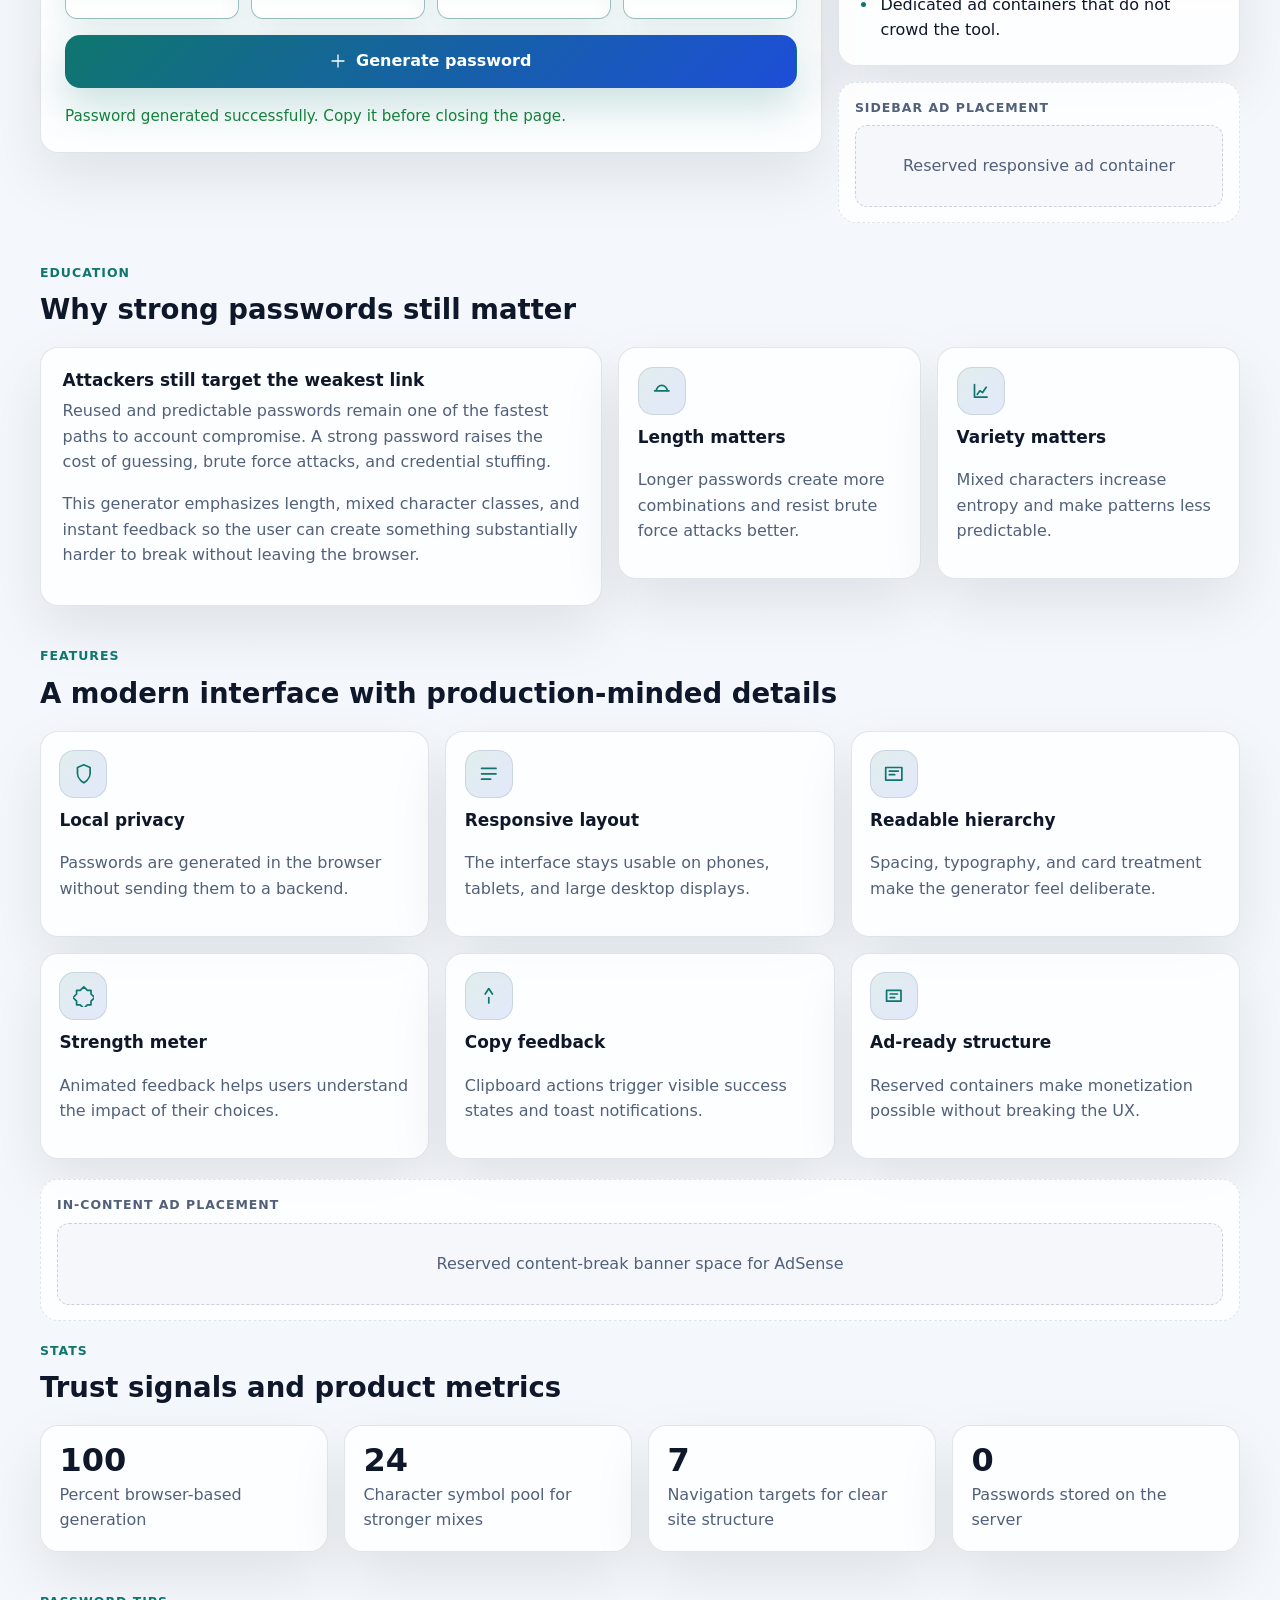
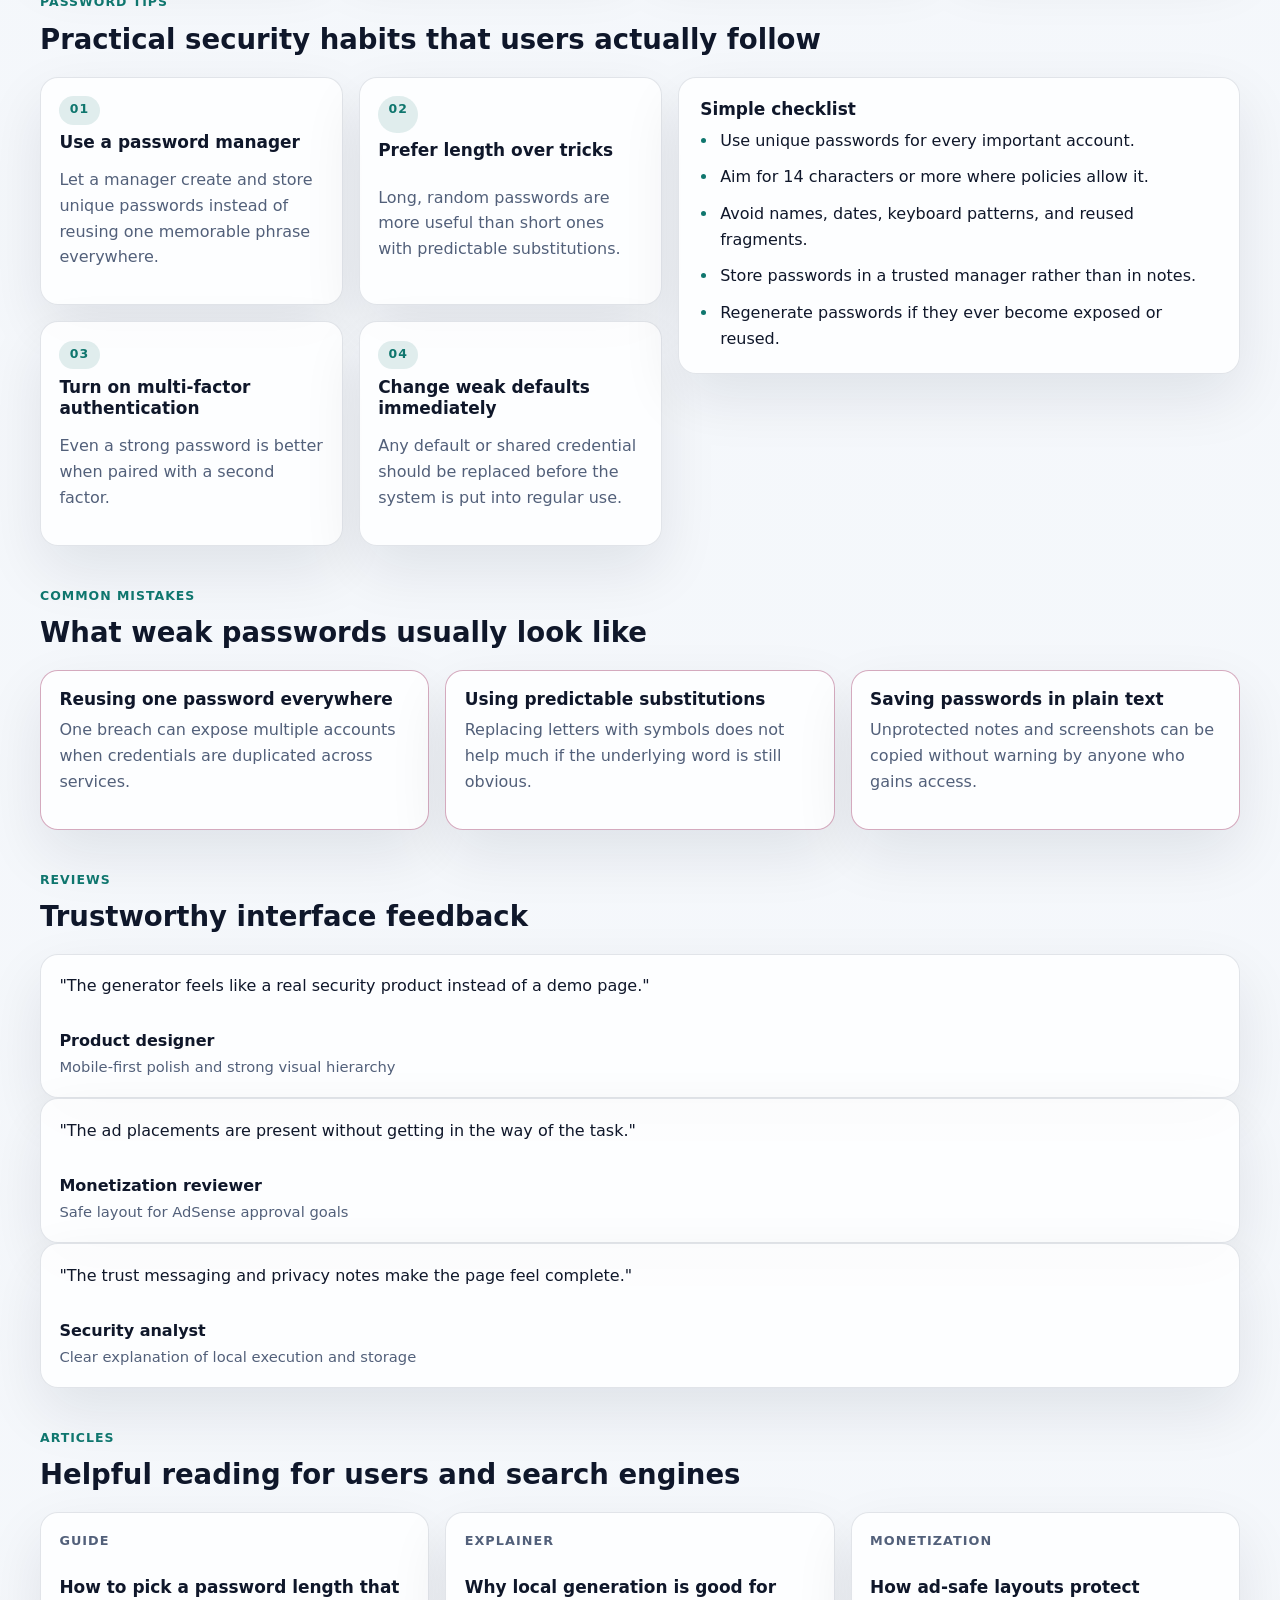
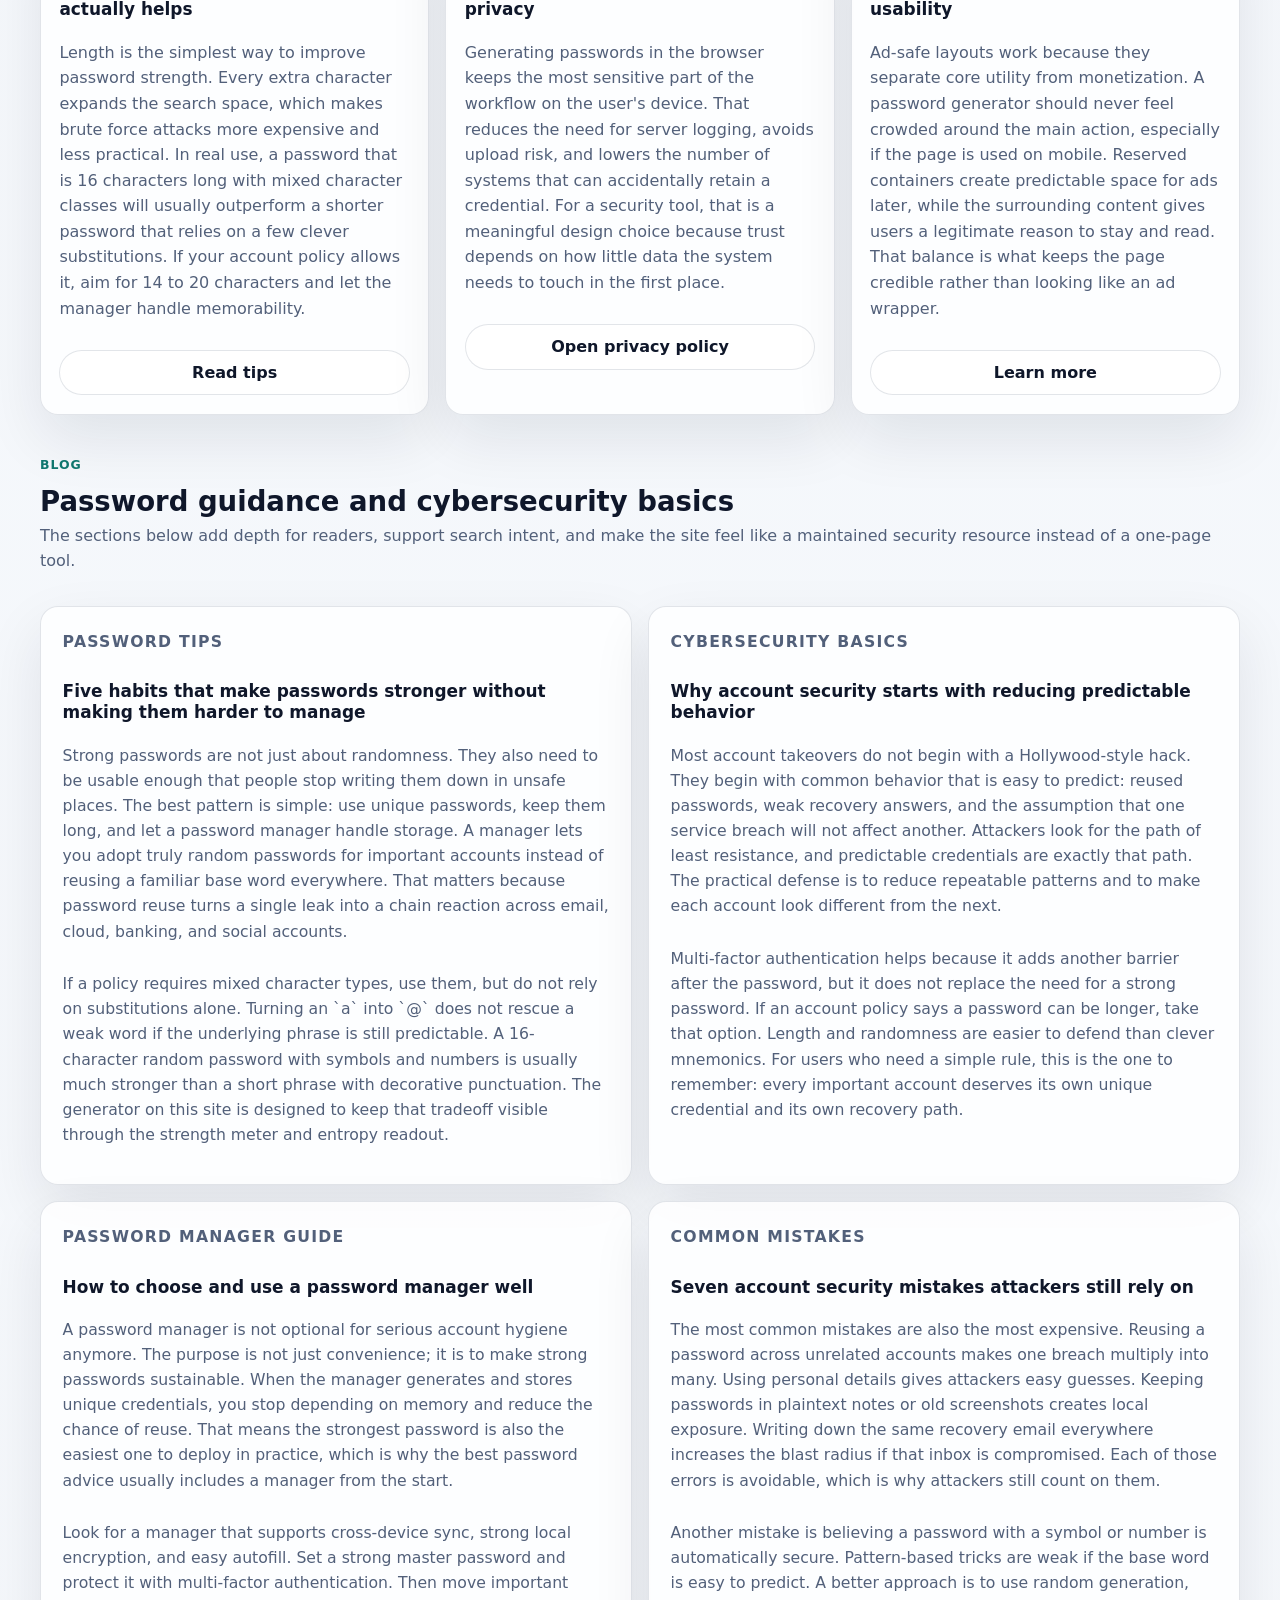
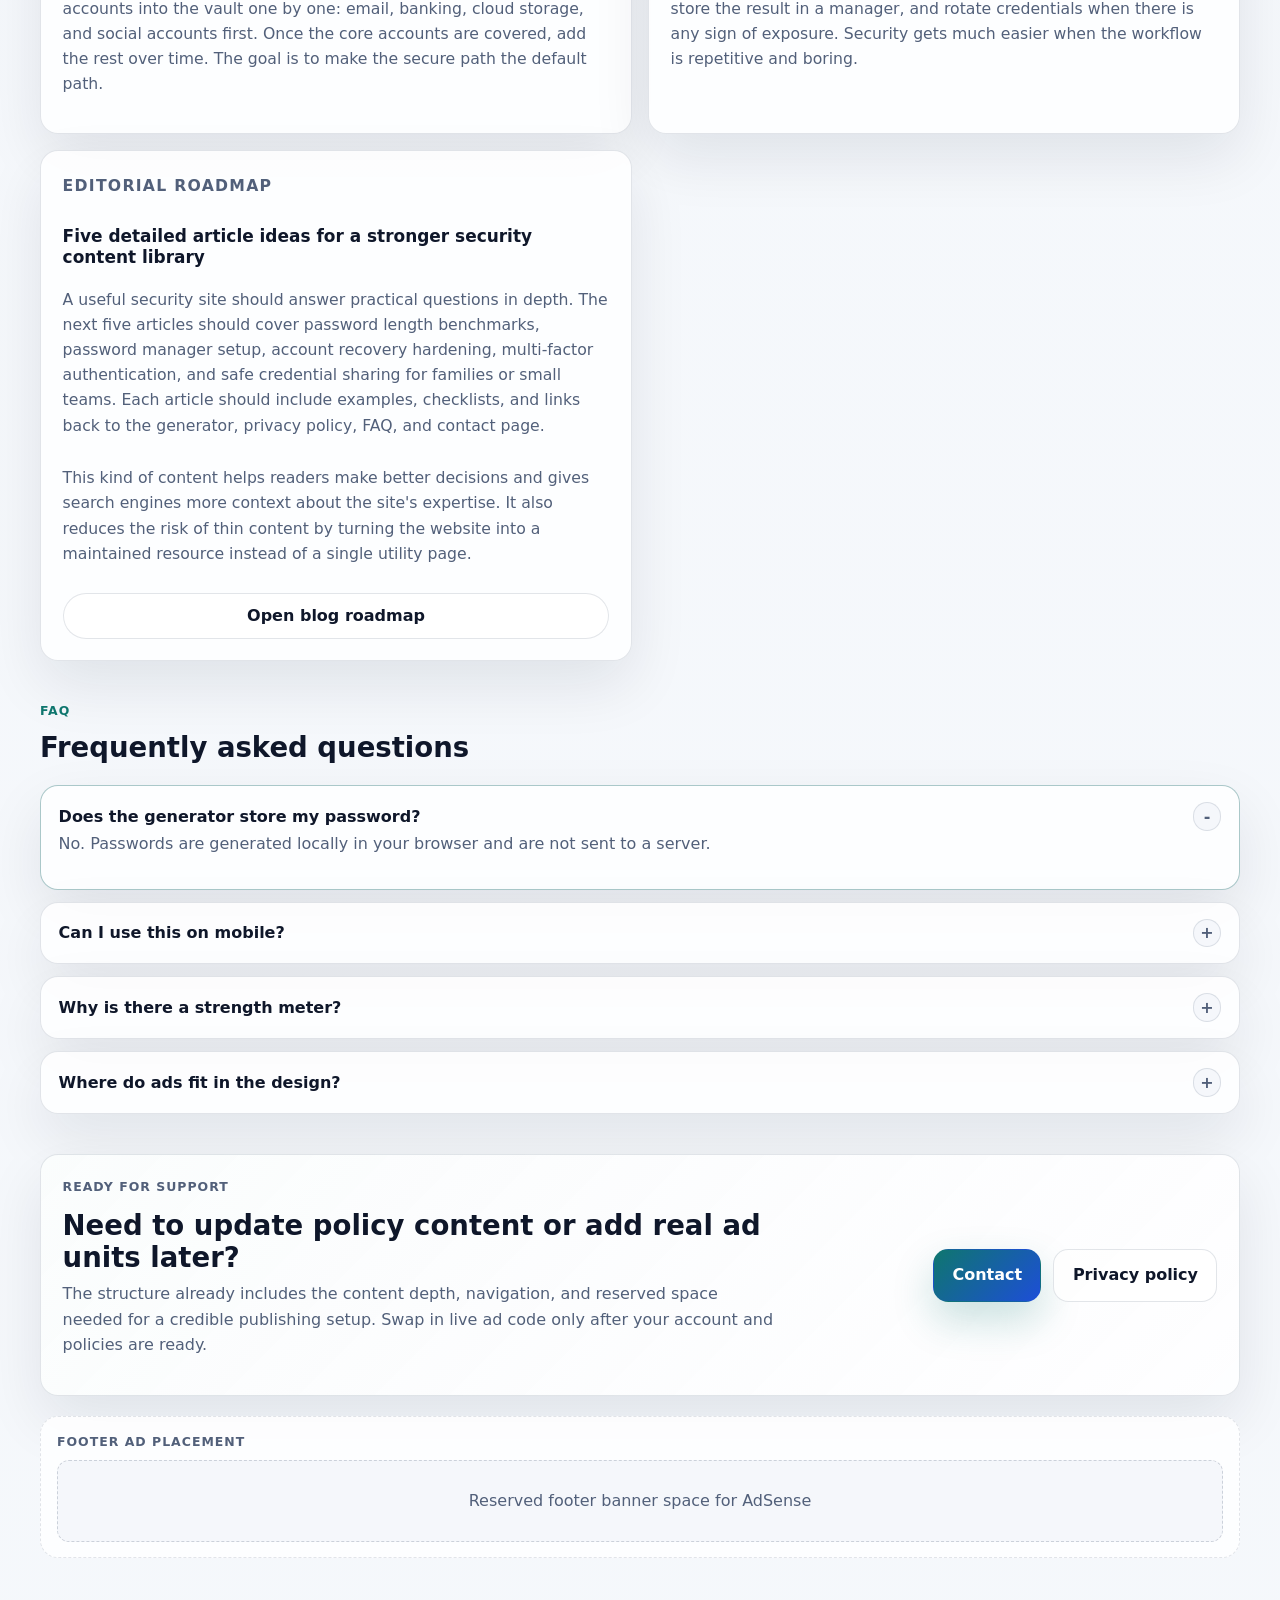
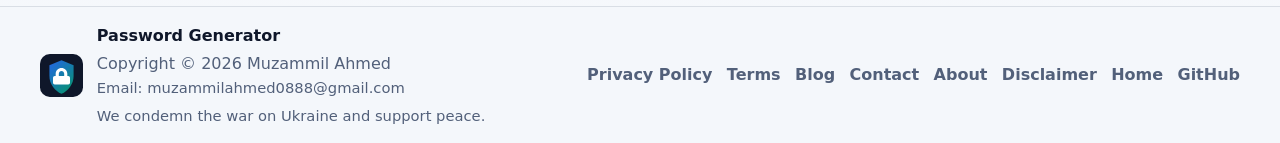
==== commit bc15a887: "SEO optimization" ====
--- a/index.html
+++ b/index.html
@@ -120,10 +120,12 @@
         <a href="index.html" aria-current="page">Home</a>
         <a href="#features">Features</a>
         <a href="#password-tips">Password Tips</a>
+        <a href="blog.html">Blog</a>
         <a href="#faq">FAQ</a>
         <a href="about.html">About</a>
         <a href="contact.html">Contact</a>
-        <a href="privacy.html">Privacy Policy</a>
+        <a href="privacy.html">Privacy</a>
+        <a href="terms.html">Terms</a>
       </nav>
 
       <div class="header-actions">
@@ -616,7 +618,7 @@
           <p class="article-card__meta">Explainer</p>
           <h3>Why local generation is good for privacy</h3>
           <p>
-            Generating passwords in the browser keeps the most sensitive part of the workflow on the user’s device. That reduces
+            Generating passwords in the browser keeps the most sensitive part of the workflow on the user's device. That reduces
             the need for server logging, avoids upload risk, and lowers the number of systems that can accidentally retain a
             credential. For a security tool, that is a meaningful design choice because trust depends on how little data the
             system needs to touch in the first place.
@@ -700,7 +702,7 @@
         </article>
         <article class="blog-card panel">
           <p class="article-card__meta">Common mistakes</p>
-          <h3>Seven hacking mistakes users make that attackers still rely on</h3>
+          <h3>Seven account security mistakes attackers still rely on</h3>
           <p>
             The most common mistakes are also the most expensive. Reusing a password across unrelated accounts makes one breach
             multiply into many. Using personal details gives attackers easy guesses. Keeping passwords in plaintext notes or old
@@ -713,6 +715,22 @@
             manager, and rotate credentials when there is any sign of exposure. Security gets much easier when the workflow is
             repetitive and boring.
           </p>
+        </article>
+        <article class="blog-card panel">
+          <p class="article-card__meta">Editorial roadmap</p>
+          <h3>Five detailed article ideas for a stronger security content library</h3>
+          <p>
+            A useful security site should answer practical questions in depth. The next five articles should cover password
+            length benchmarks, password manager setup, account recovery hardening, multi-factor authentication, and safe
+            credential sharing for families or small teams. Each article should include examples, checklists, and links back to
+            the generator, privacy policy, FAQ, and contact page.
+          </p>
+          <p>
+            This kind of content helps readers make better decisions and gives search engines more context about the site's
+            expertise. It also reduces the risk of thin content by turning the website into a maintained resource instead of a
+            single utility page.
+          </p>
+          <a class="button button--secondary button--compact" href="blog.html">Open blog roadmap</a>
         </article>
       </div>
     </section>
@@ -781,6 +799,7 @@
       <nav class="footer-links" aria-label="Footer links">
         <a href="privacy.html">Privacy Policy</a>
         <a href="terms.html">Terms</a>
+        <a href="blog.html">Blog</a>
         <a href="contact.html">Contact</a>
         <a href="about.html">About</a>
         <a href="privacy.html#disclaimer">Disclaimer</a>
